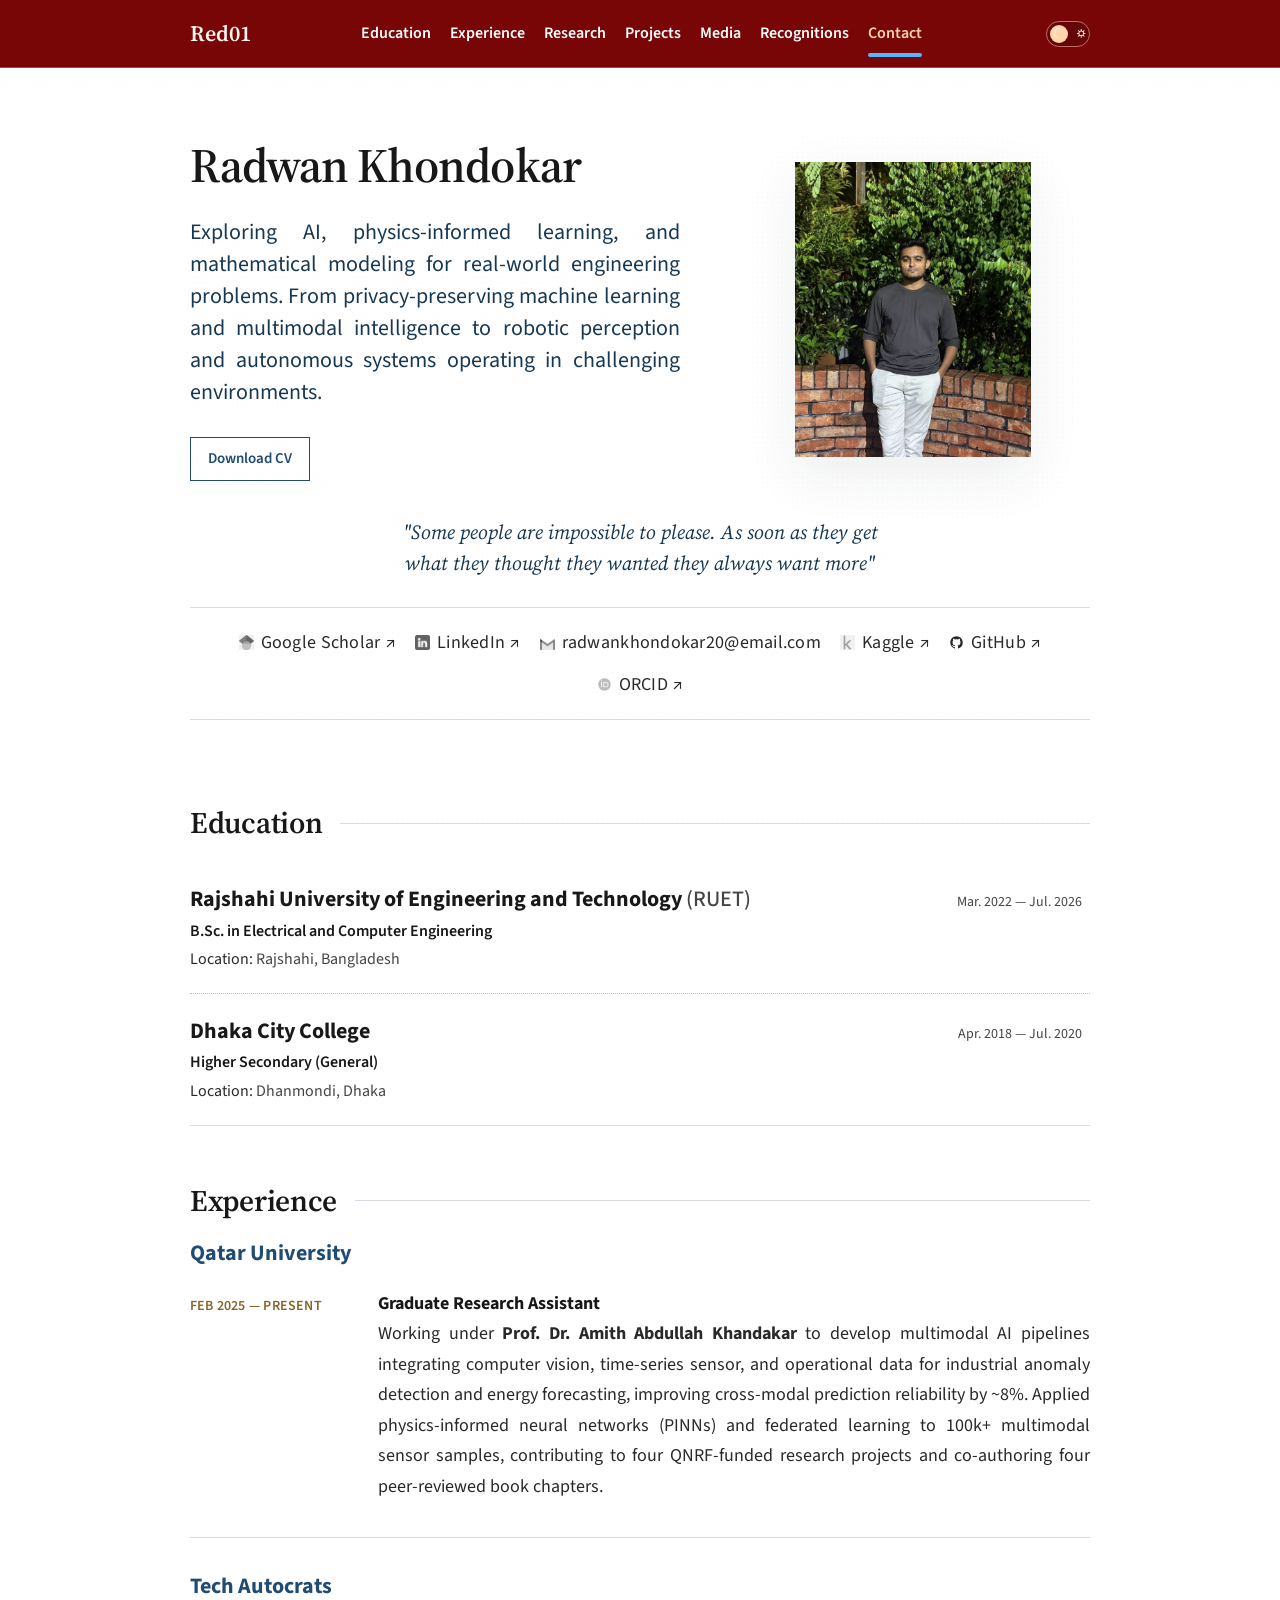
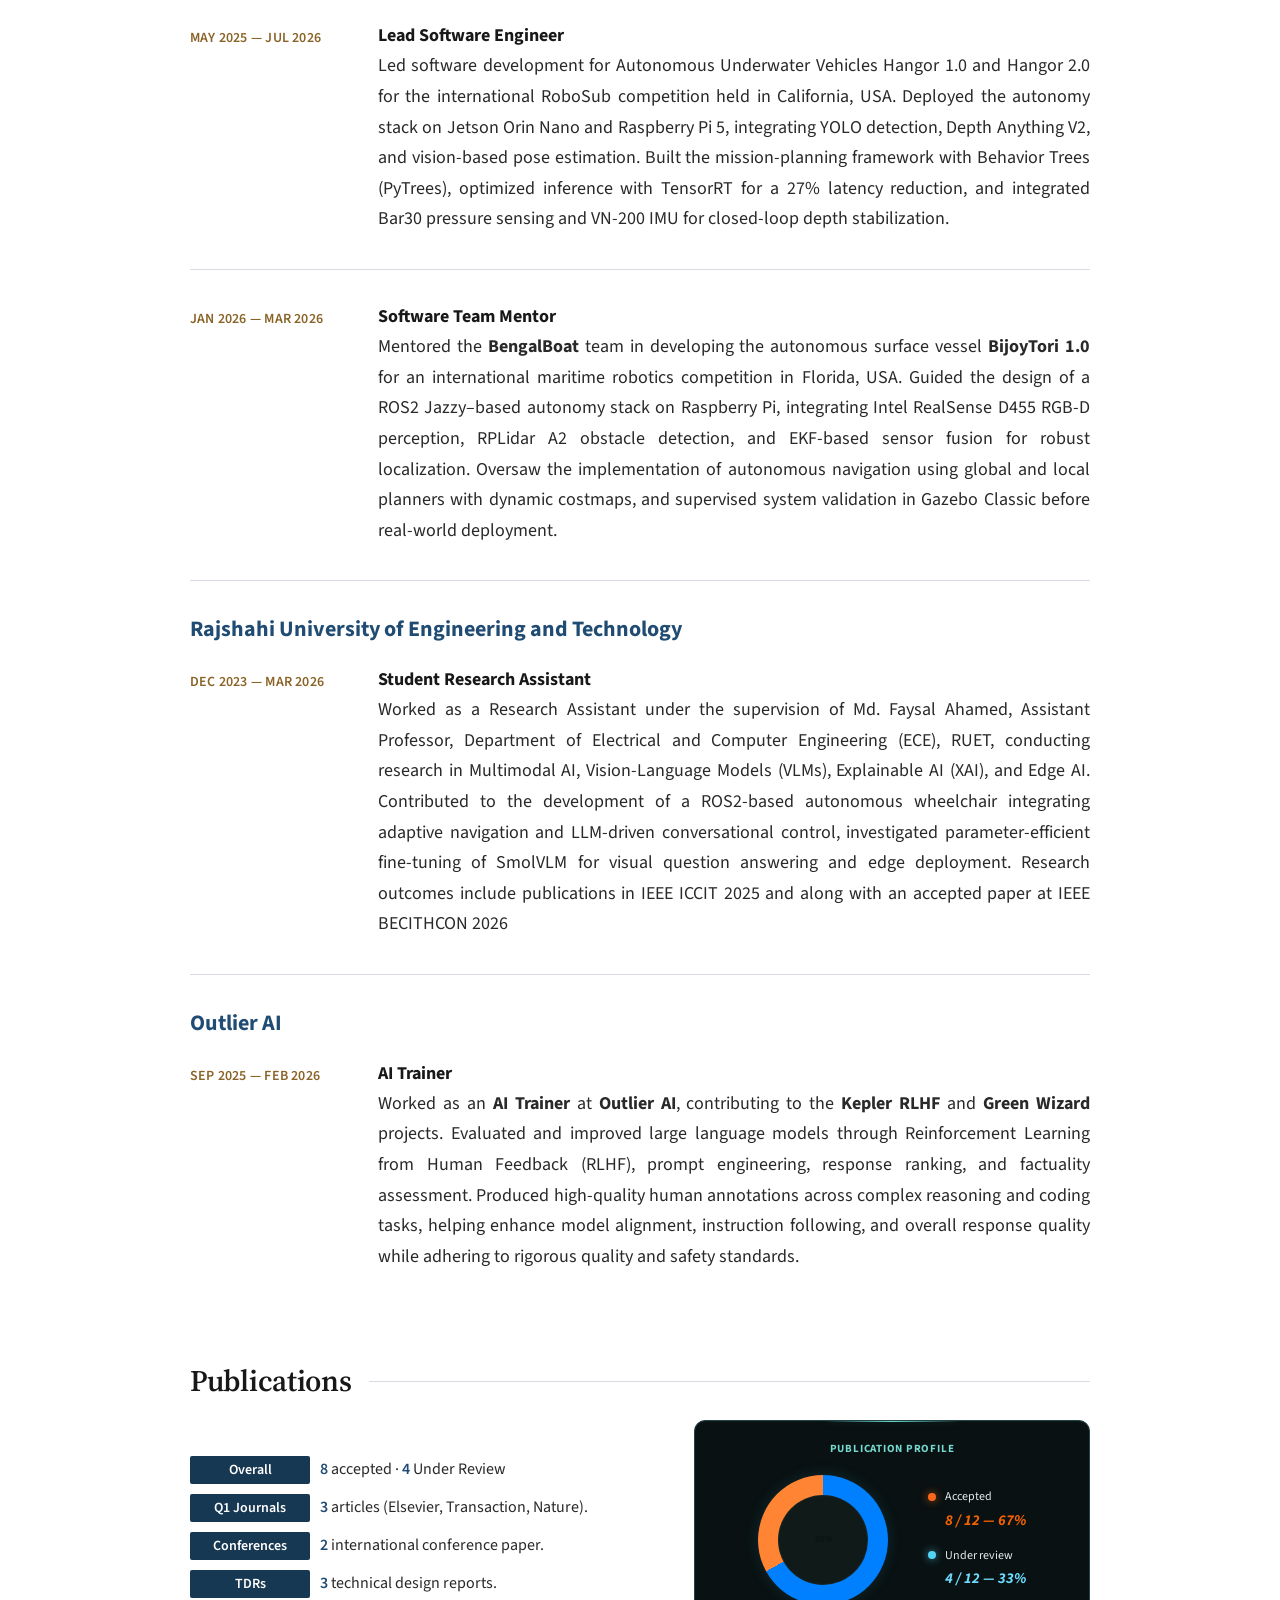
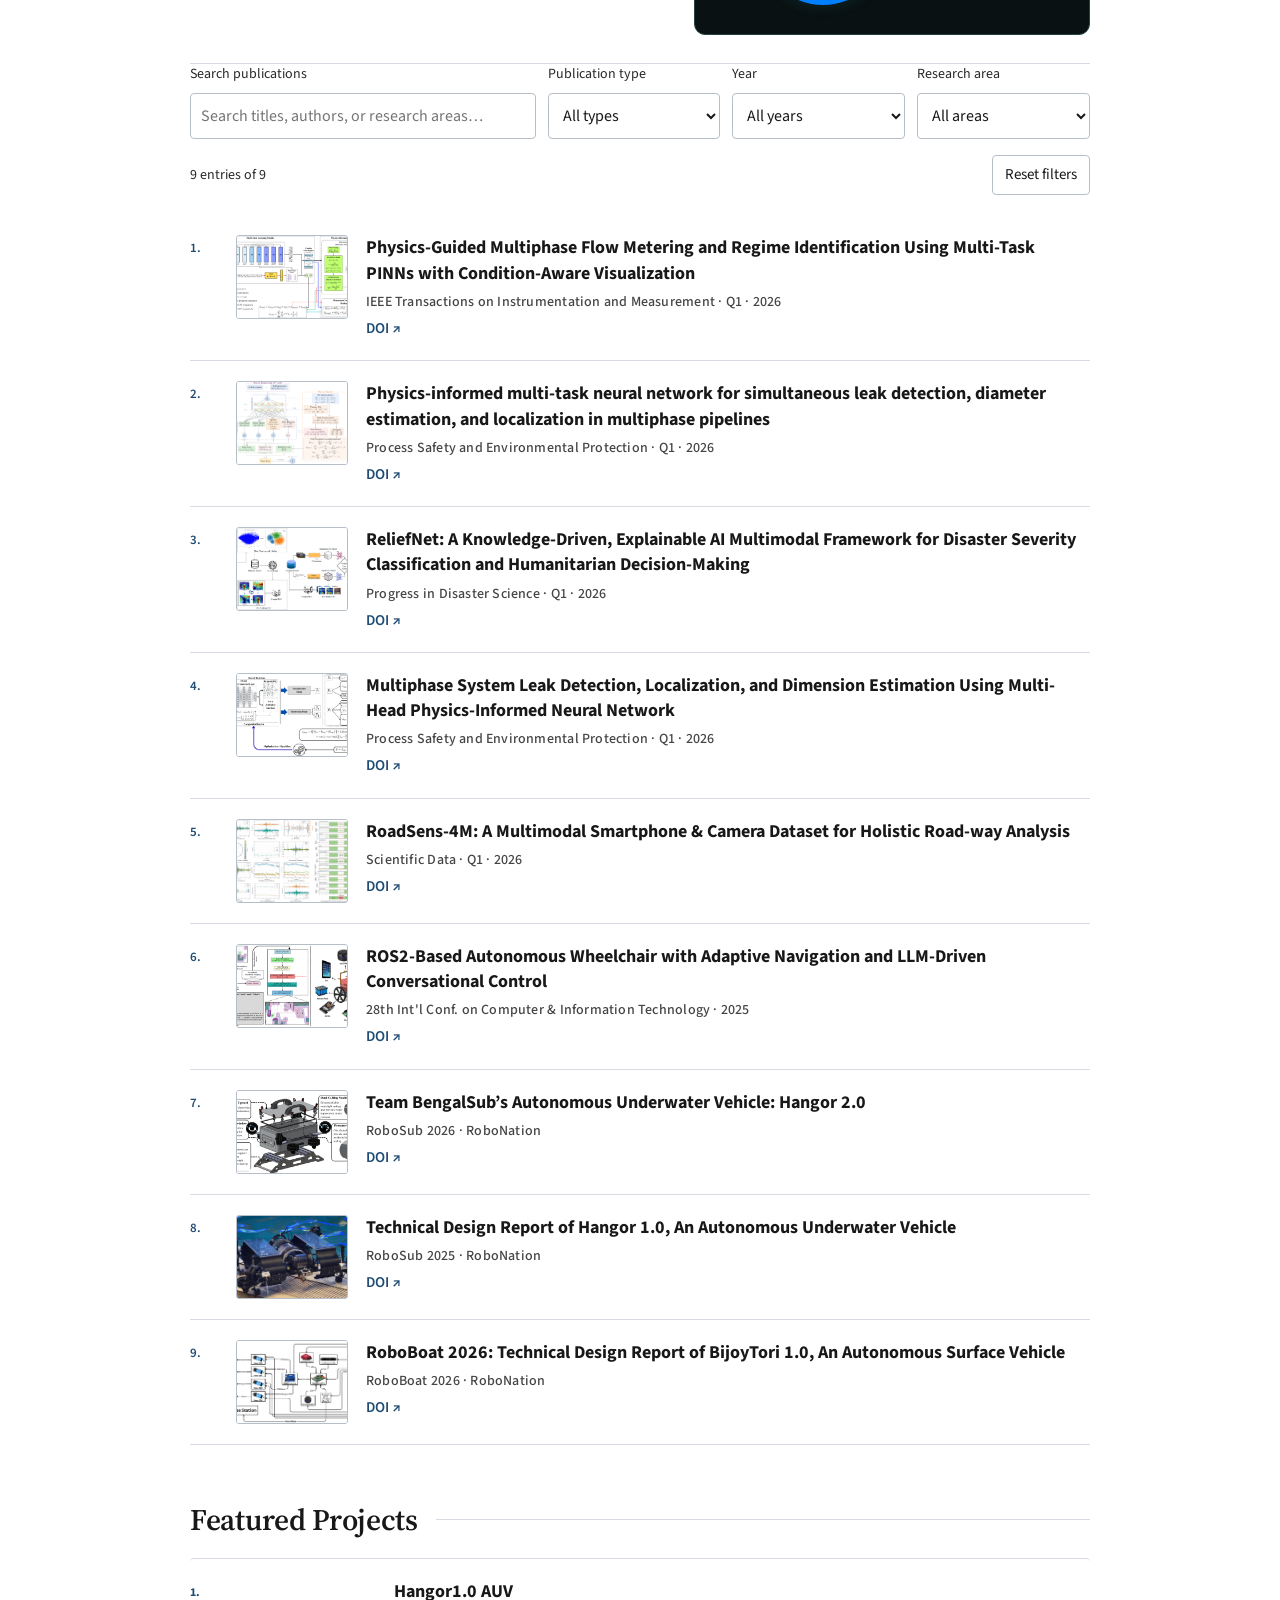
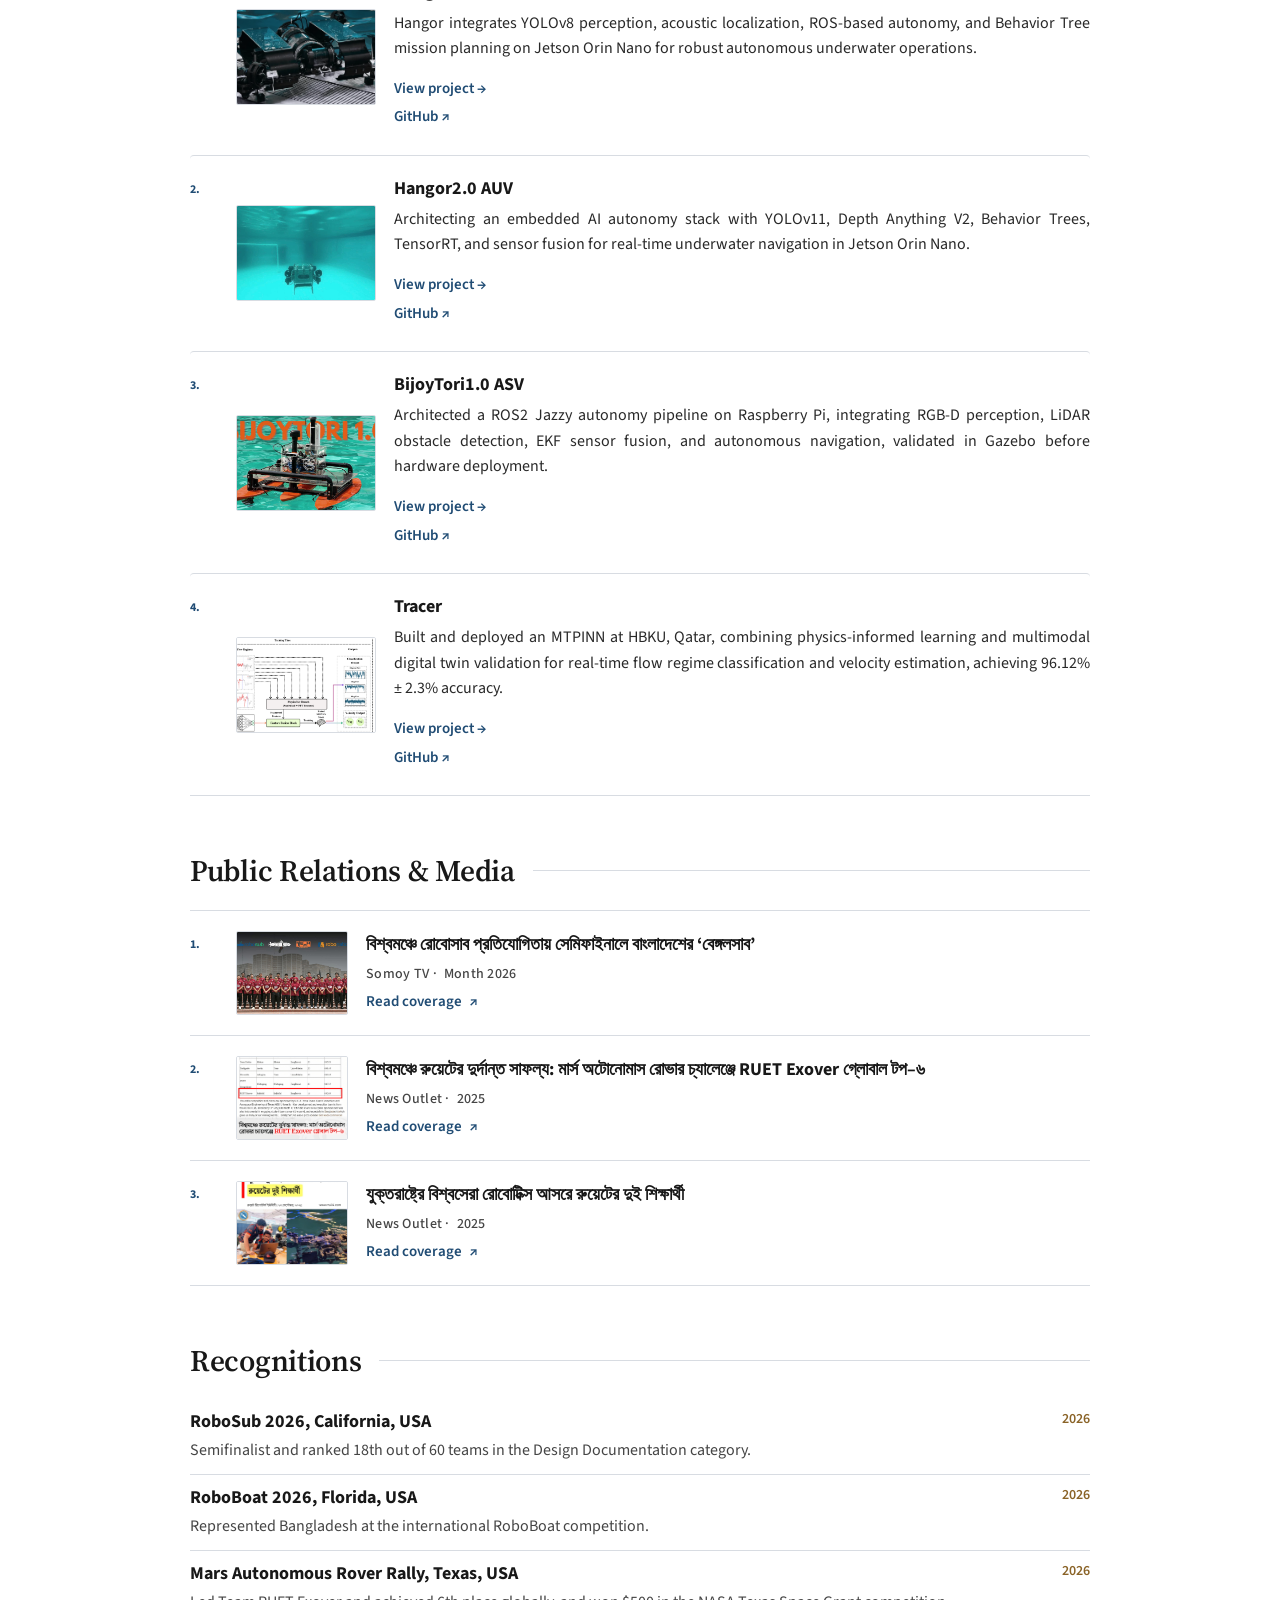
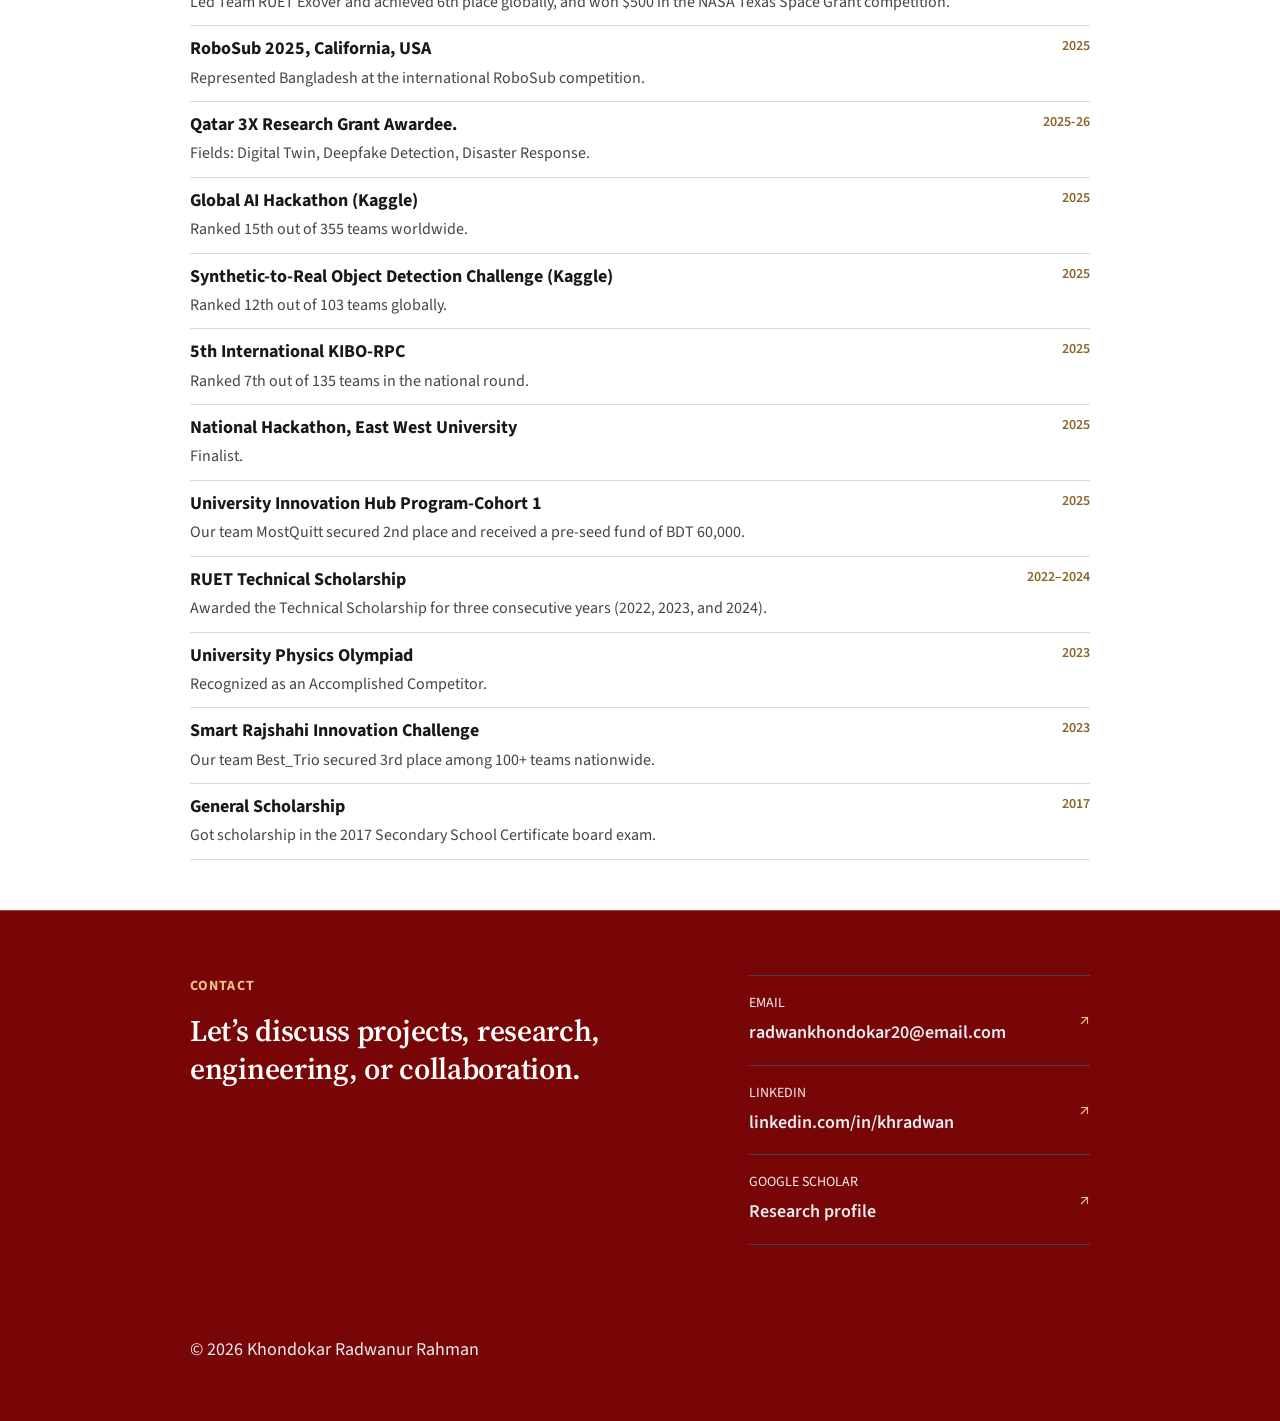
==== index.html @ 358fd406 "add qoute update" ====
<!DOCTYPE html>
<html lang="en">
<head>
<meta charset="UTF-8">
<meta name="viewport" content="width=device-width, initial-scale=1.0">
<title>Khondokar Radwanur Rahman | Researcher &amp; Engineer</title>
<meta name="description" content="Academic portfolio of Khondokar Radwanur Rahman — researcher in multimodal AI, physics-informed learning, and autonomous systems. ">

<script>
  (() => {
    const saved = localStorage.getItem('portfolio-theme');
    const preferred = window.matchMedia('(prefers-color-scheme: dark)').matches ? 'dark' : 'light';
    document.documentElement.dataset.theme = saved || preferred;
  })();
</script>

<link rel="stylesheet" href="css/styles.css">
<link rel="preconnect" href="https://fonts.googleapis.com">
<link rel="preconnect" href="https://fonts.gstatic.com" crossorigin>
<link href="https://fonts.googleapis.com/css2?family=Source+Sans+3:ital,wght@0,400;0,500;0,600;0,700;1,400;1,600&amp;family=Source+Serif+4:wght@400;600;700&amp;display=swap" rel="stylesheet">
</head>
<body>

<!-- ============ AMBIENT BACKGROUND ============ -->
<div class="depth-lines" aria-hidden="true"></div>

<!-- ============ NAV ============ -->
<header class="siterail">
  <div class="siterail__id">
    <a class="siterail__brand" href="#top" aria-label="Back to introduction">
      <span class="siterail__brandtext">Red01</span>
    </a>
  </div>
  <nav class="siterail__nav" aria-label="Section navigation">
    <a href="#education" data-navlink data-index="01" data-label="Education">Education</a>
    <a href="#experience" data-navlink data-index="02" data-label="Experience">Experience</a>
    <a href="#research" data-navlink data-index="03" data-label="Research">Research</a>
    <a href="#projects" data-navlink data-index="06" data-label="Projects">Projects</a>
    <a href="#media" data-navlink data-index="05" data-label="Media Outreach">Media</a>
    <a href="#recognitions" data-navlink data-index="08" data-label="Recognitions">Recognitions</a>
    <a href="#contact" data-navlink data-index="09" data-label="Contact">Contact</a>
  </nav>
  <button class="theme-toggle" id="themeToggle" type="button" aria-label="Switch to dark mode" aria-pressed="false">
    <span class="theme-toggle__sun" aria-hidden="true">☼</span>
    <span class="theme-toggle__moon" aria-hidden="true">☾</span>
  </button>
  <button class="siterail__toggle" id="navToggle" aria-label="Toggle navigation" aria-expanded="false">
    <span></span><span></span><span></span>
  </button>
</header>

<main>

  <!-- ============ HERO / LOG HEAD ============ -->
  <section class="hero" id="top">
    <div class="hero__intro">
      <div class="hero__copy">
        <h1 class="hero__name">Radwan Khondokar</h1>
        <div align="justify"> <p class="hero__role">Exploring AI, physics-informed learning, and mathematical modeling for real-world engineering problems. From privacy-preserving machine learning and multimodal intelligence to robotic perception and autonomous systems operating in challenging environments.</p></div>
        <div class="hero__actions">
          <a class="button button--secondary" href="assets/files/Radwan_CV.pdf" download>Download CV</a>
        </div>
      </div>
      <figure class="hero__portrait-wrap">
        <img class="hero__portrait" src="assets/images/profile/Radwan.jpeg" alt="Portrait of Khondokar Radwanur Rahman">
      </figure>
    </div>

    <blockquote class="hero__quote">
      <p>"Some people are impossible to please. As soon as they get what they thought they wanted they always want more"</p>
    </blockquote>

    <div class="hero__meta mono">
      <a href="https://scholar.google.com/citations?user=89kgko4AAAAJ&amp;hl=en" data-placeholder="google-scholar">
        <span class="hero__link-icon" aria-hidden="true">
          <img src="assets/icons/scholar.png" alt="Google Scholar icon">
        </span>
        Google Scholar ↗
      </a>
      <a href="https://www.linkedin.com/in/khradwan" data-placeholder="linkedin">
        <span class="hero__link-icon" aria-hidden="true">
          <img src="assets/icons/linkedin.png" alt="LinkedIn icon">
        </span>
        LinkedIn ↗
      </a>
      <a href="mailto:radwankhondokar20@email.com">
        <span class="hero__link-icon" aria-hidden="true">
          <img src="assets/icons/gmail.png" alt="Email icon">
        </span>
        radwankhondokar20@email.com
      </a>
      <a href="https://www.kaggle.com/radwankhondokar" data-placeholder="Kaggle">
        <span class="hero__link-icon" aria-hidden="true">
          <img src="assets/icons/kaggle.png" alt="Kaggle icon">
        </span>
        Kaggle ↗
      </a>
      <a href="https://github.com/rakukanteki" data-placeholder="GitHub">
        <span class="hero__link-icon" aria-hidden="true">
          <svg viewBox="0 0 24 24" xmlns="http://www.w3.org/2000/svg"><path d="M12 2C6.48 2 2 6.48 2 12c0 4.42 2.87 8.17 6.84 9.49.5.09.68-.22.68-.48 0-.24-.01-.87-.01-1.71-2.78.61-3.37-1.34-3.37-1.34-.45-1.16-1.11-1.47-1.11-1.47-.91-.62.07-.61.07-.61 1.01.07 1.54 1.04 1.54 1.04.9 1.54 2.36 1.1 2.93.84.09-.66.35-1.1.64-1.35-2.22-.25-4.56-1.11-4.56-4.95 0-1.09.39-1.98 1.03-2.67-.1-.26-.45-1.28.1-2.66 0 0 .84-.27 2.75 1.02A9.57 9.57 0 0 1 12 6.8c.85.004 1.71.11 2.51.32 1.9-1.29 2.74-1.02 2.74-1.02.55 1.38.2 2.4.1 2.66.64.69 1.03 1.58 1.03 2.67 0 3.85-2.34 4.7-4.57 4.95.36.31.68.92.68 1.85 0 1.33-.01 2.4-.01 2.72 0 .26.18.58.69.48A10.01 10.01 0 0 0 22 12c0-5.52-4.48-10-10-10Z"/></svg>
        </span>
        GitHub ↗
      </a>
      <a href="https://orcid.org/0009-0006-5939-2450" data-placeholder="ORCiD" target="_blank" rel="noopener noreferrer">
        <span class="hero__link-icon" aria-hidden="true">
          <svg viewBox="0 0 24 24" xmlns="http://www.w3.org/2000/svg">
          <circle cx="12" cy="12" r="10" fill="#A6CE39"/>
          <path
            fill="#FFFFFF"
            d="M8.1 16.5H6.7V8.1h1.4v8.4ZM7.4 7.2a.9.9 0 1 1 0-1.8.9.9 0 0 1 0 1.8Zm2.8.9h3.7c3.1 0 4.5 2.2 4.5 4.2 0 2.2-1.7 4.2-4.5 4.2h-3.7V8.1Zm1.4 7.2h2.2c2.7 0 3.2-2.1 3.2-3 0-1.4-.9-3-3.3-3h-2.1v6Z"
          />
        </svg>
        </span>
        ORCID ↗
      </a>
    </div>
  </section>

  <!-- ============ EDUCATION ============ -->
  <section class="panel" id="education">
    <header class="panel__head">
      <h2 class="panel__title">Education</h2>
      <span class="panel__rule" aria-hidden="true"></span>
    </header>

    <div class="education-list">
      <article class="education-item">
        <div class="education-item__top">
          <h3>Rajshahi University of Engineering and Technology <span>(RUET)</span></h3>
          <time datetime="2022-03/2026-07">Mar. 2022 — Jul. 2026</time>
        </div>
        <p class="education-item__degree">B.Sc. in Electrical and Computer Engineering</p>
        <p class="education-item__detail"><span>Location:</span> Rajshahi, Bangladesh</p>
      </article>

      <article class="education-item">
        <div class="education-item__top">
          <h3>Dhaka City College</h3>
          <time datetime="2018-04/2020-07">Apr. 2018 — Jul. 2020</time>
        </div>
        <p class="education-item__degree">Higher Secondary (General)</p>
        <p class="education-item__detail"><span>Location:</span> Dhanmondi, Dhaka</p>
      </article>
    </div>
  </section>

  <!-- ============ EXPERIENCE ============ -->
  <section class="panel" id="experience">
    <header class="panel__head">
      <h2 class="panel__title">Experience</h2>
      <span class="panel__rule" aria-hidden="true"></span>
    </header>

    <ol class="explog">
      <li class="explog__entry">
        <h3 class="explog__institution-title" id="qatar-university-title">Qatar University</h3>
        <div class="explog__time mono">FEB 2025 — PRESENT</div>
        <div class="explog__body">
          <h4>Graduate Research Assistant</h4>
            <div align="justify"> <p>Working under <strong>Prof. Dr. Amith Abdullah Khandakar</strong> to develop multimodal AI pipelines integrating computer vision, time-series sensor, and operational data for industrial anomaly detection and energy forecasting, improving cross-modal prediction reliability by ~8%. Applied physics-informed neural networks (PINNs) and federated learning to 100k+ multimodal sensor samples, contributing to four QNRF-funded research projects and co-authoring four peer-reviewed book chapters.</p> </div>
        </div>
      </li>
      <li class="explog__entry explog__institution">
        <h3 class="explog__institution-title" id="tech-autocrats-title">Tech Autocrats</h3>
        <ol class="explog" aria-labelledby="tech-autocrats-title">
          <li class="explog__entry">
            <div class="explog__time mono">MAY 2025 — JUL 2026</div>
            <div class="explog__body">
              <h4>Lead Software Engineer</h4>
              <div align="justify"><p>Led software development for Autonomous Underwater Vehicles Hangor 1.0 and Hangor 2.0 for the international RoboSub competition held in California, USA. Deployed the autonomy stack on Jetson Orin Nano and Raspberry Pi 5, integrating YOLO detection, Depth Anything V2, and vision-based pose estimation. Built the mission-planning framework with Behavior Trees (PyTrees), optimized inference with TensorRT for a 27% latency reduction, and integrated Bar30 pressure sensing and VN-200 IMU for closed-loop depth stabilization.</p>
            </div>
            </div>
          </li>
          <li class="explog__entry">
            <div class="explog__time mono">JAN 2026 — MAR 2026</div>
            <div class="explog__body">
              <h4>Software Team Mentor</h4>
              <div align="justify"><p>Mentored the <b>BengalBoat</b> team in developing the autonomous surface vessel <b>BijoyTori 1.0</b> for an international maritime robotics competition in Florida, USA. Guided the design of a ROS2 Jazzy–based autonomy stack on Raspberry Pi, integrating Intel RealSense D455 RGB-D perception, RPLidar A2 obstacle detection, and EKF-based sensor fusion for robust localization. Oversaw the implementation of autonomous navigation using global and local planners with dynamic costmaps, and supervised system validation in Gazebo Classic before real-world deployment.</p></div>
            </div>
          </li>
        </ol>
      </li>
      <li class="explog__entry">
        <h3 class="explog__institution-title" id="ruet-title">Rajshahi University of Engineering and Technology</h3>
        <div class="explog__time mono">DEC 2023 — MAR 2026</div>
        <div class="explog__body">
          <h4>Student Research Assistant</h4>
            <div align="justify"> <p>Worked as a Research Assistant under the supervision of Md. Faysal Ahamed, Assistant Professor, Department of Electrical and Computer Engineering (ECE), RUET, conducting research in Multimodal AI, Vision-Language Models (VLMs), Explainable AI (XAI), and Edge AI. Contributed to the development of a ROS2-based autonomous wheelchair integrating adaptive navigation and LLM-driven conversational control, investigated parameter-efficient fine-tuning of SmolVLM for visual question answering and edge deployment. Research outcomes include publications in IEEE ICCIT 2025 and along with an accepted paper at IEEE BECITHCON 2026</p> </div>
        </div>
      </li>
      <li class="explog__entry">
        <h3 class="explog__institution-title" id="outlier-ai-title">Outlier AI</h3>
        <div class="explog__time mono">SEP 2025 — FEB 2026</div>
        <div class="explog__body">
          <h4>AI Trainer</h4>
          <div align="justify"><p>Worked as an <b>AI Trainer</b> at <b>Outlier AI</b>, contributing to the <b>Kepler RLHF</b> and <b>Green Wizard</b> projects. Evaluated and improved large language models through Reinforcement Learning from Human Feedback (RLHF), prompt engineering, response ranking, and factuality assessment. Produced high-quality human annotations across complex reasoning and coding tasks, helping enhance model alignment, instruction following, and overall response quality while adhering to rigorous quality and safety standards.</p></div>
        </div>
      </li>
    </ol>
  </section>

  <!-- ============ RESEARCH & PUBLICATIONS ============ -->
  <section class="panel" id="research">
    <header class="panel__head">
      <h2 class="panel__title">Publications</h2>
      <span class="panel__rule" aria-hidden="true"></span>
    </header>

    <div class="publication-overview">
      <dl class="publication-stats">
        <div class="publication-stat">
          <dt>Overall</dt>
          <dd><strong>8</strong> accepted · <strong>4</strong> Under Review</dd>
        </div>
        <div class="publication-stat">
          <dt>Q1 Journals</dt>
          <dd><strong>3</strong> articles (Elsevier, Transaction, Nature).</dd>
        </div>
        <div class="publication-stat">
          <dt>Conferences</dt>
          <dd><strong>2</strong> international conference paper.</dd>
        </div>
        <div class="publication-stat">
          <dt>TDRs</dt>
          <dd><strong>3</strong> technical design reports.</dd>
        </div>
      </dl>

      <aside class="publication-profile" aria-label="Publication profile: eight accepted and four under review">
        <p class="publication-profile__label mono">Publication profile</p>
        <div class="publication-profile__content">
          <div class="publication-donut" role="img" aria-label="67 percent accepted and 33 percent under review">
            <b class="publication-donut__value publication-donut__value--accepted" aria-hidden="true">67%</b>
            <b class="publication-donut__value publication-donut__value--review" aria-hidden="true">33%</b>
          </div>
          <div class="publication-legend">
            <p><i class="publication-legend__dot publication-legend__dot--accepted"></i><span>Accepted</span><strong>8 / 12 — 67%</strong></p>
            <p><i class="publication-legend__dot publication-legend__dot--review"></i><span>Under review</span><strong>4 / 12 — 33%</strong></p>
          </div>
        </div>
      </aside>
    </div>

    <div class="publication-filters" id="publicationFilters" hidden>
      <div class="publication-toolbar">
        <label class="publication-search">Search publications
          <input id="publicationQuery" type="search" placeholder="Search titles, authors, or research areas…" aria-controls="publicationList">
        </label>
        <label>Publication type<select id="publicationType" aria-controls="publicationList"><option value="All">All types</option></select></label>
        <label>Year<select id="publicationYear" aria-controls="publicationList"><option value="All">All years</option></select></label>
        <label>Research area<select id="publicationArea" aria-controls="publicationList"><option value="All">All areas</option></select></label>
      </div>
      <div class="publication-results">
        <span id="publicationCount" role="status" aria-live="polite" aria-atomic="true"></span>
        <button type="button" data-reset-publications>Reset filters</button>
      </div>
    </div>

    <div class="pubslider" data-pub-slider>
      <div class="pubslider__track" id="publicationList">
        <article class="pubcard" data-type="Journal Articles" data-year="2026" data-area="Physics-informed learning" data-status="Not specified">
          <div class="pubcard__frame">
            <div class="pubcard__figure">
              <img src="assets/images/research/MTPINN.png" alt="ReliefNet methodology figure — replace with actual figure" data-placeholder="research-fig-1">
            </div>
          </div>
          <div class="pubcard__body">
            <p class="pubcard__journal mono">IEEE Transactions on Instrumentation and Measurement · Q1 · 2026</p>
            <div class="pubcard__content">
              <h3>Physics-Guided Multiphase Flow Metering and Regime Identification Using Multi-Task PINNs with Condition-Aware Visualization</h3>
              <a class="pubcard__doi mono" href="#" data-placeholder="doi-multiphase">DOI ↗</a>
            </div>
          </div>
        </article>

        <article class="pubcard" data-type="Journal Articles" data-year="2026" data-area="Physics-informed learning" data-status="Not specified">
          <div class="pubcard__frame">
            <div class="pubcard__figure">
              <img src="assets/images/research/PIMNN.png" alt="PIMNN method" data-placeholder="research-fig-2">
            </div>
          </div>
          <div class="pubcard__body">
            <p class="pubcard__journal mono">Process Safety and Environmental Protection · Q1 · 2026</p>
            <div class="pubcard__content">
              <h3>Physics-informed multi-task neural network for simultaneous leak detection, diameter estimation, and localization in multiphase pipelines</h3>
              <a class="pubcard__doi mono" href="https://doi.org/10.1016/j.psep.2026.109609" data-placeholder="doi-PIMNN">DOI ↗</a>
            </div>
          </div>
        </article>

        <article class="pubcard" data-type="Journal Articles" data-year="2026" data-area="Multimodal AI" data-status="Not specified">
          <div class="pubcard__frame">
            <div class="pubcard__figure">
              <img src="assets/images/research/reliefnet.png" alt="ReliefNet methodology figure — replace with actual figure" data-placeholder="research-fig-1">
            </div>
          </div>
          <div class="pubcard__body">
            <p class="pubcard__journal mono">Progress in Disaster Science · Q1 · 2026</p>
            <div class="pubcard__content">
              <h3>ReliefNet: A Knowledge-Driven, Explainable AI Multimodal Framework for Disaster Severity Classification and Humanitarian Decision-Making</h3>
              <a class="pubcard__doi mono" href="https://doi.org/10.1016/j.pdisas.2026.100528" data-placeholder="doi-reliefnet">DOI ↗</a>
            </div>
          </div>
        </article>

        <article class="pubcard" data-type="Journal Articles" data-year="2026" data-area="Physics-informed learning" data-status="Not specified">
          <div class="pubcard__frame">
            <div class="pubcard__figure">
              <img src="assets/images/research/Multiphase.png" alt="ReliefNet methodology figure — replace with actual figure" data-placeholder="research-fig-1">
            </div>
          </div>
          <div class="pubcard__body">
            <p class="pubcard__journal mono">Process Safety and Environmental Protection · Q1 · 2026</p>
            <div class="pubcard__content">
              <h3>Multiphase System Leak Detection, Localization, and Dimension Estimation Using Multi-Head Physics-Informed Neural Network</h3>
              <a class="pubcard__doi mono" href="https://doi.org/10.1016/j.psep.2026.108532" data-placeholder="doi-multiphase">DOI ↗</a>
            </div>
          </div>
        </article>

        <article class="pubcard" data-type="Journal Articles" data-year="2026" data-area="Multimodal AI" data-status="Not specified">
          <div class="pubcard__frame">
            <div class="pubcard__figure">
              <img src="assets/images/research/RoadSense.png" alt="ReliefNet methodology figure — replace with actual figure" data-placeholder="research-fig-1">
            </div>
          </div>
          <div class="pubcard__body">
            <p class="pubcard__journal mono">Scientific Data · Q1 · 2026</p>
            <div class="pubcard__content">
              <h3>RoadSens-4M: A Multimodal Smartphone &amp; Camera Dataset for Holistic Road-way Analysis</h3>
              <a class="pubcard__doi mono" href="https://www.nature.com/articles/s41597-026-07072-y">DOI ↗</a>
            </div>
          </div>
        </article>

        <article class="pubcard" data-type="Conference Papers" data-year="2025" data-area="Autonomous systems" data-status="Not specified">
          <div class="pubcard__frame">
            <div class="pubcard__figure">
              <img src="assets/images/research/Autonoums_Wheel_Chair.png" alt="ReliefNet methodology figure — replace with actual figure" data-placeholder="research-fig-1">
            </div>
          </div>
          <div class="pubcard__body">
            <p class="pubcard__journal mono">28th Int'l Conf. on Computer &amp; Information Technology · 2025</p>
            <div class="pubcard__content">
              <h3>ROS2-Based Autonomous Wheelchair with Adaptive Navigation and LLM-Driven Conversational Control</h3>
              <a class="pubcard__doi mono" href="https://ieeexplore.ieee.org/document/11490350">DOI ↗</a>
            </div>
          </div>
        </article>

        <article class="pubcard" data-type="TDRs" data-year="2026" data-area="Autonomous systems" data-status="Not specified">
          <div class="pubcard__frame">
            <div class="pubcard__figure">
              <img src="assets/images/research/RoboSub26.png" data-placeholder="research-fig-1">
            </div>
          </div>
          <div class="pubcard__body">
            <p class="pubcard__journal mono">RoboSub 2026 · RoboNation</p>
            <div class="pubcard__content">
              <h3>Team BengalSub’s Autonomous Underwater Vehicle: Hangor 2.0</h3>
              <a class="pubcard__doi mono" href="https://robonation.org/app/uploads/sites/4/2026/07/RS26_TDR_TechAutocrats.pdf">DOI ↗</a>
            </div>
          </div>
        </article>

        <article class="pubcard" data-type="TDRs" data-year="2026" data-area="Autonomous systems" data-status="Not specified">
          <div class="pubcard__frame">
            <div class="pubcard__figure">
              <img src="assets/images/research/RoboSub25.png" data-placeholder="research-fig-1">
            </div>
          </div>
          <div class="pubcard__body">
            <p class="pubcard__journal mono">RoboSub 2025 · RoboNation</p>
            <div class="pubcard__content">
              <h3>Technical Design Report of Hangor 1.0, An Autonomous Underwater Vehicle</h3>
              <a class="pubcard__doi mono" href="https://www.researchgate.net/profile/Khondokar-Radwanur-Rahman/publication/400783043_Technical_Design_Report_of_Hangor_10_An_Autonomous_Underwater_Vehicle/links/6990159564ca8a38208cea12/Technical-Design-Report-of-Hangor-10-An-Autonomous-Underwater-Vehicle.pdf">DOI ↗</a>
            </div>
          </div>
        </article>

        <article class="pubcard" data-type="TDRs" data-year="2026" data-area="Autonomous systems" data-status="Not specified">
          <div class="pubcard__frame">
            <div class="pubcard__figure">
              <img src="assets/images/research/RoboBoat26.png" data-placeholder="research-fig-1">
            </div>
          </div>
          <div class="pubcard__body">
            <p class="pubcard__journal mono">RoboBoat 2026 · RoboNation</p>
            <div class="pubcard__content">
              <h3>RoboBoat 2026: Technical Design Report of BijoyTori 1.0, An Autonomous Surface Vehicle</h3>
              <a class="pubcard__doi mono" href="https://robonation.org/app/uploads/sites/3/2026/02/TDR_TechAutocrats_RB2026-1.pdf">DOI ↗</a>
            </div>
          </div>
        </article>
      </div>
    </div>

    <div class="publication-empty" id="publicationEmpty" hidden>
      <h3>No matching publications</h3>
      <p>Try a broader search or reset your filters.</p>
      <button type="button" data-reset-publications>Reset filters</button>
    </div>
  </section>

  <!-- ============ PROJECTS ============ -->
  <section class="panel" id="projects">
    <header class="panel__head">
      <h2 class="panel__title">Featured Projects</h2>
      <span class="panel__rule" aria-hidden="true"></span>
    </header>

    <div class="projgrid">
      <article class="projcard" data-placeholder="project-hangor">
        <div class="projcard__figure">
          <img src="assets/images/projects/hangorv1.png" alt="Hangor1 AUV project" data-placeholder="project-hangor-img">
        </div>
        <div class="projcard__content">
          <h3><a class="projcard__title-link" href="projects/hangor-1.html">Hangor1.0 AUV</a></h3>
          <p class="projcard__desc">Hangor integrates YOLOv8 perception, acoustic localization, ROS-based autonomy, and Behavior Tree mission planning on Jetson Orin Nano for robust autonomous underwater operations.</p>
          <span class="projcard__hint" aria-hidden="true">View project →</span>
          <a class="projcard__github mono" href="https://github.com/rakukanteki/RoboSub25.git" data-placeholder="project-hangor-github">GitHub ↗</a>
        </div>
      </article>

      <article class="projcard" data-placeholder="project-hangor2">
        <div class="projcard__figure">
          <img src="assets/images/projects/hangorv2.jpeg" alt="Hangor2 AUV project" data-placeholder="project-hangor-img">
        </div>
        <div class="projcard__content">
          <h3><a class="projcard__title-link" href="projects/hangor-2.html">Hangor2.0 AUV</a></h3>
          <p class="projcard__desc">Architecting an embedded AI autonomy stack with YOLOv11, Depth Anything V2, Behavior Trees, TensorRT, and sensor fusion for real-time underwater navigation in Jetson Orin Nano.</p>
          <span class="projcard__hint" aria-hidden="true">View project →</span>
          <a class="projcard__github mono" href="https://github.com/Nezent/BengalSub.git" data-placeholder="project-hangor-github">GitHub ↗</a>
        </div>
      </article>

      <article class="projcard" data-placeholder="project-bijoytori">
        <div class="projcard__figure">
          <img src="assets/images/projects/bijoytoriv1.jpg" alt="BijoyTori 1.0 project" data-placeholder="project-bijoytori-img">
        </div>
        <div class="projcard__content">
          <h3><a class="projcard__title-link" href="projects/bijoytori.html">BijoyTori1.0 ASV</a></h3>
          <p class="projcard__desc">Architected a ROS2 Jazzy autonomy pipeline on Raspberry Pi, integrating RGB-D perception, LiDAR obstacle detection, EKF sensor fusion, and autonomous navigation, validated in Gazebo before hardware deployment.</p>
          <span class="projcard__hint" aria-hidden="true">View project →</span>
          <a class="projcard__github mono" href="https://github.com/Nezent/bijoy_tori.git" data-placeholder="project-bijoytori-github">GitHub ↗</a>
        </div>
      </article>

      <article class="projcard" data-placeholder="project-tracer">
        <div class="projcard__figure">
          <img src="assets/images/projects/tracer.png" alt="Tracer project — replace with real project image" data-placeholder="project-tracer-img">
        </div>
        <div class="projcard__content">
          <h3><a class="projcard__title-link" href="projects/tracer.html">Tracer</a></h3>
          <p class="projcard__desc">Built and deployed an MTPINN at HBKU, Qatar, combining physics-informed learning and multimodal digital twin validation for real-time flow regime classification and velocity estimation, achieving 96.12% ± 2.3% accuracy.</p>
          <span class="projcard__hint" aria-hidden="true">View project →</span>
          <a class="projcard__github mono" href="https://github.com/rakukanteki/Multiphase-Flow-Regime-Code.git" data-placeholder="project-tracer-github">GitHub ↗</a>
        </div>
      </article>
    </div>
  </section>

  <!-- ============ Public Relations & Media ============ -->
  <section class="panel media" id="media">
    <header class="panel__head">
      <h2 class="panel__title">Public Relations & Media</h2>
      <span class="panel__rule" aria-hidden="true"></span>
    </header>
    <div class="media__track" aria-label="Media coverage stories">
      <article class="media-card" data-placeholder="media-featured">
        <img src="assets/images/media/somoyTV.jpg" alt="Somoy TV coverage of BengalSub at RoboSub 2026" class="media-card__visual">
        <div class="media-card__content">
          <div class="media-card__meta"><span>Somoy TV</span><time datetime="2026-06-26">Month 2026</time></div>
          <h3>বিশ্বমঞ্চে রোবোসাব প্রতিযোগিতায় সেমিফাইনালে বাংলাদেশের ‘বেঙ্গলসাব’</h3>
          <p>আন্তর্জাতিক অঙ্গনে আন্ডারওয়াটার রোবোটিক্সের অন্যতম মর্যাদাপূর্ণ প্রতিযোগিতা ‘রোবোসাব ২০২৬’-এ এক অবিস্মরণীয় ইতিহাস সৃষ্টি করেছে বাংলাদেশের তরুণ প্রকৌশলীদের দল ‘বেঙ্গলসাব’। প্রথম কোনো মাল্টিডিসিপ্লিনারি দল হিসেবে ২০২৫ সালে বিশ্বমঞ্চে ডেবিউ করার পর এবার আরও এক ধাপ এগিয়ে প্রথম বাংলাদেশি দল হিসেবে সরাসরি সেমি ফাইনালে ওঠার গৌরব অর্জন করে।</p>
          <a href="https://www.somoynews.tv/news/2026-06-26/EwvstTZL?fbclid=IwY2xjawTjMOxwZG9mBWV4dG4DYWVtAjEwAGJyaWQRMTduSldFbnZsOVBINUU3SWdzcnRjBmFwcF9pZBAyMjIwMzkxNzg4MjAwODkyAAEezAxTb7lYinqa65oU3sTNhXmyM4Xzb-fkstyd5H6UAXxN1np7roCUgf5lVqQ_aem_cbeNlMkdyA90KYr3g-Lwjw" class="media-card__link" data-placeholder="media-link-featured">Read coverage <span aria-hidden="true">↗</span></a>
        </div>
      </article>

      <article class="media-card" data-placeholder="media-item-2">
        <img src="assets/images/media/MarsRover.jpg" alt="Media coverage of RUET Exover at the Mars Autonomous Rover Challenge" class="media-card__visual">
        <div class="media-card__content">
          <div class="media-card__meta"><span>News Outlet</span><time datetime="2025-12">2025</time></div>
          <h3>বিশ্বমঞ্চে রুয়েটের দুর্দান্ত সাফল্য: মার্স অটোনোমাস রোভার চ্যালেঞ্জে RUET Exover গ্লোবাল টপ–৬</h3>
          <p>'মার্স অটোনোমাস রোভার র‍্যালি ডিজাইন চ্যালেঞ্জ ২০২৫' এ আন্তর্জাতিক অঙ্গনে দারুণ সাফল্য অর্জন করেছে রাজশাহী প্রকৌশল ও প্রযুক্তি বিশ্ববিদ্যালয়ের (রুয়েট) রোবোটিক্স টিম “RUET Exover”। বিশ্বব্যাপী স্বনামধন্য বিশ্ববিদ্যালয়গুলোর অংশগ্রহণে আয়োজিত এই প্রতিযোগিতায় টিমটি ৬ষ্ঠ স্থান অর্জন করে দেশের জন্য গৌরব বয়ে এনেছে। প্রতিযোগিতাটি আয়োজন করে যুক্তরাষ্ট্রের NASA Texas Space Grant Consortium এবং Texas A&M University Aerospace Engineering Department, যেখানে প্রতিযোগীদের মঙ্গলগ্রহের Kaiser Crater এর প্রতিকূল ভূপ্রকৃতিতে সম্পূর্ণ স্বয়ংক্রিয় নেভিগেশন সক্ষম রোভার অ্যালগরিদম ডিজাইন করার চ্যালেঞ্জ দেওয়া হয়।</p>
          <a href="https://www.facebook.com/photo.php?fbid=122180746814479647&set=pb.61564389426919.-2207520000&type=3" class="media-card__link" data-placeholder="media-link-2">Read coverage <span aria-hidden="true">↗</span></a>
        </div>
      </article>

      <article class="media-card" data-placeholder="media-item-3">
        <img src="assets/images/media/robosub25.jpg" alt="Media coverage of RUET students at RoboSub 2025" class="media-card__visual">
        <div class="media-card__content">
          <div class="media-card__meta"><span>News Outlet</span><time datetime="2025-09">2025</time></div>
          <h3>যুক্তরাষ্ট্রে বিশ্বসেরা রোবোটিক্স আসরে রুয়েটের দুই শিক্ষার্থী</h3>
          <p>যুক্তরাষ্ট্রে বিশ্বসেরা রোবোটিক্স আসরে রুয়েটের দুই শিক্ষার্থী যুক্তরাষ্ট্রের ক্যালিফোর্নিয়ার আর্ভিনে অনুষ্ঠিত বিশ্বখ্যাত অটোনোমাস আন্ডারওয়াটার ভেহিকল (AUV) প্রতিযোগিতা “RoboSub 2025”-এ প্রথমবারের মতো অংশ নিয়েছেন রাজশাহী প্রকৌশল ও প্রযুক্তি বিশ্ববিদ্যালয়ের (রুয়েট) দুই শিক্ষার্থী। আন্তর্জাতিক অঙ্গনে রুয়েটের এই অংশগ্রহণকে বাংলাদেশের রোবোটিক্স গবেষণা ও উদ্ভাবনের ক্ষেত্রে এক নতুন দিগন্ত হিসেবে দেখা হচ্ছে।</p>
          <a href="https://www.facebook.com/photo.php?fbid=122180746814479647&set=pb.61564389426919.-2207520000&type=3" class="media-card__link" data-placeholder="media-link-2">Read coverage <span aria-hidden="true">↗</span></a>
        </div>
      </article>
    </div>
  </section>

  <!-- ============ RECOGNITIONS ============ -->
  <section class="panel" id="recognitions">
    <div class="recognitions-layout">
      <div class="recognitions-main">
    <header class="panel__head">
      <h2 class="panel__title">Recognitions</h2>
      <span class="panel__rule" aria-hidden="true"></span>
    </header>

    <ul class="reclist">
    <li class="reclist__item">
      <div class="reclist__row">
        <h3>RoboSub 2026, California, USA</h3>
        <span class="reclist__year">2026</span>
      </div>
      <p>Semifinalist and ranked 18th out of 60 teams in the Design Documentation category.</p>
    </li>

    <li class="reclist__item">
      <div class="reclist__row">
        <h3>RoboBoat 2026, Florida, USA</h3>
        <span class="reclist__year">2026</span>
      </div>
      <p>Represented Bangladesh at the international RoboBoat competition.</p>
    </li>

    <li class="reclist__item">
      <div class="reclist__row">
        <h3>Mars Autonomous Rover Rally, Texas, USA</h3>
        <span class="reclist__year">2026</span>
      </div>
      <p>Led Team RUET Exover and achieved 6th place globally, and won $500 in the NASA Texas Space Grant competition.</p>
    </li>

    <li class="reclist__item">
      <div class="reclist__row">
        <h3>RoboSub 2025, California, USA</h3>
        <span class="reclist__year">2025</span>
      </div>
      <p>Represented Bangladesh at the international RoboSub competition.</p>
    </li>

    <li class="reclist__item">
      <div class="reclist__row">
      <h3>Qatar 3X Research Grant Awardee.</h3>
        <span class="reclist__year">2025-26</span>
      </div>
      <p>Fields: Digital Twin, Deepfake Detection, Disaster Response.</p>
    </li>

    <li class="reclist__item">
      <div class="reclist__row">
        <h3>Global AI Hackathon (Kaggle)</h3>
        <span class="reclist__year">2025</span>
      </div>
      <p>Ranked 15th out of 355 teams worldwide.</p>
    </li>

    <li class="reclist__item">
      <div class="reclist__row">
        <h3>Synthetic-to-Real Object Detection Challenge (Kaggle)</h3>
        <span class="reclist__year">2025</span>
      </div>
      <p>Ranked 12th out of 103 teams globally.</p>
    </li>

    <li class="reclist__item">
      <div class="reclist__row">
        <h3>5th International KIBO-RPC</h3>
        <span class="reclist__year">2025</span>
      </div>
      <p>Ranked 7th out of 135 teams in the national round.</p>
    </li>

    <li class="reclist__item">
      <div class="reclist__row">
        <h3>National Hackathon, East West University</h3>
        <span class="reclist__year">2025</span>
      </div>
      <p>Finalist.</p>
    </li>

    <li class="reclist__item">
      <div class="reclist__row">
        <h3>University Innovation Hub Program-Cohort 1</h3>
        <span class="reclist__year">2025</span>
      </div>
      <p>Our team MostQuitt secured 2nd place and received a pre-seed fund of BDT 60,000.</p>
    </li>

    <li class="reclist__item">
      <div class="reclist__row">
        <h3>RUET Technical Scholarship</h3>
        <span class="reclist__year">2022–2024</span>
      </div>
      <p>Awarded the Technical Scholarship for three consecutive years (2022, 2023, and 2024).</p>
    </li>

    <li class="reclist__item">
      <div class="reclist__row">
        <h3>University Physics Olympiad</h3>
        <span class="reclist__year">2023</span>
      </div>
      <p>Recognized as an Accomplished Competitor.</p>
    </li>

    <li class="reclist__item">
      <div class="reclist__row">
      <h3>Smart Rajshahi Innovation Challenge</h3>
        <span class="reclist__year">2023</span>
      </div>
      <p>Our team Best_Trio secured 3rd place among 100+ teams nationwide.</p>
    </li>

    <li class="reclist__item">
      <div class="reclist__row">
      <h3>General Scholarship</h3>
        <span class="reclist__year">2017</span>
      </div>
      <p>Got scholarship in the 2017 Secondary School Certificate board exam.</p>
    </li>
  </ul>
  </section>
</main>

<footer class="sitefoot" id="contact">
  <div class="sitefoot__inner">
    <div class="sitefoot__intro">
      <p class="sitefoot__eyebrow">Contact</p>
      <div><h2>Let’s discuss projects, research, engineering, or collaboration.</h2></div>
    </div>
    <div class="sitefoot__links">
      <a href="mailto:radwankhondokar20@email.com"><span>Email</span><strong>radwankhondokar20@email.com</strong><b aria-hidden="true">↗</b></a>
      <a href="https://www.linkedin.com/in/khradwan"><span>LinkedIn</span><strong>linkedin.com/in/khradwan</strong><b aria-hidden="true">↗</b></a>
      <a href="https://scholar.google.com/citations?user=89kgko4AAAAJ&amp;hl=en"><span>Google Scholar</span><strong>Research profile</strong><b aria-hidden="true">↗</b></a>
    </div>
    <span>© <span id="year"></span> Khondokar Radwanur Rahman</span>
  </div>
</footer>

<button class="backtotop" id="backToTop" aria-label="Back to top">↑</button>

<script src="js/main.js"></script>
</body>
</html>
---- css/styles.css ----
:root {
  --paper: #ffffff;
  --paper-deep: #f3f4f6;
  --card: #ffffff;
  --ink: #181818;
  --body: #292929;
  --muted: #454545;
  --blue: #204c74;
  --blue-dark: #173852;
  --gold: #8a6327;
  --rule: #d8dce2;
  --rule-dark: #b6bec8;
  --nav-bg: rgba(120, 6, 6, .96);
  --serif: "Source Serif 4", Georgia, serif;
  --sans: "Source Sans 3", system-ui, sans-serif;
  --meta: "Source Sans 3", system-ui, sans-serif;
  --maxw: 900px;
  color-scheme: light;
  --shadow: 0 18px 50px rgba(30, 39, 52, .08);
}

html[data-theme="dark"] {
  --paper: #ffffff;
  --paper-deep: #f3f4f6;
  --card: #ffffff;
  --ink: #181818;
  --body: #292929;
  --muted: #454545;
  --blue: #204c74;
  --blue-dark: #173852;
  --gold: #8a6327;
  --rule: #d8dce2;
  --rule-dark: #b6bec8;
  --nav-bg: rgba(120, 6, 6, .96);
  --shadow: 0 20px 55px rgba(0, 0, 0, .28);
  color-scheme: light;
}

*, *::before, *::after { box-sizing: border-box; }
html { scroll-behavior: smooth; scroll-padding-top: 76px; }
body { margin: 0; color: var(--ink); background: var(--paper); font-family: var(--sans); font-size: 15px; line-height: 1.6; -webkit-font-smoothing: antialiased; }
body::before { content: ""; position: fixed; inset: 0; pointer-events: none; opacity: .32; background-image: radial-gradient(rgba(23, 36, 59, .09) .55px, transparent .55px); background-size: 5px 5px; z-index: -1; }
html[data-theme="dark"] body::before { background-image: radial-gradient(rgba(255, 255, 255, .08) .55px, transparent .55px); }
a { color: inherit; text-decoration: none; }
img { display: block; max-width: 100%; }
h1, h2, h3, p { margin-top: 0; }
button, input, select, textarea { font-family: inherit; }
h1, h2, h3 { font-family: var(--serif); }
::selection { color: white; background: var(--blue); }
:focus-visible { outline: 2px solid var(--gold); outline-offset: 4px; }
.mono { font-family: var(--meta); letter-spacing: .015em; }
.depth-lines { display: none; }

.siterail { position: sticky; top: 0; z-index: 50; display: flex; align-items: center; justify-content: space-between; min-height: 68px; padding: 0 max(24px, calc((100vw - var(--maxw))/2)); background: var(--nav-bg); border-bottom: 1px solid var(--rule); backdrop-filter: blur(14px); transition: background-color .25s ease, border-color .25s ease; }
.siterail__brand { display: flex; align-items: center; gap: 12px; }
.siterail__monogram { display: grid; place-items: center; width: 34px; height: 34px; color: white; background: var(--ink); font-family: var(--serif); font-size: 14px; letter-spacing: .04em; }
.siterail__brandtext { font-family: var(--serif); font-weight: 600; font-size: 20px; color: rgb(247, 149, 92)}
.siterail__nav { display: flex; align-items: center; gap: 19px; font-family: var(--meta); font-size: 15px; font-weight: 500; }
.siterail__nav a { color: var(--body); transition: color .2s; }
.siterail__nav a:hover, .siterail__nav a.is-active { color: var(--blue); }
.siterail__nav [data-navlink] { position: relative; padding-block: 10px; }
.siterail__nav [data-navlink]::after {
  content: "";
  position: absolute;
  left: 0;
  right: 0;
  bottom: 0;
  height: 4px;
  border-radius: 2px;
  background: #55b5ff;
  transform: scaleX(0);
  transition: transform .2s ease;
}
.siterail__nav [data-navlink].is-active::after { transform: scaleX(1); }
.siterail__nav a.download-cv { padding: 7px 12px; color: white; background: var(--blue); }
html[data-theme="dark"] .siterail__nav a.download-cv { color: #780606; }
.theme-toggle { position: relative; flex: 0 0 auto; width: 44px; height: 26px; margin-left: 15px; padding: 0; color: var(--ink); background: var(--paper-deep); border: 1px solid var(--rule-dark); border-radius: 20px; cursor: pointer; }
.theme-toggle::after { content: ""; position: absolute; top: 3px; left: 3px; width: 18px; height: 18px; background: var(--blue); border-radius: 50%; transition: transform .25s ease; }
html[data-theme="dark"] .theme-toggle::after { transform: translateX(18px); }
.theme-toggle span { position: absolute; top: 1px; z-index: 1; font-size: 14px; line-height: 22px; }
.theme-toggle__sun { right: 4px; }
.theme-toggle__moon { left: 5px; }
.siterail__toggle { display: none; width: 30px; border: 0; background: transparent; padding: 5px; }
.siterail__toggle span { display: block; height: 1px; margin: 5px 0; background: var(--ink); transition: .2s; }

main, .sitefoot { width: min(calc(100% - 48px), var(--maxw)); margin: 0 auto; }
.hero { padding: clamp(70px, 3vw, 128px) 0 56px; }
.hero__intro { display: grid; grid-template-columns: minmax(0, 1fr) 295px; align-items: center; gap: clamp(50px, 9vw, 120px); }
.hero__copy { max-width: 730px; }
.eyebrow { margin-bottom: 24px; color: var(--gold); font-family: var(--meta); font-size: 12px; font-weight: 600; letter-spacing: .15em; text-transform: uppercase; }
.hero__name { margin-bottom: 24px; font-size: clamp(36px, 5vw, 52px); font-weight: 400; letter-spacing: -.045em; line-height: 1.1; }
.hero__role { max-width: 800px; margin-bottom: 16px; color: var(--blue-dark); font-family: var(--serif); font-size: clamp(18px, 2.5vw, 25px); line-height: 1.35; }
.hero__affiliation { max-width: 680px; color: var(--muted); font-size: 14px; }
.hero__actions { display: flex; flex-wrap: wrap; gap: 10px; margin-top: 28px; }
.button { display: inline-flex; align-items: center; justify-content: center; padding: 10px 17px; border: 1px solid var(--blue); font-family: var(--meta); font-size: 12px; font-weight: 600; }
.button--primary { color: white; background: var(--blue); }
.button--primary:hover { background: var(--blue-dark); }
.button--secondary { color: var(--blue); }
.button--secondary:hover { background: white; }
.hero__portrait-wrap {
  position: relative;
  margin: 0;
}

.hero__portrait {
  width: 80%;
  aspect-ratio: 4 / 5;
  border-radius: 0;
  object-fit: cover;
  object-position: center 25%;
  filter: saturate(.78) contrast(1.02);
  box-shadow: var(--shadow);
}
.hero__quote {
  max-width: 780px;
  margin: 36px auto 28px;
  padding: 0 16px;
  color: var(--blue-dark);
  font-family: var(--serif);
  font-size: clamp(15px, 1.8vw, 20px);
  font-style: italic;
  line-height: 1.55;
  text-align: center;
  text-wrap: balance;
}
.hero__quote p { margin: 0; }
.hero__meta {
  display: flex;
  flex-wrap: wrap;
  justify-content: center;
  column-gap: 3px;
  row-gap: 12px;
  margin-top: 15px;
  padding: 20px 0;
  border-top: 1px solid var(--rule);
  border-bottom: 1px solid var(--rule);
}
.hero__meta a {
  display: inline-flex;
  align-items: center;
  gap: 7px;
  padding: 0 8px;
  color: var(--body);
  white-space: nowrap;
}
.hero__meta a:hover { color: var(--blue); }
.hero__link-icon { display: inline-grid; place-items: center; width: 15px; height: 15px; }
.publication-more { transform: translateY(10px); }
.hero__link-icon img, .hero__link-icon svg { width: 100%; height: 100%; object-fit: contain; fill: currentColor; filter: grayscale(1); }

.panel { padding: 28px 0; }
.panel__head { display: grid; grid-template-columns: auto 1fr; align-items: center; gap: 18px; margin-bottom: 20px; }
.panel__title { margin: 0; font-size: clamp(22px, 2.4vw, 28px); line-height: 1.25; font-weight: 600; letter-spacing: -.025em; }
.panel__rule { height: 1px; background: var(--rule); }

.edurow { display: grid; grid-template-columns: 150px 1fr; gap: 22px 38px; max-width: 900px; }
.edurow__time, .explog__time { padding-top: 5px; color: var(--gold); font-size: 11px; font-weight: 600; text-transform: uppercase; }
.edurow__body h3, .explog__body h3 { margin-bottom: 3px; font-size: 17px; line-height: 1.4; font-weight: 600; }
.edurow__body p { color: var(--muted); font-size: 12px; }

.explog { display: grid; gap: 0; margin: 0; padding: 0; list-style: none; }
.explog__entry { display: grid; grid-template-columns: 150px minmax(0, 1fr); grid-template-areas: "time body"; gap: 38px; padding: 0 0 34px; margin-bottom: 34px; border-bottom: 1px solid var(--rule); }
.explog__time { grid-area: time; }
.explog__body { grid-area: body; min-width: 0; }
.explog__entry:last-child { margin: 0; border: 0; }
.explog__institution { display: block; }
.explog__institution-title { grid-area: institution; margin: 0 0 22px; color: var(--blue); font-size: 19px; line-height: 1.4; font-weight: 600; }
.explog__entry:has(> .explog__institution-title) { grid-template-areas: "institution institution" "time body"; row-gap: 0; }
.explog__institution .explog__entry:last-child { padding-bottom: 0; }
.explog__body h4 { margin: 0 0 3px; font-family: var(--serif); font-size: 17px; line-height: 1.4; font-weight: 600; }
.explog__org { margin-bottom: 12px; color: var(--blue); font-size: 12px; font-weight: 600; }
.explog__body p:not(.explog__org) { max-width: 850px; margin-bottom: 0; color: var(--body); line-height: 1.8; }
.hero__copy p:not(.eyebrow),
.explog__body p:not(.explog__org),
.projcard__desc,
.reclist__item p,
.education-item__detail,
.media__intro,
.media-card__content p,
.sitefoot__intro > p:last-child,
.project-detail__header p:not(.eyebrow),
.project-detail__section p,
.project-detail__section li {
  text-align: justify;
  text-justify: inter-word;
  hyphens: auto;
}

.pubslider { position: relative; }
.pubslider__controls { display: flex; justify-content: flex-end; gap: 7px; margin: -50px 0 28px; }
.pubslider__button { width: 38px; height: 38px; color: var(--blue); border: 1px solid var(--rule-dark); background: transparent; cursor: pointer; font-size: 17px; }
.pubslider__button:hover { color: white; background: var(--blue); border-color: var(--blue); }
.pubslider__track { display: grid; grid-auto-flow: column; grid-auto-columns: minmax(315px, 380px); gap: 18px; overflow-x: auto; padding: 3px 3px 20px; scroll-snap-type: x mandatory; scrollbar-color: var(--rule-dark) transparent; scrollbar-width: thin; }
.pubcard { display: flex; flex-direction: column; overflow: hidden; background: var(--card); border: 1px solid var(--rule); scroll-snap-align: start; transition: transform .25s, box-shadow .25s; }
.pubcard:hover { transform: translateY(-4px); box-shadow: var(--shadow); }
.pubcard__figure { aspect-ratio: 16/9; overflow: hidden; background: white; border-bottom: 1px solid var(--rule); }
.pubcard__figure img { width: 100%; height: 100%; object-fit: cover; filter: saturate(.8); transition: transform .3s; }
.pubcard:hover img { transform: scale(1.02); }
.pubcard__body { display: flex; flex: 1; flex-direction: column; padding: 23px; }
.pubcard__journal { min-height: 34px; margin-bottom: 13px; color: var(--gold); font-size: 10px; font-weight: 600; line-height: 1.5; text-transform: uppercase; }
.pubcard__content { display: flex; flex: 1; flex-direction: column; }
.pubcard__body h3 { margin-bottom: 20px; font-size: 18px; line-height: 1.42; }
.pubcard__doi { align-self: flex-start; margin-top: auto; color: var(--blue); font-size: 11px; font-weight: 600; text-transform: uppercase; }

.writelist { margin: 0; padding: 0; list-style: none; }
.writelist__row { display: flex; justify-content: space-between; gap: 25px; padding: 18px 0; border-bottom: 1px solid var(--rule); }
.writelist__title { font-family: var(--serif); font-size: 19px; }
.writelist__link { color: var(--blue); font-size: 11px; font-weight: 600; text-transform: uppercase; }

/* Media outreach */
.media__intro { max-width: 720px; margin: -14px 0 38px; color: var(--body); text-align: justify; }
.media__track { display: grid; counter-reset: media-item; margin: 0; border-bottom: 1px solid var(--rule); }
.media-card { display: grid; grid-template-columns: 28px 112px minmax(0, 1fr); gap: 18px; align-items: center; min-width: 0; padding: 20px 0; border-top: 1px solid var(--rule); counter-increment: media-item; }
.media-card::before { content: counter(media-item) "."; align-self: start; padding-top: 4px; color: var(--blue); font-family: var(--meta); font-size: 12px; font-weight: 700; }
.media-card__visual { width: 112px; height: 84px; min-width: 0; object-fit: cover; object-position: center; background: var(--paper-deep); border: 1px solid var(--rule); border-radius: 2px; }
.media-card__content { display: flex; flex-direction: column; align-items: flex-start; min-width: 0; }
.media-card__meta { order: 2; display: flex; gap: 7px; margin-bottom: 6px; color: var(--muted); font-family: var(--meta); font-size: 10px; font-weight: 500; letter-spacing: .02em; }
.media-card__meta span::after { content: " ·"; }
.media-card__content h3 { order: 1; max-width: 900px; margin-bottom: 7px; font-size: 16px; line-height: 1.4; }
.media-card__content p { display: none; }
.media-card__link { order: 3; display: inline-flex; align-items: center; gap: 7px; color: var(--blue); font-family: var(--meta); font-size: 10px; font-weight: 600; letter-spacing: .06em; text-transform: uppercase; }
.media-card__link:hover { color: var(--gold); }

.projgrid { display: grid; grid-template-columns: minmax(0, 1fr); counter-reset: project-item; border-bottom: 1px solid var(--rule); }
.projcard { display: grid; grid-template-columns: 28px 140px minmax(0, 1fr); gap: 18px; align-items: center; min-width: 0; padding: 20px 0; border-top: 1px solid var(--rule); counter-increment: project-item; }
.projcard::before { content: counter(project-item) "."; align-self: start; padding-top: 4px; color: var(--blue); font-family: var(--meta); font-size: 12px; font-weight: 700; }
.projcard__figure { width: 140px; height: 96px; overflow: hidden; background: white; border: 1px solid var(--rule); border-radius: 2px; }
.projcard__figure img { width: 100%; height: 100%; object-fit: cover; filter: saturate(.8); transition: transform .35s; }
.projcard:hover .projcard__figure img { transform: scale(1.03); }
.projcard__content { display: flex; flex-direction: column; align-items: flex-start; min-width: 0; }
.projcard__content h3 { margin-bottom: 6px; font-size: 17px; line-height: 1.4; }
.projcard__desc { width: 100%; max-width: 820px; margin-bottom: 8px; color: var(--body); font-size: 12px; line-height: 1.6; }
.projcard__github { color: var(--blue); font-size: 10px; font-weight: 600; text-transform: uppercase; }

.skillgroups { border-top: 1px solid var(--rule); }
.skillgroup { display: grid; grid-template-columns: 200px 1fr; gap: 30px; padding: 18px 0; border-bottom: 1px solid var(--rule); }
.skillgroup h3 { margin: 0; font-size: 17px; }
.skillgroup p { margin: 0; color: var(--body); }

.recognitions-layout { display: grid; grid-template-columns: minmax(0, 1fr); align-items: start; }
.reclist { display: grid; grid-template-columns: minmax(0, 1fr); gap: 0; margin: 0; padding: 0; list-style: none; }
.reclist__item { min-width: 0; padding: 10px 0; border-bottom: 1px solid var(--rule); }
.reclist__row { display: flex; justify-content: space-between; gap: 15px; }
.reclist__item h3 { margin-bottom: 4px; font-size: 16px; line-height: 1.4; }
.reclist__year { color: var(--gold); font-family: var(--meta); font-size: 10px; font-weight: 600; }
.reclist__item p { margin: 0; color: var(--muted); font-size: 12px; line-height: 1.6; }
/* Contact footer */
.sitefoot { width: 100%; max-width: none; margin-top: 22px; color: #e9edf2; background: #780606; }
.sitefoot__inner, .sitefoot__base { width: min(calc(100% - 48px), var(--maxw)); margin: 0 auto; }
.sitefoot__inner { display: grid; grid-template-columns: minmax(0, 1.1fr) minmax(320px, .8fr); gap: 90px; padding: 64px 0 56px; }
.sitefoot__eyebrow { margin-bottom: 14px; color: #f1c38a; font-family: var(--meta); font-size: 11px; font-weight: 600; letter-spacing: .14em; text-transform: uppercase; }
.sitefoot__intro h2 { margin-bottom: 22px; color: white; font-size: clamp(24px, 3vw, 34px); font-weight: 500; line-height: 1.1; }
.sitefoot__intro > p:last-child { max-width: 640px; color: #f5eded; }
.sitefoot__links { display: flex; flex-direction: column; justify-content: center; }
.sitefoot__links a { display: grid; grid-template-columns: 1fr auto; gap: 4px 20px; padding: 17px 0; border-bottom: 1px solid #3c485a; }
.sitefoot__links a:first-child { border-top: 1px solid #3c485a; }
.sitefoot__links span { color: #f5eded; font-family: var(--meta); font-size: 10px; text-transform: uppercase; }
.sitefoot__links strong { grid-column: 1; font-family: var(--serif); font-size: 15px; font-weight: 500; overflow-wrap: anywhere; }
.sitefoot__links b { grid-column: 2; grid-row: 1 / span 2; align-self: center; color: #f1c38a; font-weight: 400; }
.sitefoot__links a:hover strong { color: #f1c38a; }
.sitefoot__base { display: flex; justify-content: space-between; gap: 25px; padding: 22px 0 28px; color: #f5eded; border-top: 1px solid #3c485a; font-family: var(--meta); font-size: 10px; text-transform: uppercase; }

.backtotop { position: fixed; right: 24px; bottom: 24px; width: 42px; height: 42px; color: white; border: 0; background: var(--blue); opacity: 0; pointer-events: none; transform: translateY(8px); transition: .2s; }
.backtotop.is-visible { opacity: 1; pointer-events: auto; transform: none; }

@media (max-width: 1099px) {
  .siterail { padding: 0 24px; }
  .siterail__nav { display: none; }
  .siterail__nav.is-open { position: fixed; top: 68px; left: 0; right: 0; display: flex; flex-direction: column; align-items: flex-start; gap: 14px; padding: 24px; background: var(--paper); border-bottom: 1px solid var(--rule); box-shadow: var(--shadow); }
  .theme-toggle { margin-left: auto; margin-right: 10px; }
  .siterail__toggle { display: block; cursor: pointer; }
  .siterail__toggle[aria-expanded="true"] span:nth-child(1) { transform: translateY(6px) rotate(45deg); }
  .siterail__toggle[aria-expanded="true"] span:nth-child(2) { opacity: 0; }
  .siterail__toggle[aria-expanded="true"] span:nth-child(3) { transform: translateY(-6px) rotate(-45deg); }
  .recognitions-layout { grid-template-columns: 1fr; }
  .sitefoot__inner { grid-template-columns: 1fr; gap: 45px; }
}

@media (max-width: 700px) {
  main { width: min(calc(100% - 32px), var(--maxw)); }
  .siterail__brandtext { display: none; }
  .hero { padding: 58px 0 40px; }
  .hero__intro { grid-template-columns: 1fr; gap: 50px; }
  .hero__portrait-wrap { width: min(78vw, 310px); }
  .hero__meta { margin-top: 45px; }
  .panel { padding: 22px 0; }
  .edurow, .explog__entry, .skillgroup { grid-template-columns: 1fr; gap: 7px; }
  .edurow { gap: 7px; }
  .edurow__body { margin-bottom: 23px; }
  .explog__entry { grid-template-areas: "time" "body"; gap: 5px; }
  .explog__entry:has(> .explog__institution-title) { grid-template-areas: "institution" "time" "body"; row-gap: 5px; }
  .pubslider__controls { margin: 0 0 15px; }
  .pubslider__track { grid-auto-columns: min(86vw, 350px); }
  .projcard { grid-template-columns: 22px 88px minmax(0, 1fr); gap: 12px; padding: 16px 0; align-items: start; }
  .projcard__figure { width: 88px; height: 68px; }
  .projcard__content h3 { font-size: 14px; }
  .projcard__desc { font-size: 11px; line-height: 1.55; }
  .reclist { grid-template-columns: 1fr; grid-template-rows: none; grid-auto-flow: row; }
  .media-card { grid-template-columns: 22px 88px minmax(0, 1fr); gap: 12px; padding: 16px 0; }
  .media-card__visual { width: 88px; height: 68px; }
  .media-card__content h3 { font-size: 14px; }
  .writelist__row { align-items: flex-start; }
  .sitefoot__inner, .sitefoot__base { width: calc(100% - 32px); }
  .sitefoot__inner { padding: 48px 0 40px; }
  .sitefoot__base { flex-direction: column; gap: 8px; }
}

@media (prefers-reduced-motion: reduce) {
  html { scroll-behavior: auto; }
  *, *::before, *::after { scroll-behavior: auto !important; transition: none !important; }
}

/* Education — compact academic record */

.education-list { border-bottom: 1px solid var(--rule); }

.education-item {
  position: relative;
  padding: 23px 8px 20px 0;
  border-bottom: 1px dotted var(--rule-dark);
  transition: padding .22s ease, background-color .22s ease;
}

.education-item:last-child { border-bottom: 0; }

.education-item::before {
  content: "";
  position: absolute;
  top: 17px;
  bottom: 17px;
  left: 0;
  width: 2px;
  background: var(--blue);
  transform: scaleY(0);
  transform-origin: center;
  transition: transform .22s ease;
}

.education-item:hover {
  padding-left: 16px;
  background: color-mix(in srgb, var(--blue) 6%, transparent);
}

.education-item:hover::before { transform: scaleY(1); }

.education-item__top {
  display: flex;
  align-items: baseline;
  justify-content: space-between;
  gap: 24px;
  margin-bottom: 4px;
}

.education-item__top h3 {
  margin: 0;
  color: var(--ink);
  font-family: var(--sans);
  font-size: 18px;
  font-weight: 600;
  line-height: 1.35;
}

.education-item__top h3 span { color: var(--muted); font-weight: 500; }

.education-item__top time {
  flex: 0 0 auto;
  color: var(--muted);
  font-size: 13px;
  font-style: italic;
  white-space: nowrap;
}

.education-item__degree {
  margin: 0 0 3px;
  color: var(--ink);
  font-size: 14px;
  font-style: italic;
  font-weight: 600;
  line-height: 1.55;
}

.education-item__detail {
  margin: 0;
  color: var(--muted);
  font-size: 13px;
  line-height: 1.55;
}

.education-item__detail span { color: var(--body); }

@media (max-width: 700px) {

  .education-item { padding-block: 20px 18px; }
  .education-item__top { display: grid; gap: 3px; }
  .education-item__top time { grid-row: 2; font-size: 12px; }
  .education-item:hover { padding-left: 10px; }
}

/* Publications — profile overview and indexed list */

.publication-overview {
  display: grid;
  grid-template-columns: minmax(0, 1fr) minmax(340px, .9fr);
  gap: clamp(28px, 5vw, 64px);
  align-items: stretch;
  padding: 0 0 28px;
  border-bottom: 1px solid var(--rule);
}

.publication-stats {
  display: grid;
  align-content: center;
  gap: 10px;
  margin: 0;
}

.publication-stat {
  display: grid;
  grid-template-columns: 118px minmax(0, 1fr);
  align-items: baseline;
  gap: 12px;
}

.publication-stat dt {
  display: grid;
  align-items: center;
  justify-items: center;
  width: 120px;
  min-height: 28px;
  padding: 4px 8px;
  color: white;
  background: var(--blue-dark);
  border-radius: 2px;
  font-family: var(--meta);
  font-size: 14px;
  font-weight: 600;
  line-height: 1.2;
}

html[data-theme="dark"] .publication-stat dt { color: white; background: var(--blue); }

.publication-stat dd {
  margin: 0;
  color: var(--body);
  font-size: 14px;
  line-height: 1.55;
}

.publication-stat dd strong { color: var(--blue); font-weight: 600; }

.publication-profile {
  position: relative;
  display: grid;
  align-content: center;
  min-height: 215px;
  padding: 12px 20px 22px;
  overflow: hidden;
  background:
    linear-gradient(90deg, transparent 0 84%, rgba(96, 215, 203, .025) 84% 84.5%, transparent 84.5%),
    linear-gradient(0deg, transparent 0 63%, rgba(96, 215, 203, .025) 63% 63.5%, transparent 63.5%),
    radial-gradient(circle at 82% 16%, rgba(90, 218, 205, .045), transparent 35%),
    var(--card);
  border: 1px solid #244347;
  border-radius: 11px;
  box-shadow: inset 0 1px 0 rgba(127, 232, 220, .035);
}

.publication-profile::before {
  content: "";
  position: absolute;
  top: 0;
  left: 33%;
  right: 33%;
  height: 1px;
  background: linear-gradient(90deg, transparent, #6ad8ce, transparent);
  box-shadow: 0 0 8px rgba(106, 216, 206, .28);
}

.publication-profile::after {
  content: "";
  position: absolute;
  inset: 0;
  background-image: radial-gradient(rgba(103, 216, 205, .12) .5px, transparent .6px);
  background-size: 34px 34px;
  opacity: .22;
  pointer-events: none;
}

.publication-profile__label {
  position: relative;
  z-index: 1;
  margin-bottom: 16px;
  color: #75d9cf;
  font-size: 11px;
  font-weight: 700;
  letter-spacing: .07em;
  text-align: center;
  text-transform: uppercase;
}

.publication-profile__content {
  position: relative;
  z-index: 1;
  display: flex;
  align-items: center;
  justify-content: center;
  gap: clamp(28px, 4vw, 40px);
}

.publication-donut {
  position: relative;
  display: grid;
  flex: 0 0 auto;
  place-items: center;
  width: 130px;
  height: 130px;
  border-radius: 50%;
  background: conic-gradient(from 0deg, #0080ff 0 67%, #ff8433 67% 100%);
  box-shadow: 0 0 16px rgba(82, 213, 245, .12);
  transition: transform .24s ease, filter .24s ease;
}

.publication-donut:hover {
  transform: scale(1.035);
  filter: saturate(1.08) brightness(1.05);
}

.publication-donut::before {
  content: "";
  position: absolute;
  inset: 20px;
  border-radius: inherit;
  background: var(--paper-deep);
  box-shadow: inset 0 0 0 1px rgba(117, 217, 207, .06);
}

.publication-donut span {
  position: relative;
  display: grid;
  color: #f0f6f5;
  font-family: var(--serif);
  font-size: 26px;
  line-height: .8;
  text-align: center;
}

.publication-donut small {
  color: #c1d2d0;
  font-family: var(--meta);
  font-size: 8px;
  font-weight: 600;
  letter-spacing: .12em;
  text-transform: uppercase;
}

.publication-donut__value {
  position: absolute;
  z-index: 2;
  padding: 0;
  color: #0c1716;
  font-family: var(--meta);
  font-size: 9px;
  font-style: italic;
  font-weight: 700;
  line-height: 1;
  letter-spacing: 0;
}

.publication-legend { display: grid; gap: 12px; }
.publication-legend p {
  display: grid;
  grid-template-columns: 9px 1fr;
  gap: 2px 8px;
  margin: 0;
  padding: 0;
  color: #e3eceb;
  background: transparent;
  border: 0;
  font-size: 12px;
}
.publication-legend p:hover { transform: none; }
.publication-legend p strong { grid-column: 2; color: #f56200; font-family: var(--meta); font-size: 15px; font-style: italic; }
.publication-legend p:last-child strong { color: #6bdcff; }
.publication-legend__dot { align-self: center; width: 8px; height: 8px; border-radius: 50%; }
.publication-legend__dot--accepted { background: #ff671a; box-shadow: 0 0 8px rgba(255, 111, 15, 0.68); }
.publication-legend__dot--review { background: #52d5f5; box-shadow: 0 0 8px rgba(82, 213, 245, .72); }

.publication-filters { margin-bottom: 20px; }
.publication-toolbar { display: grid; grid-template-columns: 2fr repeat(3, minmax(0, 1fr)); gap: 12px; }
.publication-toolbar label { display: grid; gap: 8px; min-width: 0; color: var(--body); font-size: 11px; line-height: 1.5; }
.publication-toolbar input, .publication-toolbar select { width: 100%; min-width: 0; min-height: 44px; padding: 10px; border: 1px solid var(--rule-dark); border-radius: 4px; background: var(--card); color: var(--ink); font: inherit; font-size: 12px; }
.publication-results button, .publication-empty button { min-height: 40px; padding: 8px 12px; border: 1px solid var(--rule-dark); border-radius: 4px; background: var(--card); color: var(--ink); font: inherit; font-size: 11px; line-height: 1.5; cursor: pointer; }
.publication-results { margin-top: 16px; display: flex; align-items: center; justify-content: space-between; gap: 12px; color: var(--body); font-size: 12px; line-height: 1.5; }
.publication-empty { padding: 32px 16px; text-align: center; border: 1px dashed var(--rule-dark); line-height: 1.6; }
.publication-empty h3 { margin-bottom: 8px; }
.publication-empty p { color: var(--body); font-size: 13px; }
#research [hidden] { display: none !important; }
@media (max-width: 700px) {
  .publication-toolbar { grid-template-columns: repeat(2, minmax(0, 1fr)); }
  .publication-search { grid-column: 1 / -1; }
}
@media (max-width: 400px) {
  .publication-toolbar { grid-template-columns: minmax(0, 1fr); }
}

#research .pubslider { margin-top: 0; }
#research .pubslider__controls { display: none; }
#research .pubslider__track {
  display: grid;
  grid-auto-flow: row;
  grid-auto-columns: initial;
  gap: 0;
  overflow: visible;
  padding: 0;
  counter-reset: publication;
  scroll-snap-type: none;
}

#research .pubcard {
  counter-increment: publication;
  display: grid;
  grid-template-columns: 28px 112px minmax(0, 1fr);
  align-items: start;
  gap: 18px;
  padding: 20px 8px 20px 0;
  overflow: visible;
  background: transparent;
  border: 0;
  border-bottom: 1px solid var(--rule);
  scroll-snap-align: none;
  transition: background-color .2s ease, padding .2s ease;
}

#research .pubcard::before {
  content: counter(publication) ".";
  padding-top: 3px;
  color: var(--blue);
  font-family: var(--meta);
  font-size: 13px;
  font-weight: 600;
}

#research .pubcard:hover {
  padding-left: 8px;
  background: color-mix(in srgb, var(--blue) 5%, transparent);
  box-shadow: none;
  transform: none;
}

#research .pubcard__frame { min-width: 0; }
#research .pubcard__figure {
  width: 112px;
  aspect-ratio: 4 / 3;
  background: white;
  border: 1px solid var(--rule-dark);
  border-radius: 3px;
}

#research .pubcard__figure img { filter: none; }
#research .pubcard:hover img { transform: scale(1.03); }

#research .pubcard__body {
  display: flex;
  min-width: 0;
  padding: 0;
}

#research .pubcard__content { display: contents; }

#research .pubcard__body h3 {
  order: 1;
  margin: 0 0 6px;
  color: var(--ink);
  font-family: var(--sans);
  font-size: 15px;
  font-weight: 600;
  line-height: 1.42;
}

#research .pubcard__journal {
  order: 2;
  min-height: 0;
  margin: 0 0 5px;
  color: var(--muted);
  font-family: var(--sans);
  font-size: 11px;
  font-weight: 500;
  line-height: 1.45;
  text-transform: none;
}

#research .pubcard__doi {
  order: 3;
  align-self: flex-start;
  margin: 0;
  color: var(--blue);
  font-size: 11px;
  font-weight: 600;
  letter-spacing: .04em;
}

#research .pubcard__doi:hover { color: var(--gold); }

.publication-more {
  display: flex;
  align-items: center;
  justify-content: flex-end;
  gap: 6px;
  margin: 20px 0 0;
  color: var(--muted);
  font-size: 13px;
  transform: none;
}

.publication-more a {
  display: inline-flex;
  align-items: center;
  gap: 7px;
  padding: 7px 11px;
  color: var(--blue);
  border: 1px solid var(--rule-dark);
  font-weight: 600;
  transition: color .2s ease, background-color .2s ease, border-color .2s ease, transform .2s ease;
}

.publication-more a:hover {
  color: white;
  background: var(--blue);
  border-color: var(--blue);
  transform: translateY(-2px);
}

.publication-more a span { transition: transform .2s ease; }
.publication-more a:hover span { transform: translate(2px, -2px); }

@media (max-width: 850px) {
  .publication-overview { grid-template-columns: 1fr; gap: 24px; }
  .publication-profile { min-height: 0; }
}

@media (max-width: 560px) {

  .publication-stat { grid-template-columns: 104px minmax(0, 1fr); gap: 9px; }
  .publication-stat dt { width: 104px; }
  .publication-profile { padding: 18px 14px; }
  .publication-profile__content { gap: 18px; }
  .publication-donut { width: 94px; height: 94px; }
  .publication-donut::before { inset: 18px; }
  .publication-donut__value { font-size: 7px; }
  .publication-donut__value--accepted { right: 1px; bottom: 17px; }
  .publication-donut__value--review { left: 1px; top: 18px; }
  .publication-legend p { font-size: 11px; }
  .publication-more { align-items: flex-end; flex-direction: column; }
  #research .pubcard { grid-template-columns: 22px 76px minmax(0, 1fr); gap: 10px; padding-block: 17px; }
  #research .pubcard__figure { width: 76px; }
  #research .pubcard__body h3 { font-size: 13px; }
  #research .pubcard__journal, #research .pubcard__doi { font-size: 10px; }
}

/* Project navigation and detail pages */
.projcard { position: relative; border-radius: 4px; transition: background-color .2s; }
.projcard:hover, .projcard:focus-within { background: var(--paper-deep); }
.projcard__title-link::after { content: ""; position: absolute; inset: 0; }
.projcard__github { position: relative; z-index: 1; padding-block: 6px; }
.projcard__hint { margin-top: 8px; color: var(--blue); font-size: 12px; font-weight: 600; }
.project-detail { padding-block: 32px 64px; }
.project-back { display: inline-block; margin-bottom: 28px; color: var(--blue); font-weight: 600; }
.project-detail__header { max-width: none; margin-bottom: 28px; }
.project-detail__header h1 { margin-bottom: 16px; font-size: clamp(28px, 4vw, 40px); line-height: 1.2; letter-spacing: -.025em; }
.project-detail__header p { color: var(--body); line-height: 1.75; }
.project-detail__figure { margin: 0 0 32px; }
.project-detail__figure img { width: 100%; max-height: 560px; object-fit: contain; background: var(--paper-deep); border: 1px solid var(--rule); border-radius: 8px; }
.project-detail__figure figcaption { margin-top: 10px; color: var(--muted); font-size: 13px; }
.project-detail__section { width: 100%; max-width: none; margin-block: 32px; }
.project-detail__section h2 { font-size: 22px; line-height: 1.3; margin-bottom: 12px; }
.project-detail__section p, .project-detail__section li { color: var(--body); line-height: 1.8; }
.project-detail__section li + li { margin-top: 8px; }
.project-detail__nav { display: flex; flex-wrap: wrap; justify-content: space-between; gap: 16px; padding-top: 24px; border-top: 1px solid var(--rule); color: var(--blue); }
html[data-theme="dark"] .button--primary { color: var(--paper); }
.button--secondary:hover { background: var(--paper-deep); }

/* Blood-red navigation and footer over a white page. */
.siterail {
  --ink: #fff5f0;
  --body: #ffffff;
  --blue: #ffd5ac;
  --paper-deep: #650505;
  --rule: #a34a45;
  --rule-dark: #be7067;
  background: #780606;
}
.siterail__nav.is-open { background: #780606; }
.siterail__brandtext { color: #fff5f0; }
.siterail__nav a.download-cv { color: #780606; }
.sitefoot { background: #780606; border-top: 1px solid #a34a45; }
.publication-profile { background: #091112; }
.publication-donut::before { background: #101a19; }

/* Stanford-inspired typography: Source Serif headlines, Source Sans reading text.
   Compact responsive scale adapted for this portfolio's 900px content width. */
:root {
  --type-display: clamp(36px, 5vw, 48px);
  --type-section: clamp(26px, 3vw, 30px);
  --type-subtitle: clamp(19px, 2vw, 22px);
  --type-body: 18px;
  --type-small: 15px;
  --type-label: 14px;
}
body { font-size: var(--type-body); line-height: 1.65; }
h1, h2, h3, h4 { text-wrap: pretty; }
.hero__name, .project-detail__header h1 {
  font-family: var(--serif);
  font-size: var(--type-display);
  font-weight: 600;
  letter-spacing: -.02em;
  line-height: 1.15;
}
.panel__title, .project-detail__section h2, .sitefoot__intro h2 {
  font-family: var(--serif);
  font-size: var(--type-section);
  font-weight: 600;
  letter-spacing: -.01em;
  line-height: 1.25;
}
.hero__role { font-family: var(--sans); font-size: var(--type-subtitle); font-weight: 400; line-height: 1.45; }
.siterail__brandtext { font-family: var(--serif); font-size: 22px; font-weight: 600; }
.siterail__nav { font-size: 16px; font-weight: 600; }
.explog__institution-title, .education-item__top h3 {
  font-family: var(--sans); font-size: var(--type-subtitle); font-weight: 700; line-height: 1.35;
}
.explog__body h3, .explog__body h4, .projcard__content h3,
.media-card__content h3, .reclist__item h3, #research .pubcard__body h3,
.skillgroup h3, .writelist__title {
  font-family: var(--sans); font-size: 18px; font-weight: 700; line-height: 1.4; letter-spacing: normal;
}
.explog__body p:not(.explog__org), .project-detail__header p:not(.eyebrow),
.project-detail__section p, .project-detail__section li { font-size: var(--type-body); line-height: 1.7; }
.projcard__desc, .reclist__item p, .education-item__degree, .education-item__detail,
.hero__affiliation, .edurow__body p, .publication-stat dd { font-size: 16px; line-height: 1.6; }
.education-item__degree, .education-item__top time { font-style: normal; }
.edurow__time, .explog__time, .education-item__top time, .explog__org,
.media-card__meta, .reclist__year, #research .pubcard__journal,
.publication-toolbar label, .publication-results, .publication-more,
.sitefoot__links span, .sitefoot__base { font-size: var(--type-label); line-height: 1.5; }
.eyebrow, .sitefoot__eyebrow { font-size: var(--type-label); font-weight: 700; letter-spacing: .08em; }
.button, .projcard__github, .projcard__hint, .media-card__link,
#research .pubcard__doi, .writelist__link, .publication-results button,
.publication-empty button, .project-detail__figure figcaption { font-size: var(--type-small); line-height: 1.5; }
.projcard__github, .media-card__link, #research .pubcard__doi, .writelist__link { text-transform: none; letter-spacing: normal; }
.publication-toolbar input, .publication-toolbar select { font-size: 16px; }
.sitefoot__links strong { font-family: var(--sans); font-size: 18px; font-weight: 600; }
@media (max-width: 700px) {
  :root { --type-body: 16px; }
  .hero__intro { gap: 32px; }
}

/* Original technical-report figures: preserve proportions and small-source clarity. */
.project-detail__figure--technical { margin-top: 24px; }
.project-detail__figure--technical a { display: block; padding: 20px; background: white; border: 1px solid var(--rule); border-radius: 8px; }
.project-detail__figure--technical img { width: auto; max-width: 100%; height: auto; max-height: none; margin-inline: auto; background: white; border: 0; border-radius: 0; }
.project-detail__source { max-width: 70ch; padding-top: 20px; border-top: 1px solid var(--rule); color: var(--muted); font-size: var(--type-small); line-height: 1.6; }

/* Alternating illustrated sections on the Hangor 1.0 page. */
.project-detail__feature {
  display: grid;
  grid-template-columns: minmax(0, 1.15fr) minmax(0, 1fr);
  grid-template-areas: "copy figure";
  align-items: center;
  gap: 32px;
  max-width: none;
  margin-block: 40px;
}
.project-detail__feature--reverse {
  grid-template-columns: minmax(0, 1fr) minmax(0, 1.15fr);
  grid-template-areas: "figure copy";
}
.project-detail__copy { grid-area: copy; min-width: 0; }
.project-detail__copy p:last-child { margin-bottom: 0; }
.project-detail__feature > figure { grid-area: figure; min-width: 0; margin: 0; }
@media (max-width: 760px) {
  .project-detail__feature, .project-detail__feature--reverse {
    grid-template-columns: minmax(0, 1fr);
    grid-template-areas: "copy" "figure";
    gap: 20px;
    margin-block: 32px;
  }
}

/* Multiple related figures share the image side of an alternating section. */
.project-detail__visuals { grid-area: figure; display: grid; gap: 24px; min-width: 0; }
.project-detail__visuals > figure { margin: 0; }
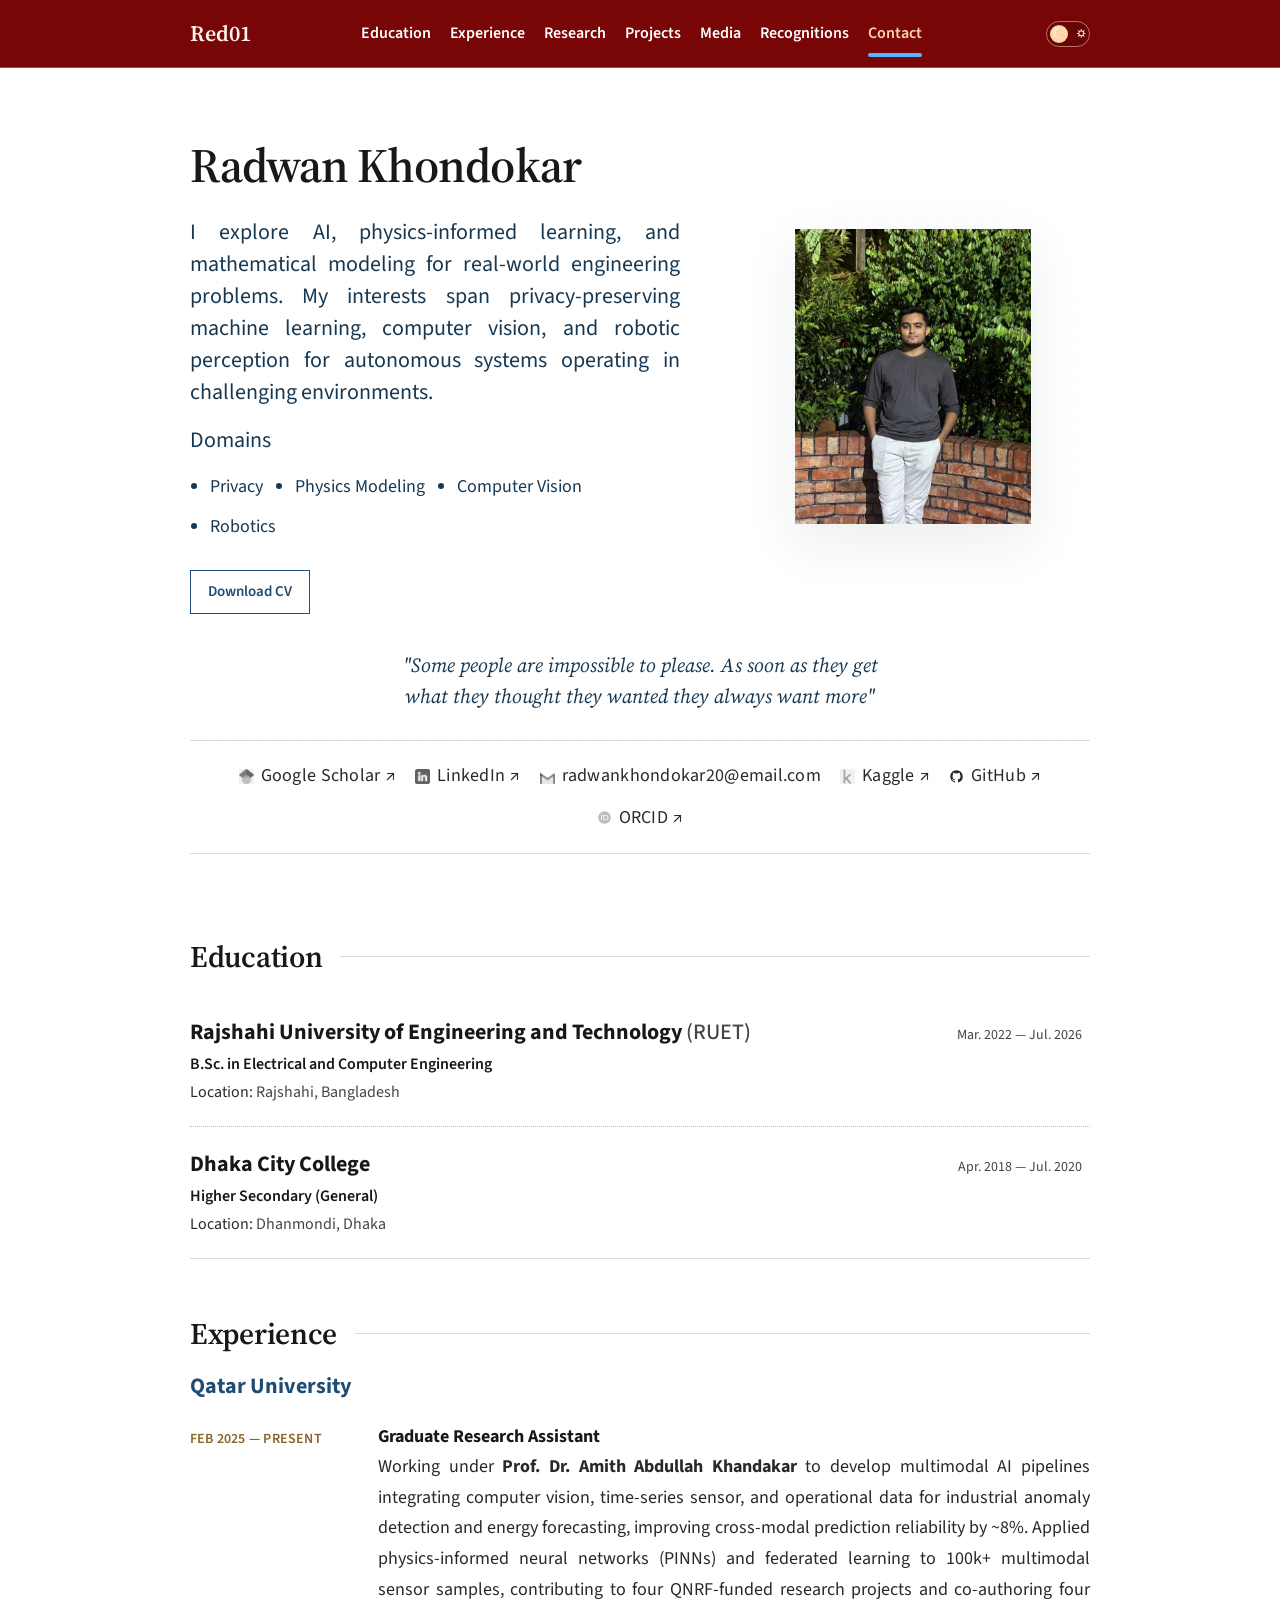
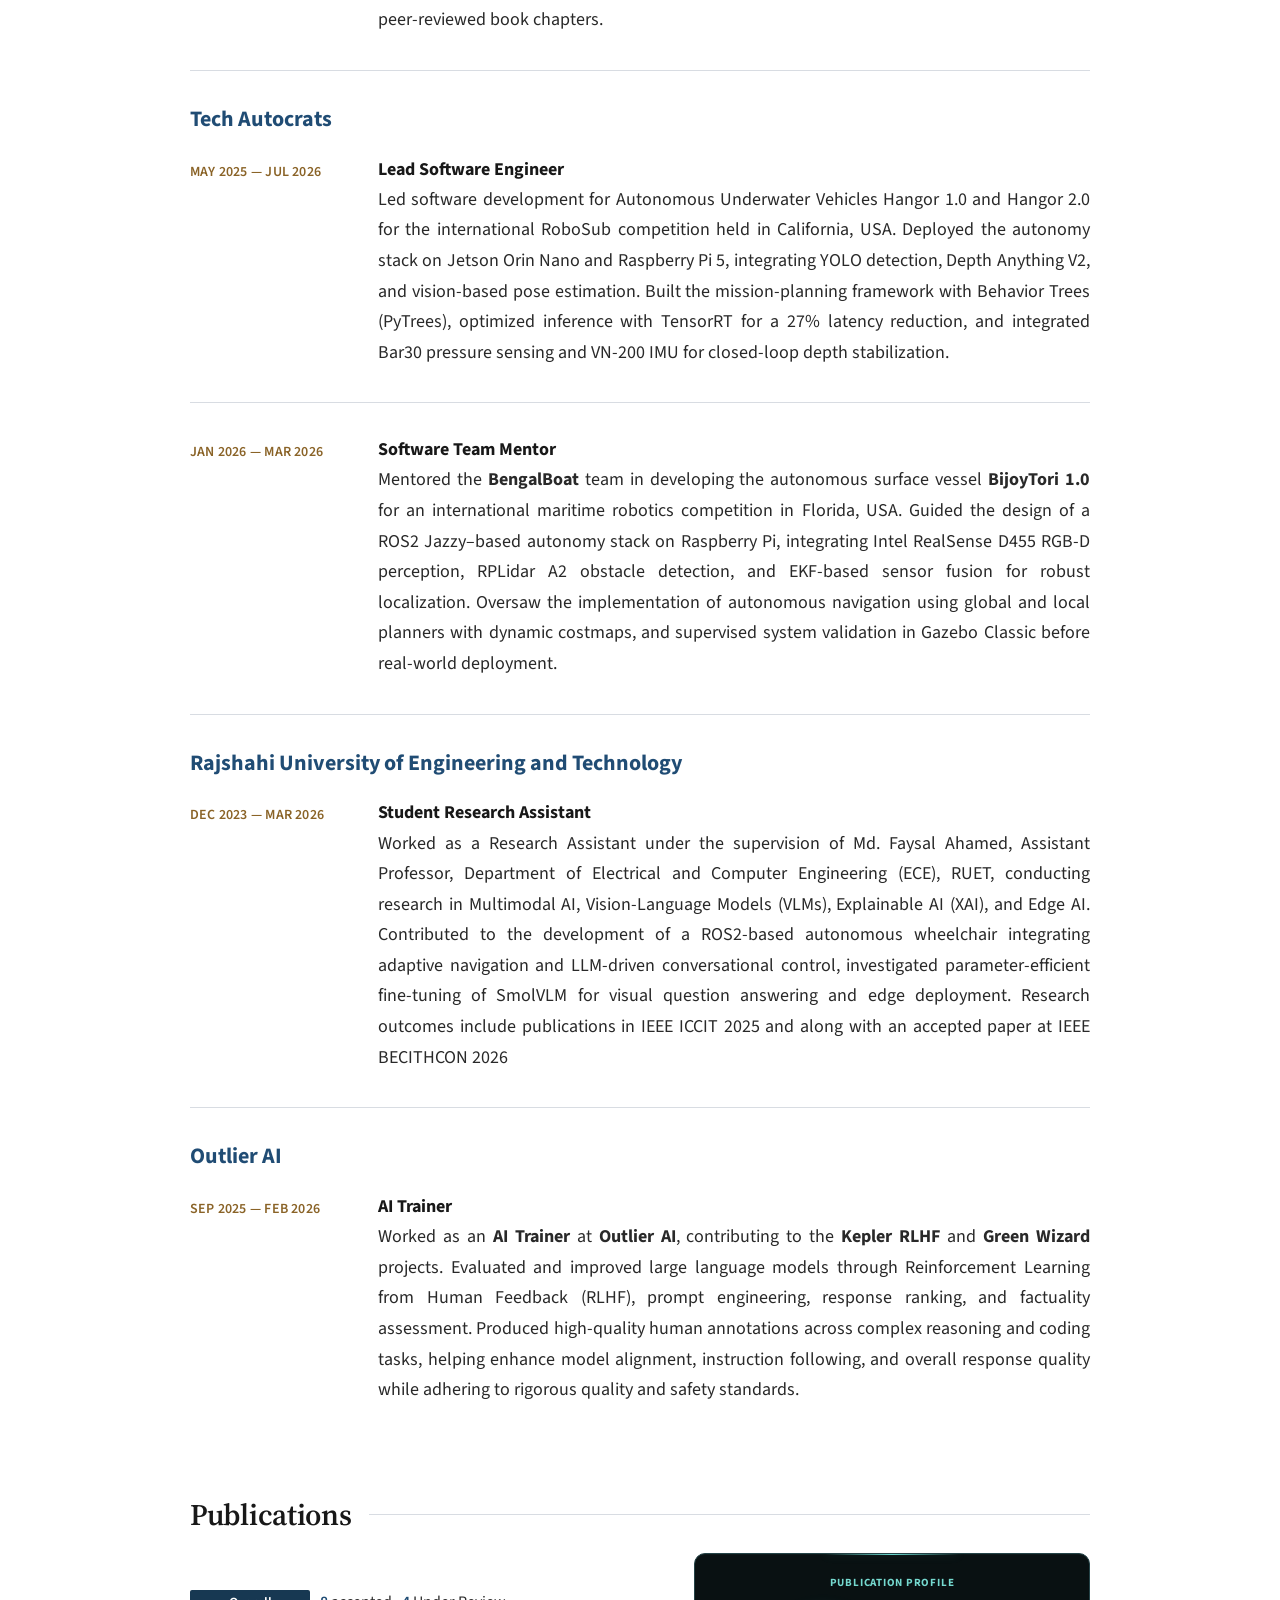
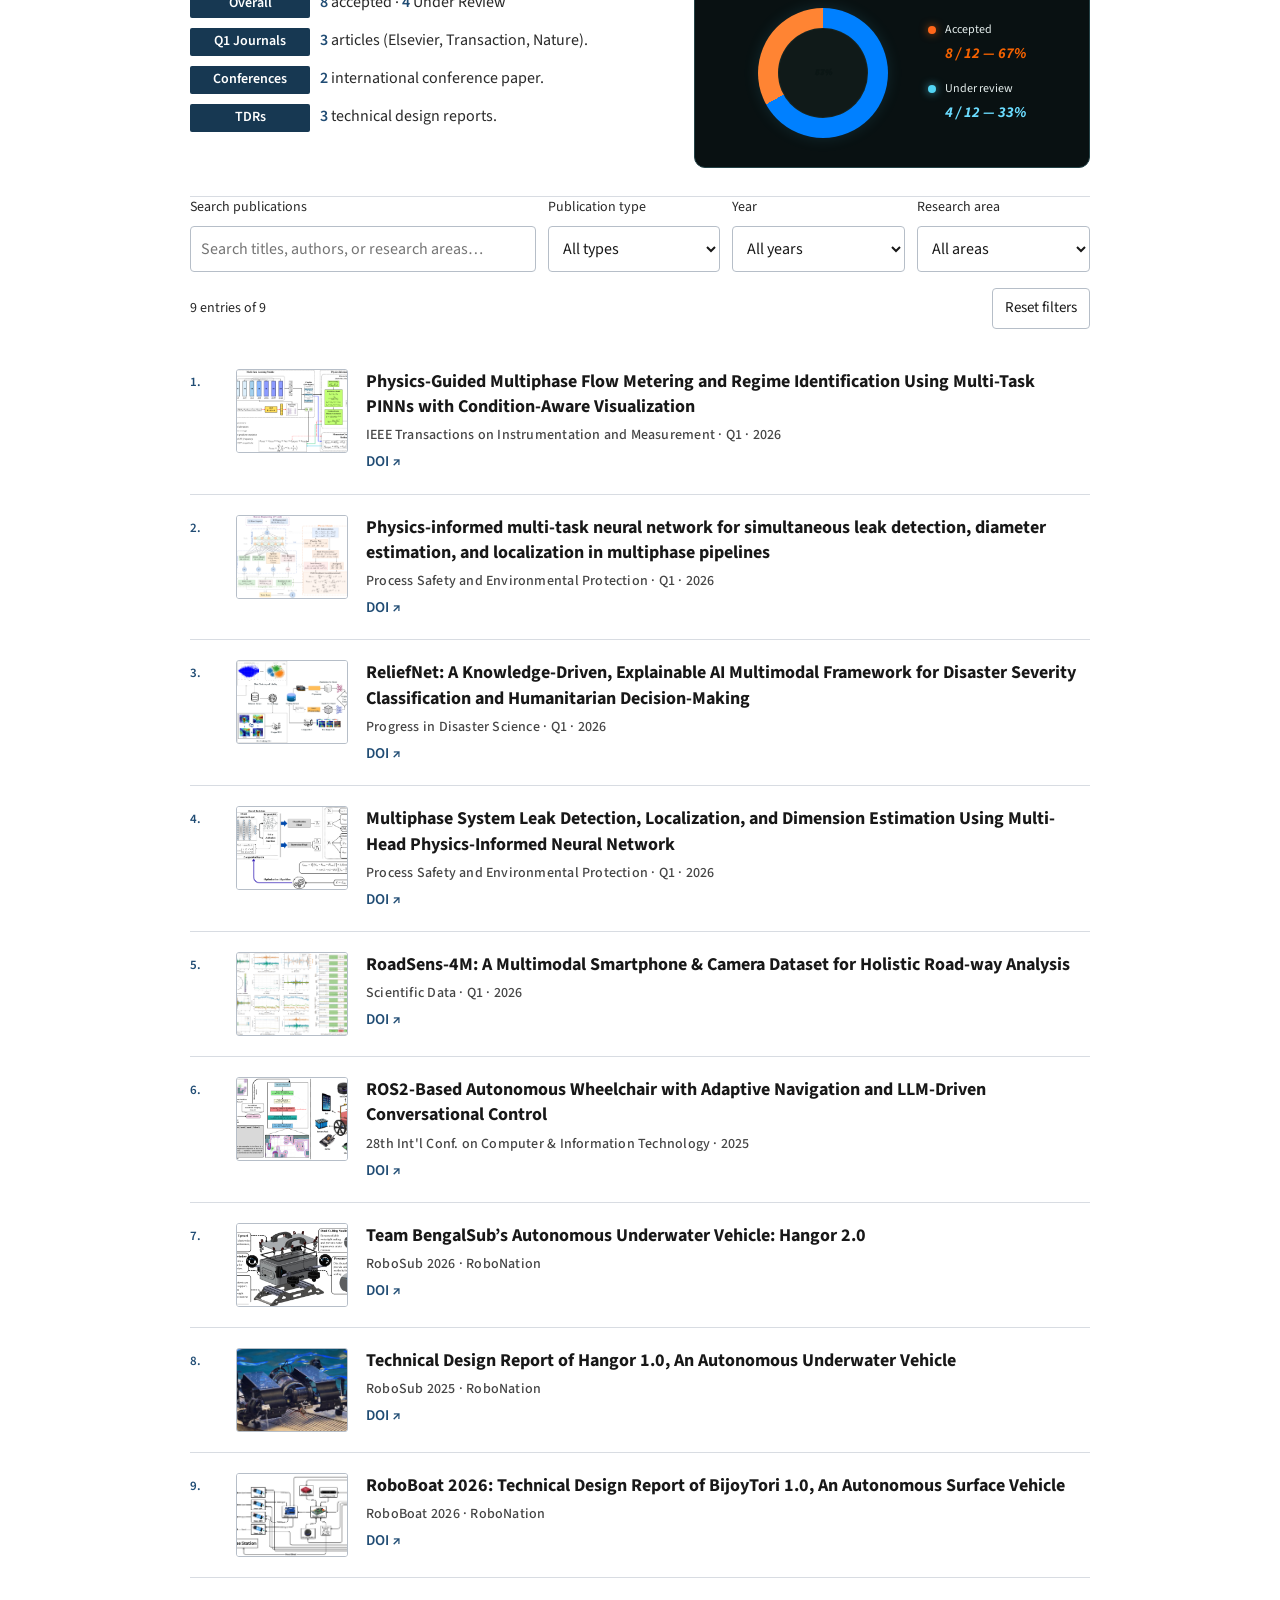
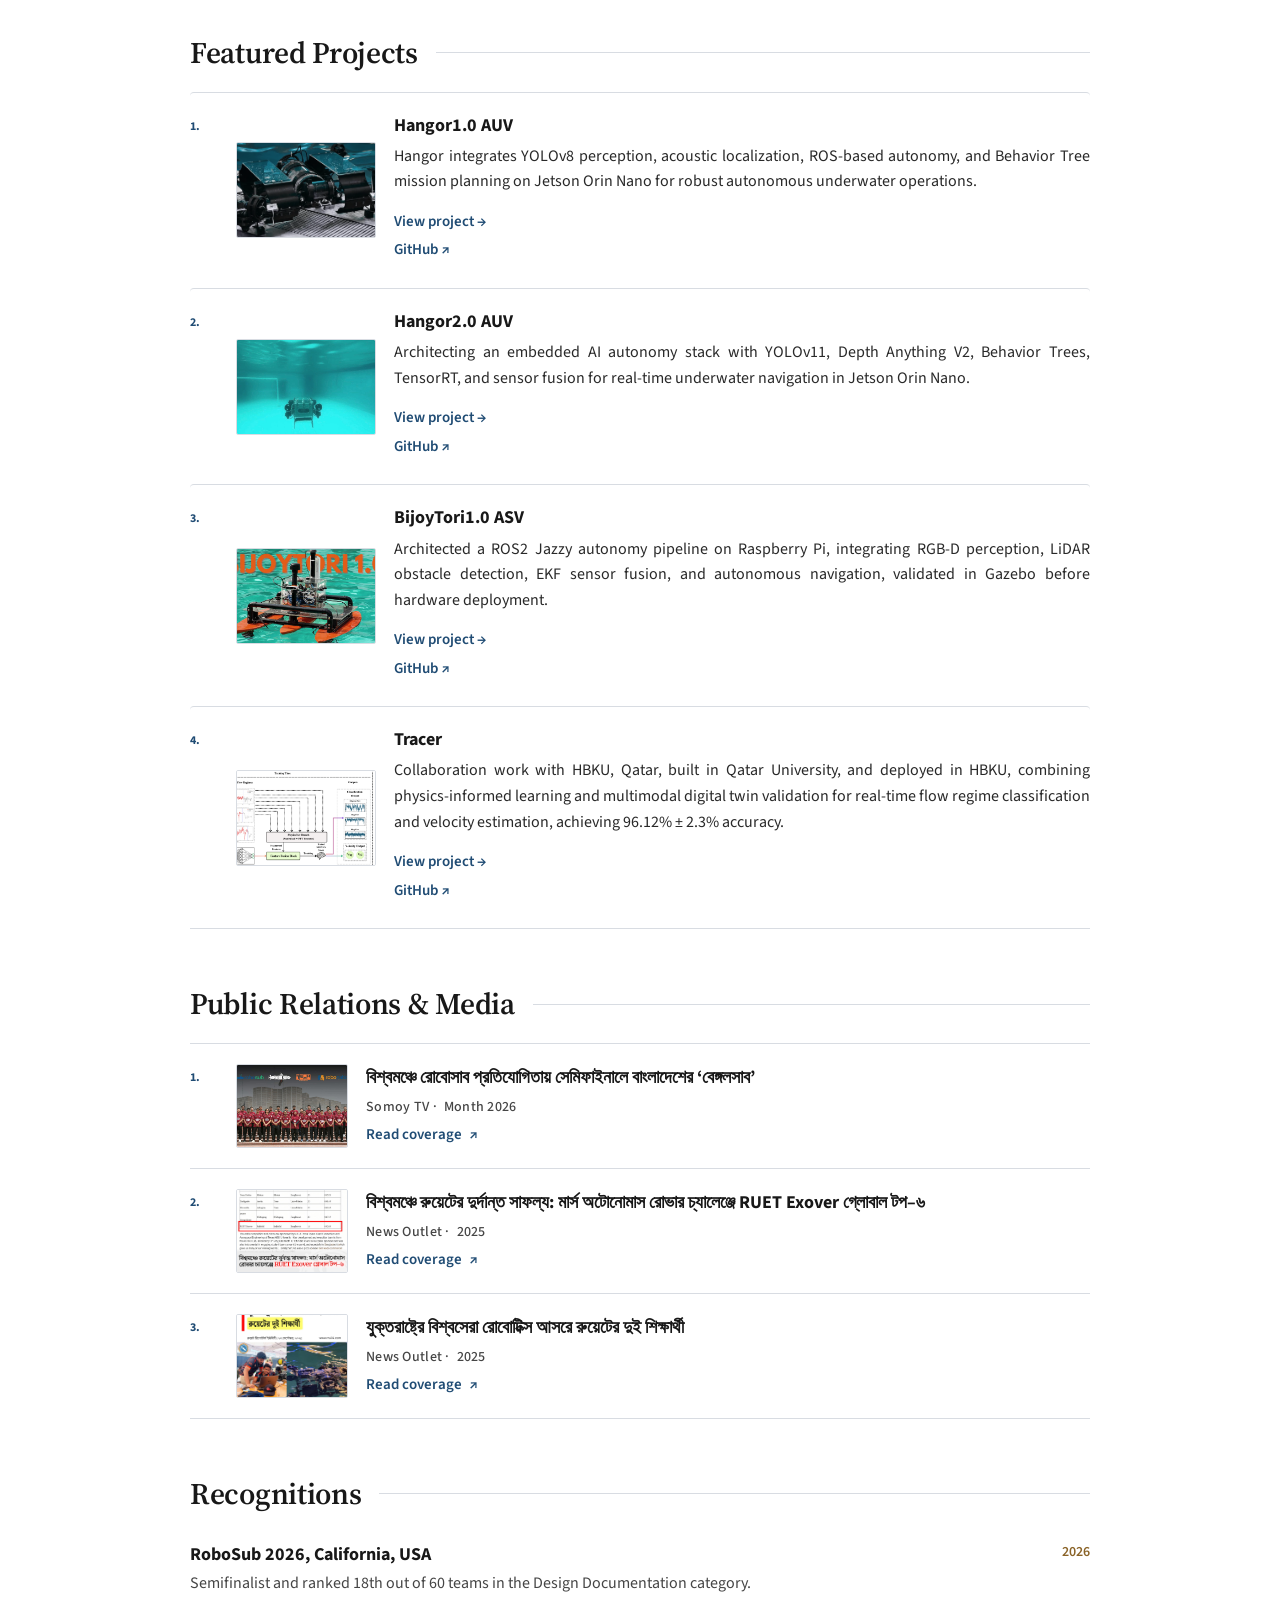
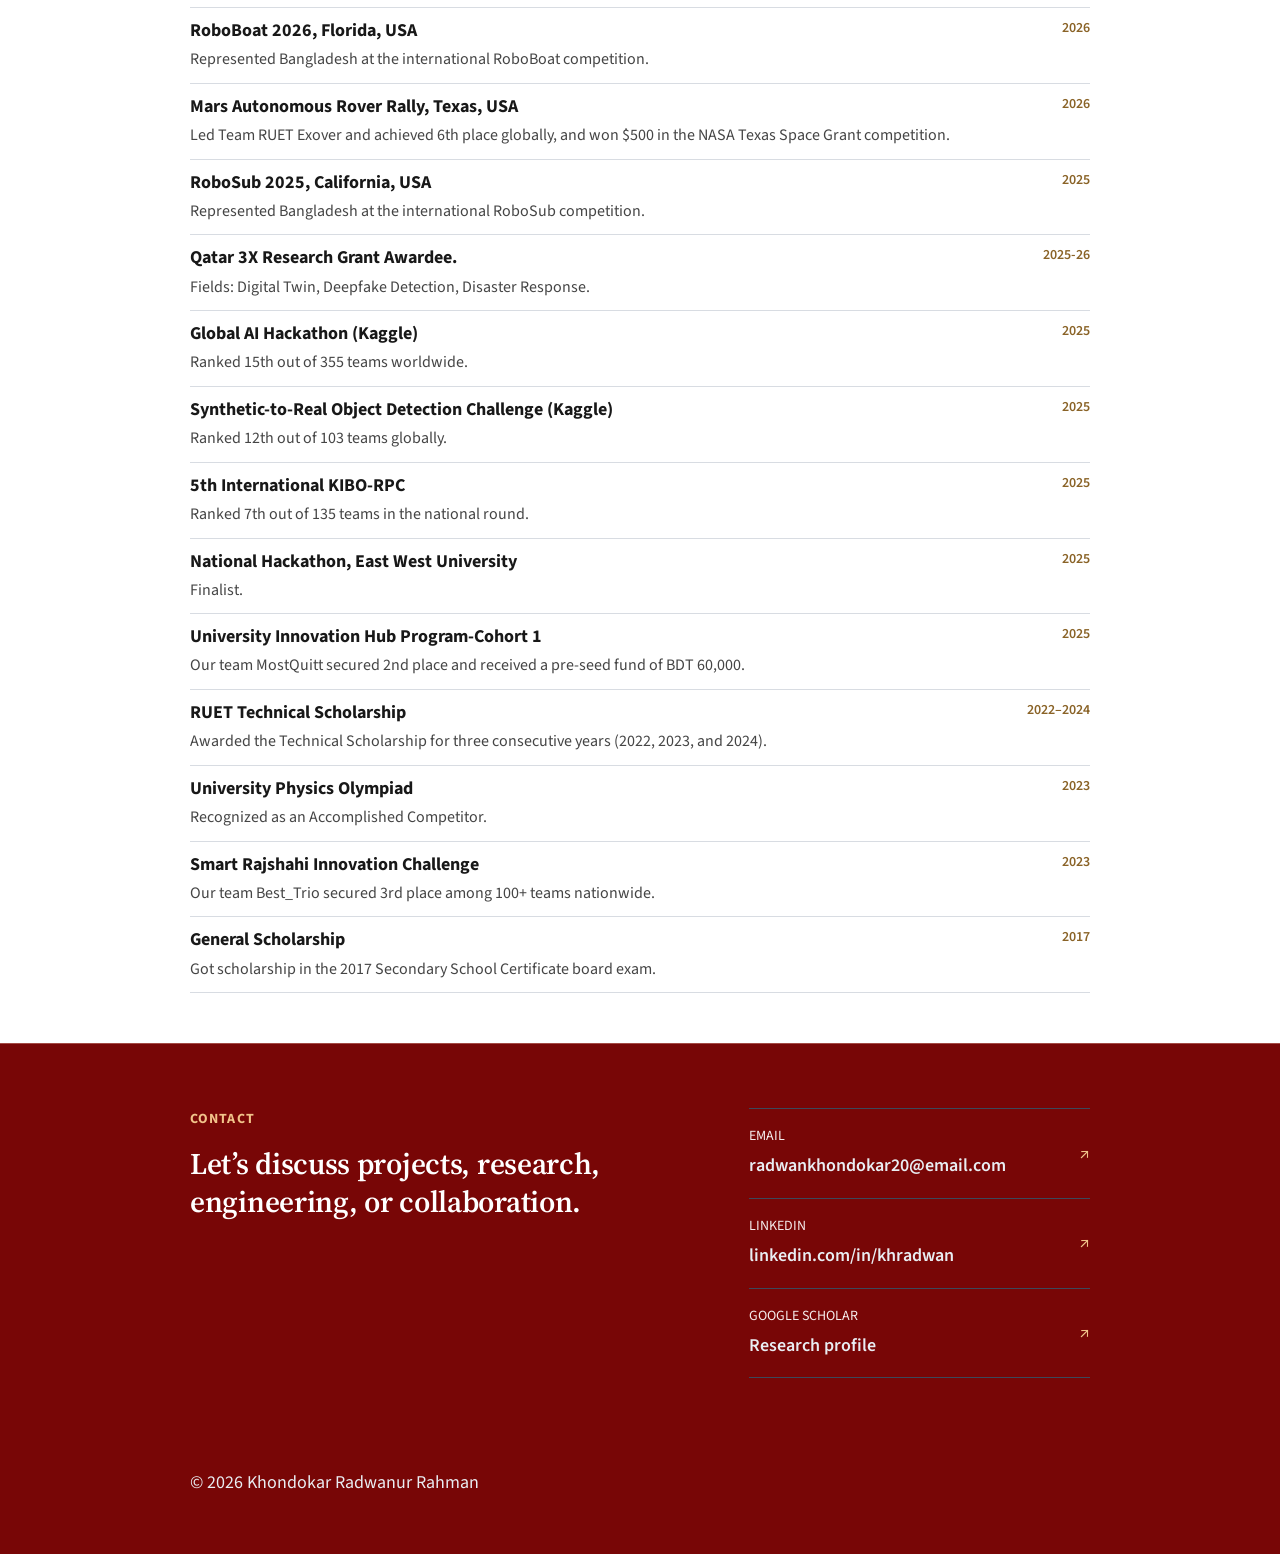
==== commit dadff060: "Add update" ====
--- a/index.html
+++ b/index.html
@@ -56,7 +56,14 @@
     <div class="hero__intro">
       <div class="hero__copy">
         <h1 class="hero__name">Radwan Khondokar</h1>
-        <div align="justify"> <p class="hero__role">Exploring AI, physics-informed learning, and mathematical modeling for real-world engineering problems. From privacy-preserving machine learning and multimodal intelligence to robotic perception and autonomous systems operating in challenging environments.</p></div>
+        <p class="hero__role">I explore AI, physics-informed learning, and mathematical modeling for real-world engineering problems. My interests span privacy-preserving machine learning, computer vision, and robotic perception for autonomous systems operating in challenging environments.</p>
+        <p class="hero__role" id="hero-domains-label">Domains</p>
+        <ul class="hero__domains" aria-labelledby="hero-domains-label">
+          <li>Privacy</li>
+          <li>Physics Modeling</li>
+          <li>Computer Vision</li>
+          <li>Robotics</li>
+        </ul>
         <div class="hero__actions">
           <a class="button button--secondary" href="assets/files/Radwan_CV.pdf" download>Download CV</a>
         </div>
@@ -452,7 +459,7 @@
         </div>
         <div class="projcard__content">
           <h3><a class="projcard__title-link" href="projects/tracer.html">Tracer</a></h3>
-          <p class="projcard__desc">Built and deployed an MTPINN at HBKU, Qatar, combining physics-informed learning and multimodal digital twin validation for real-time flow regime classification and velocity estimation, achieving 96.12% ± 2.3% accuracy.</p>
+          <p class="projcard__desc">Collaboration work with HBKU, Qatar, built in Qatar University, and deployed in HBKU, combining physics-informed learning and multimodal digital twin validation for real-time flow regime classification and velocity estimation, achieving 96.12% ± 2.3% accuracy.</p>
           <span class="projcard__hint" aria-hidden="true">View project →</span>
           <a class="projcard__github mono" href="https://github.com/rakukanteki/Multiphase-Flow-Regime-Code.git" data-placeholder="project-tracer-github">GitHub ↗</a>
         </div>
--- a/css/styles.css
+++ b/css/styles.css
@@ -91,6 +91,8 @@
 .hero__name { margin-bottom: 24px; font-size: clamp(36px, 5vw, 52px); font-weight: 400; letter-spacing: -.045em; line-height: 1.1; }
 .hero__role { max-width: 800px; margin-bottom: 16px; color: var(--blue-dark); font-family: var(--serif); font-size: clamp(18px, 2.5vw, 25px); line-height: 1.35; }
 .hero__affiliation { max-width: 680px; color: var(--muted); font-size: 14px; }
+.hero__domains { display: flex; flex-wrap: wrap; gap: 10px 24px; margin: 0; padding-left: 20px; color: var(--blue-dark); }
+.hero__domains li { padding-right: 8px; }
 .hero__actions { display: flex; flex-wrap: wrap; gap: 10px; margin-top: 28px; }
 .button { display: inline-flex; align-items: center; justify-content: center; padding: 10px 17px; border: 1px solid var(--blue); font-family: var(--meta); font-size: 12px; font-weight: 600; }
 .button--primary { color: white; background: var(--blue); }
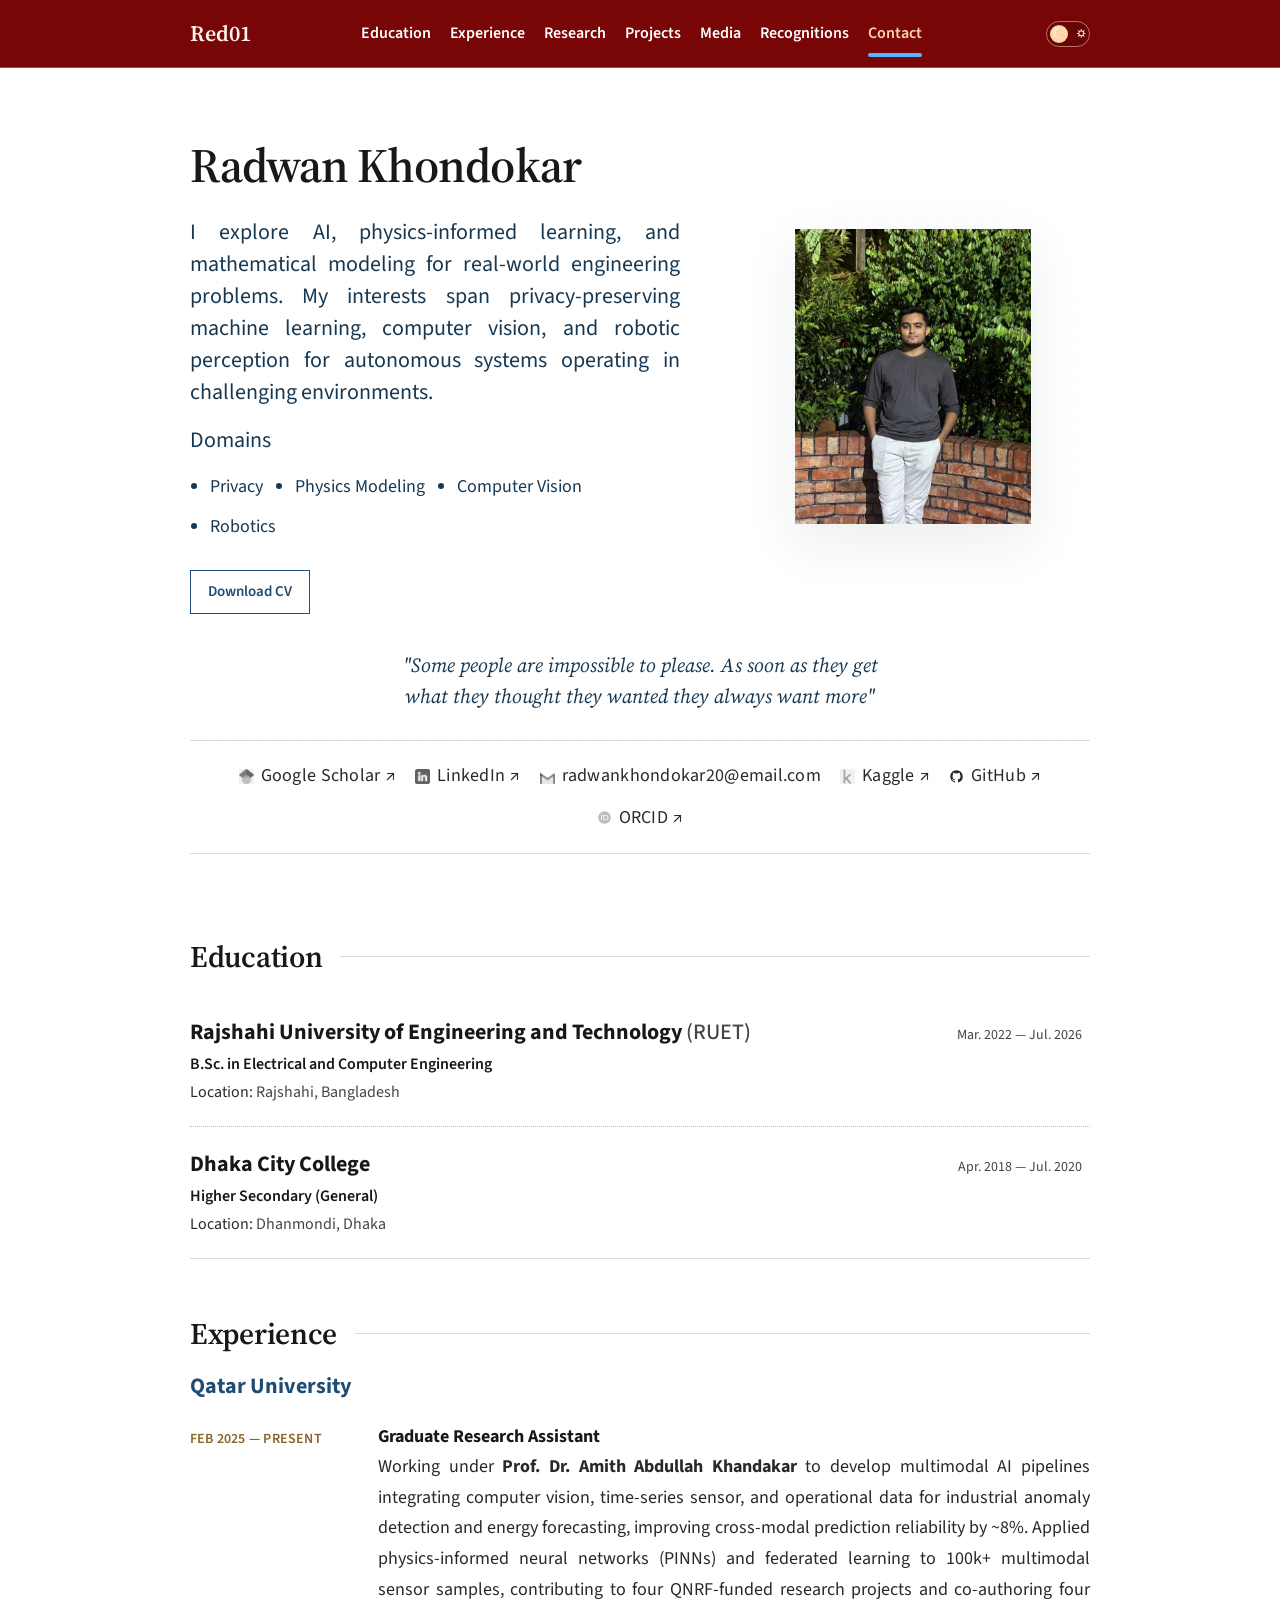
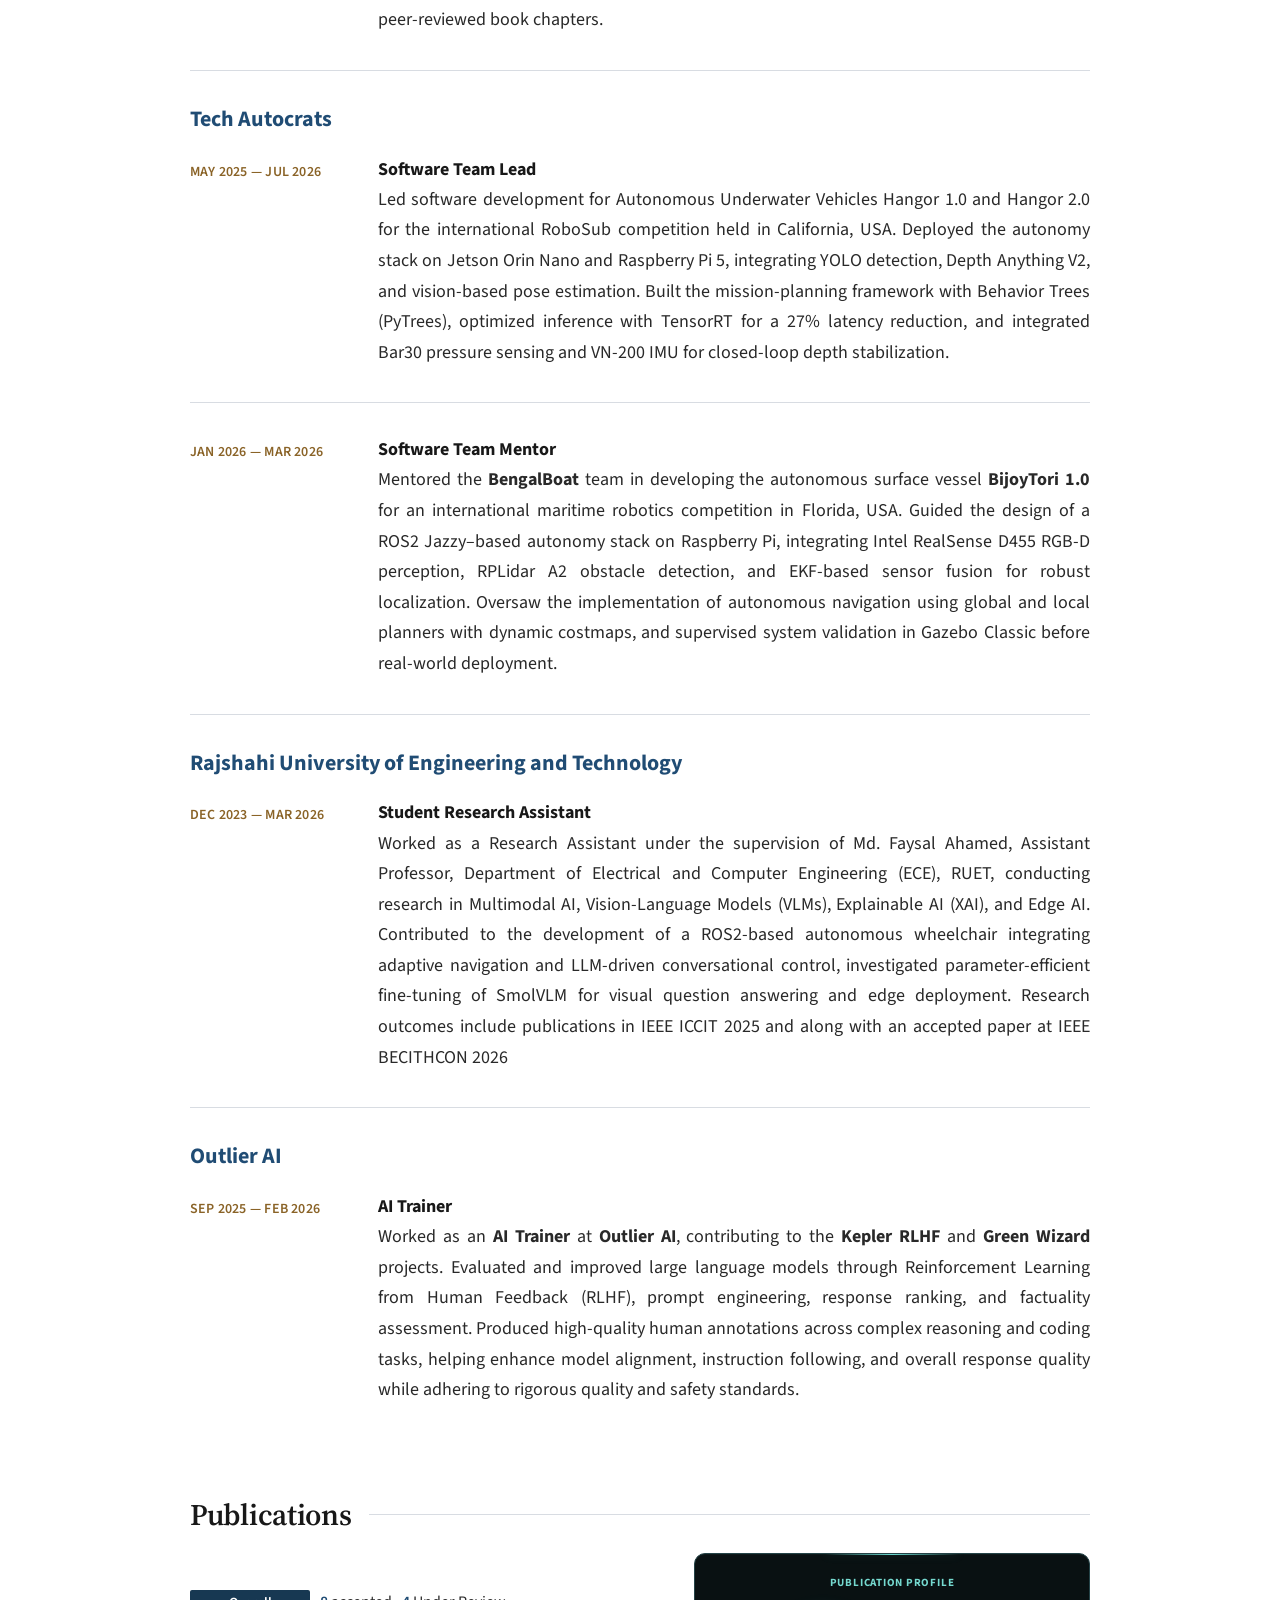
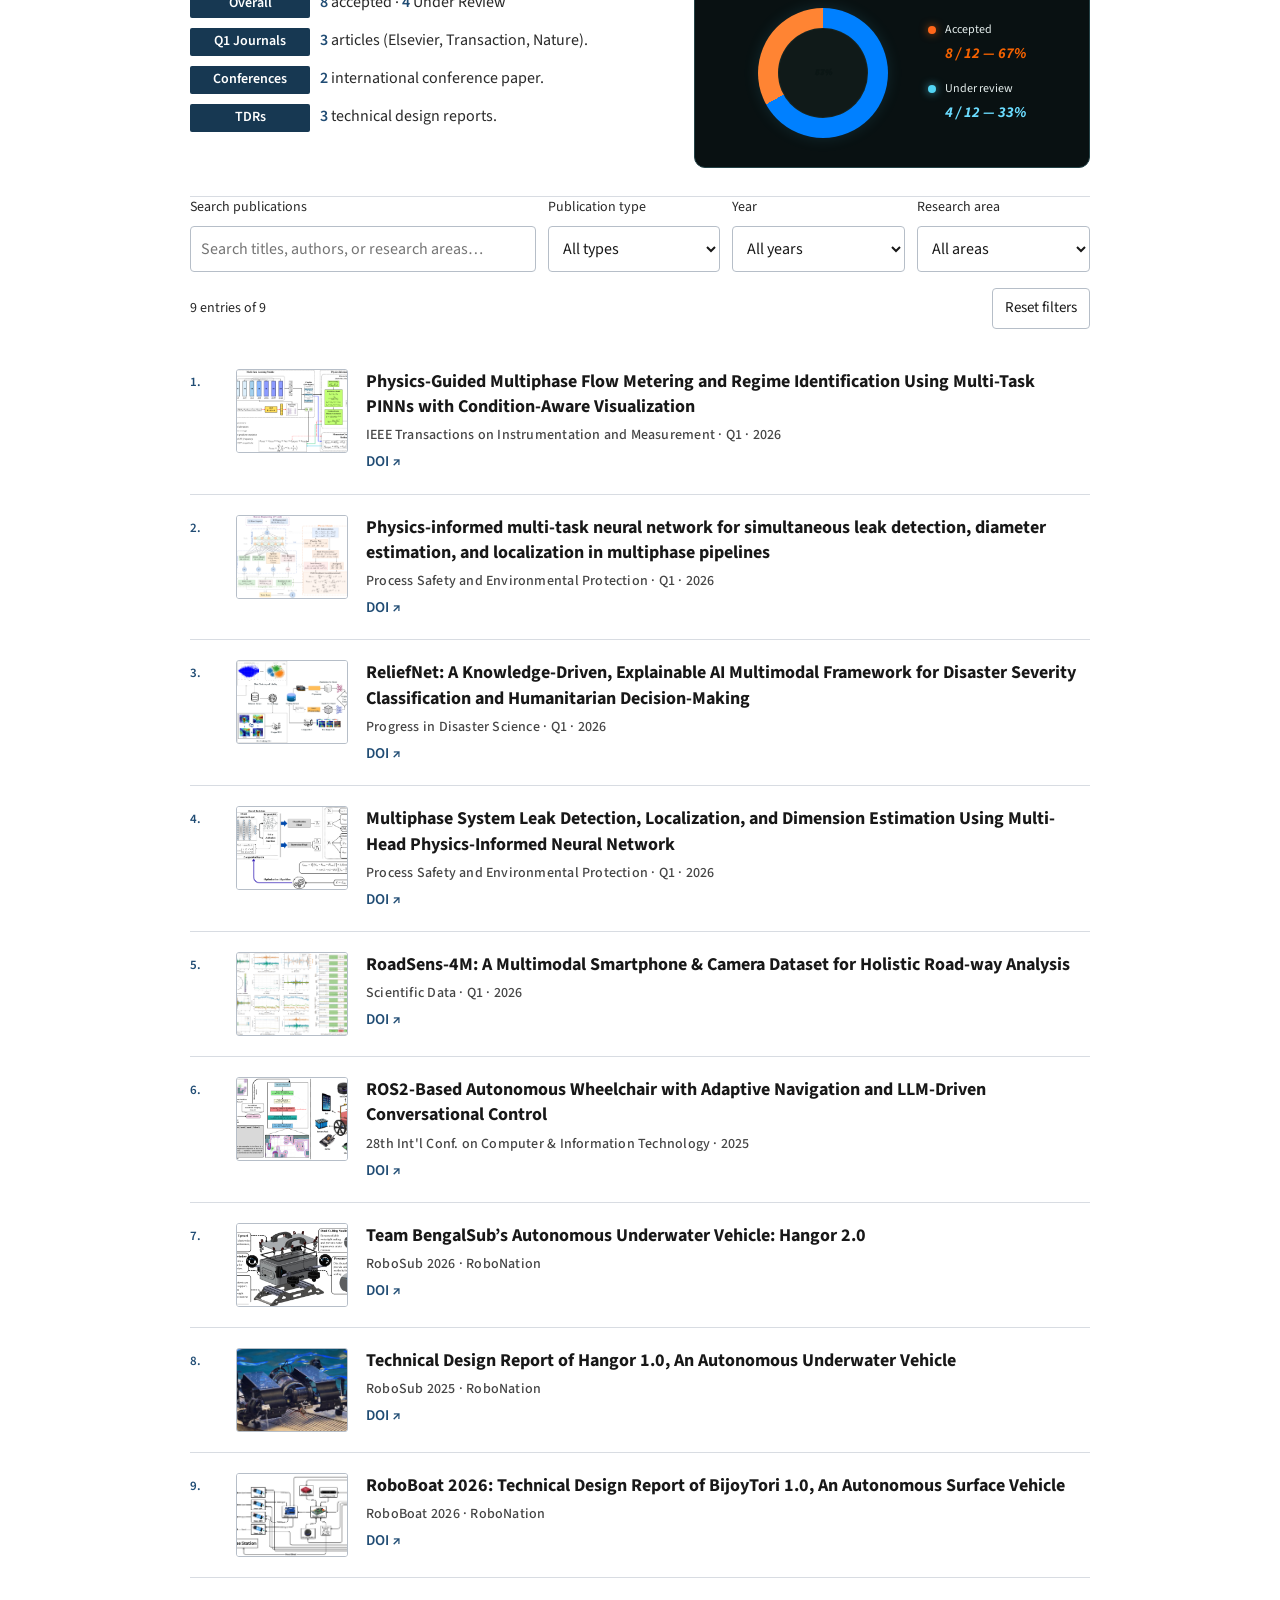
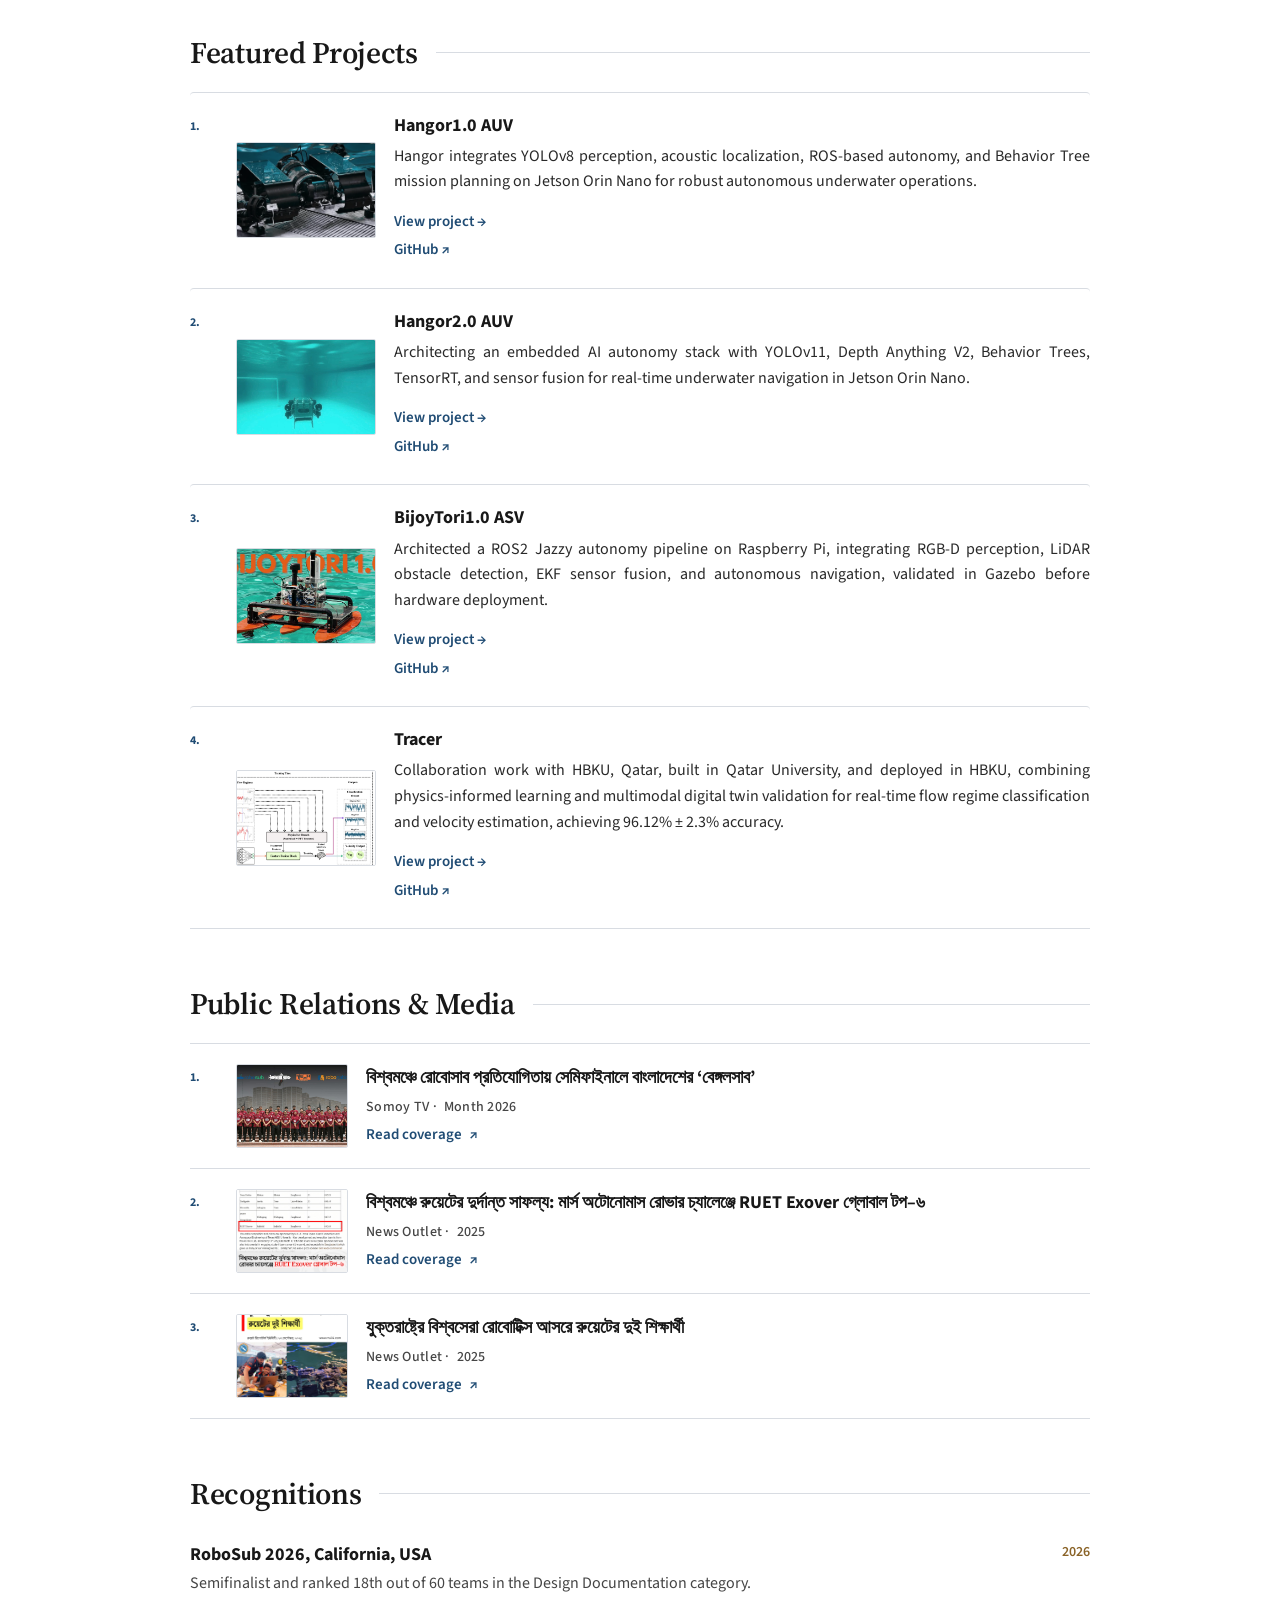
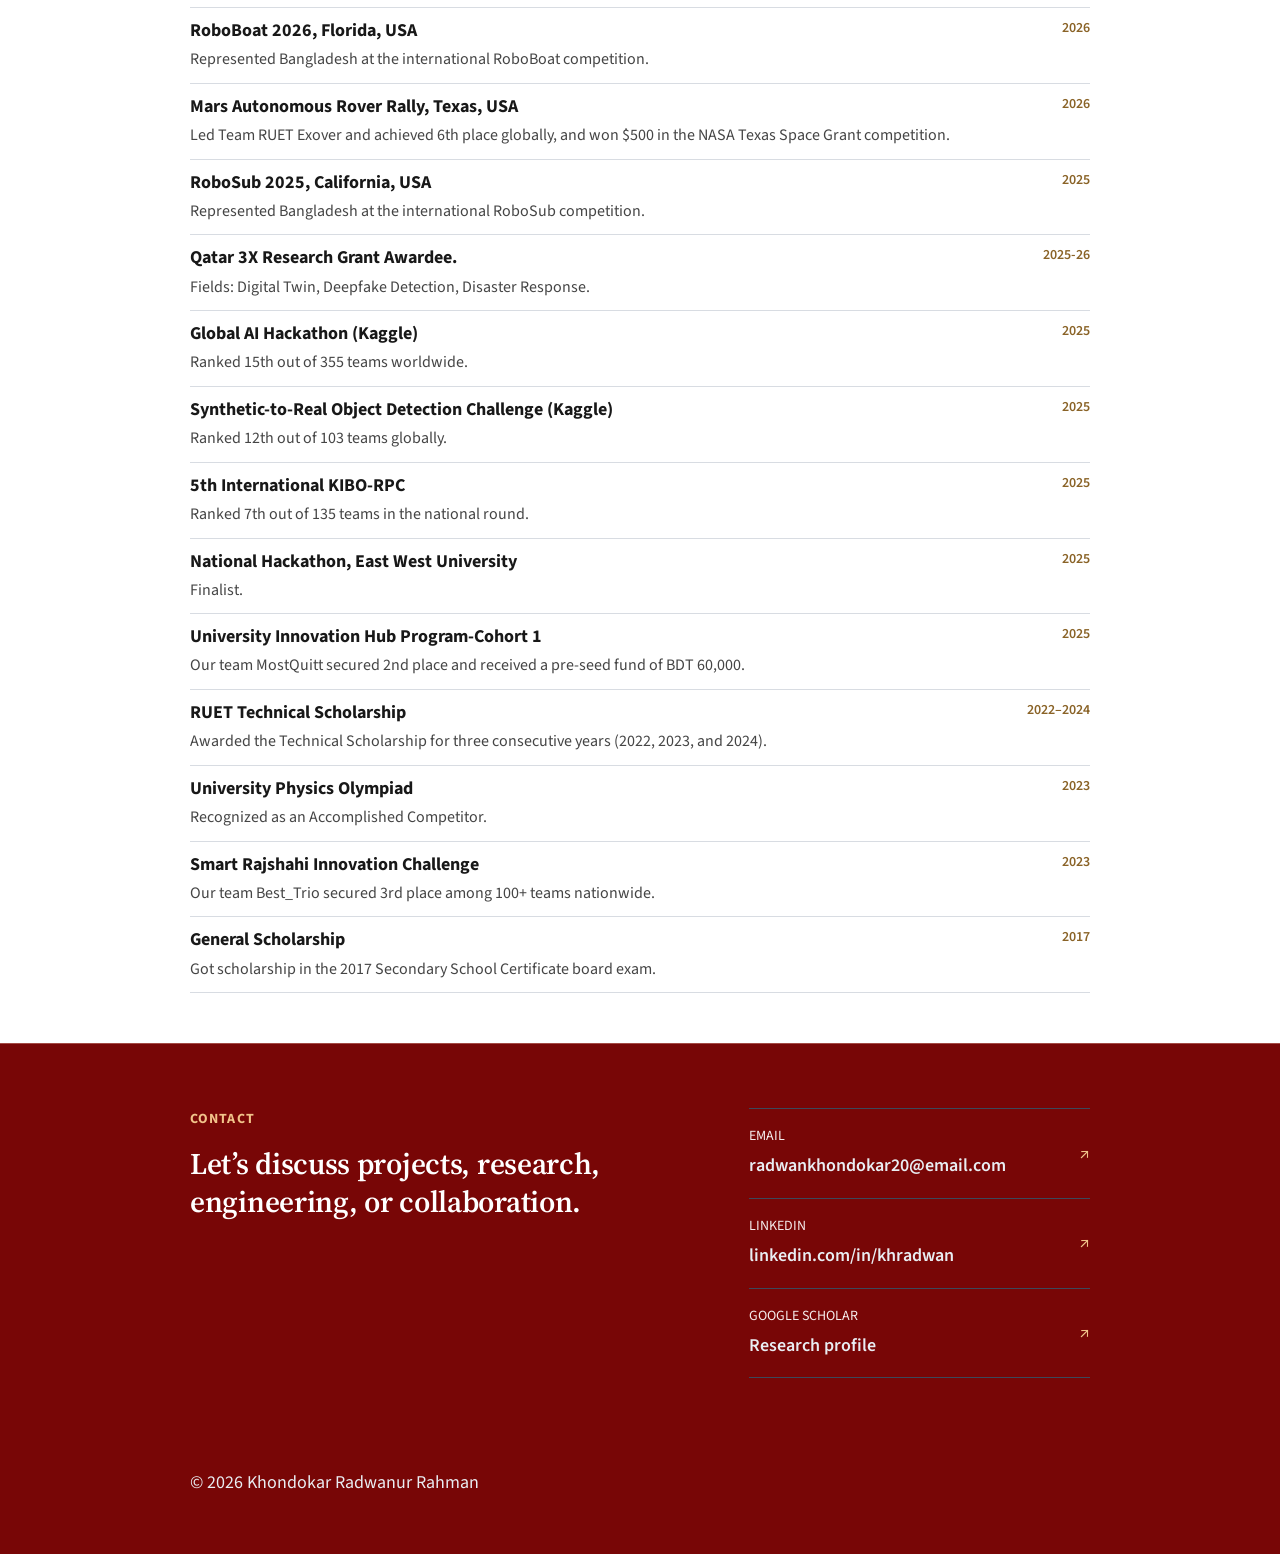
==== commit 3e8ea6e0: "Add experince TA update" ====
--- a/index.html
+++ b/index.html
@@ -173,7 +173,7 @@
           <li class="explog__entry">
             <div class="explog__time mono">MAY 2025 — JUL 2026</div>
             <div class="explog__body">
-              <h4>Lead Software Engineer</h4>
+              <h4>Software Team Lead</h4>
               <div align="justify"><p>Led software development for Autonomous Underwater Vehicles Hangor 1.0 and Hangor 2.0 for the international RoboSub competition held in California, USA. Deployed the autonomy stack on Jetson Orin Nano and Raspberry Pi 5, integrating YOLO detection, Depth Anything V2, and vision-based pose estimation. Built the mission-planning framework with Behavior Trees (PyTrees), optimized inference with TensorRT for a 27% latency reduction, and integrated Bar30 pressure sensing and VN-200 IMU for closed-loop depth stabilization.</p>
             </div>
             </div>
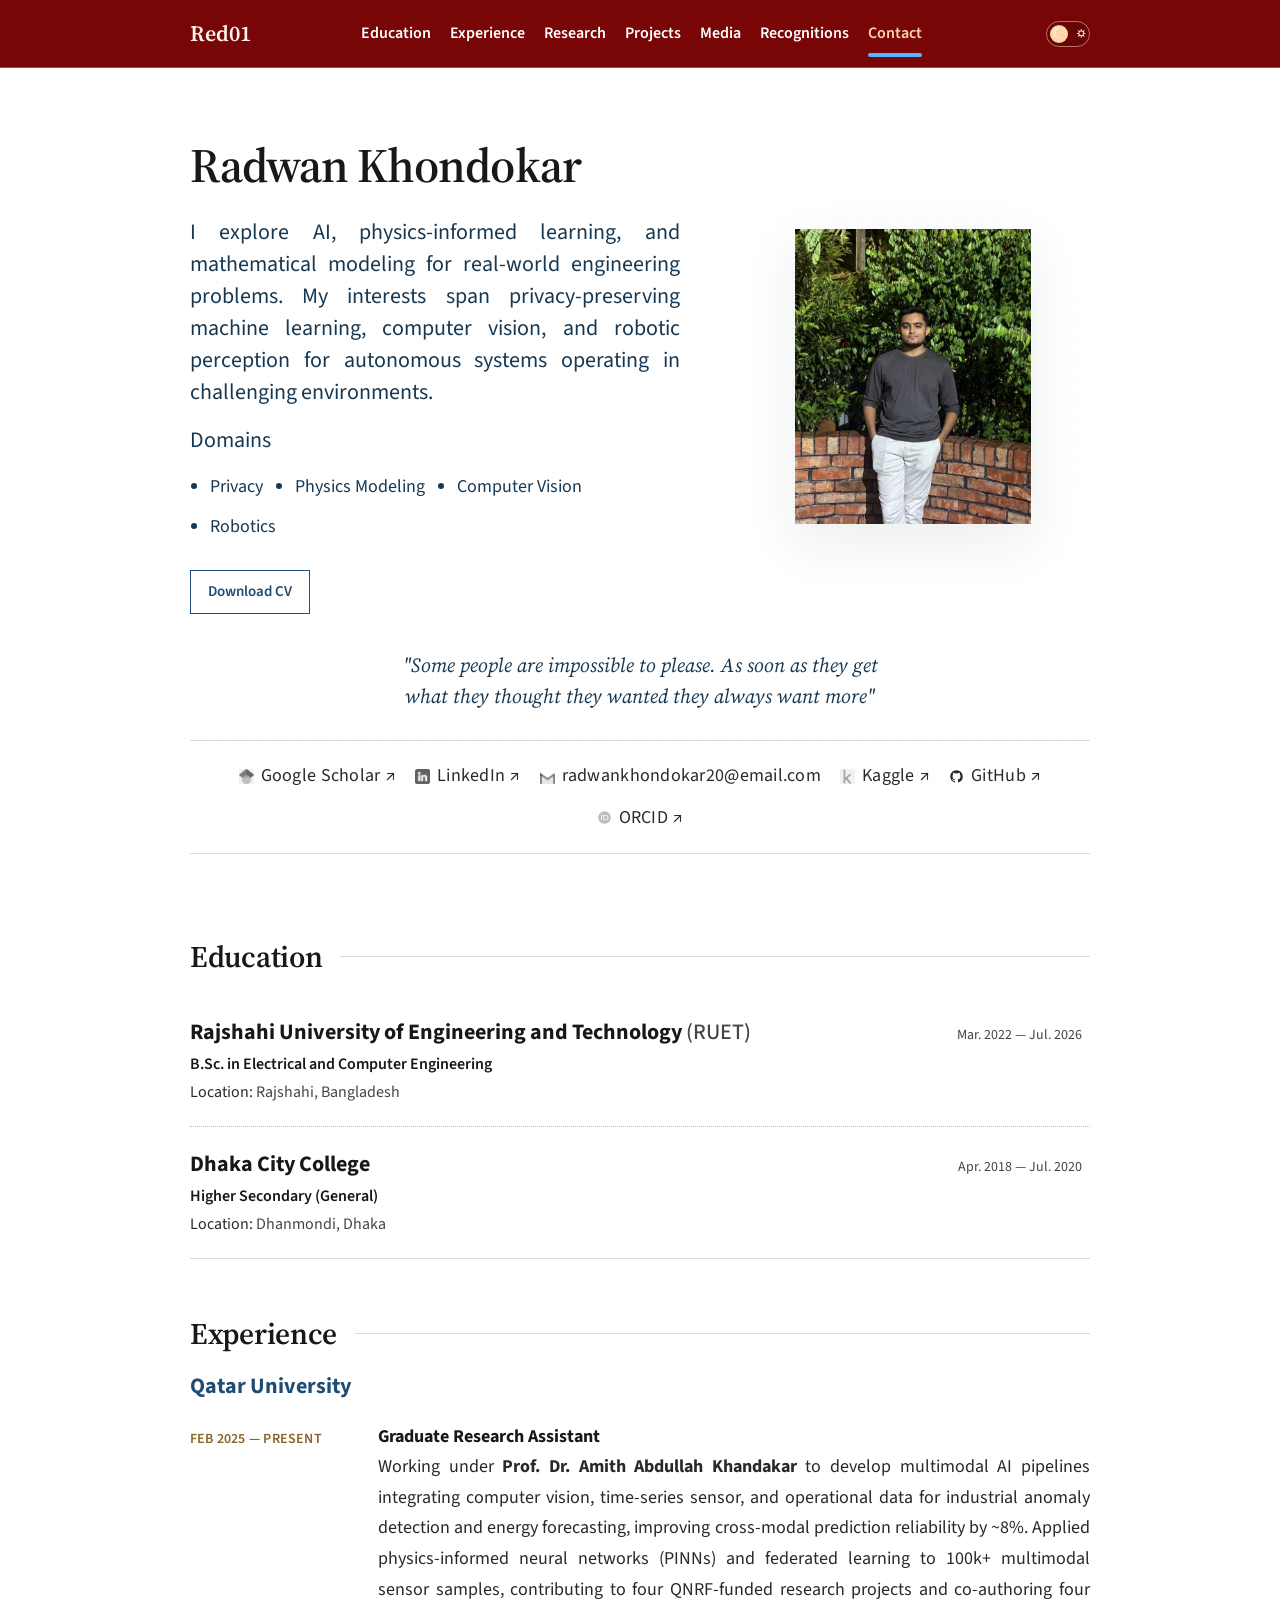
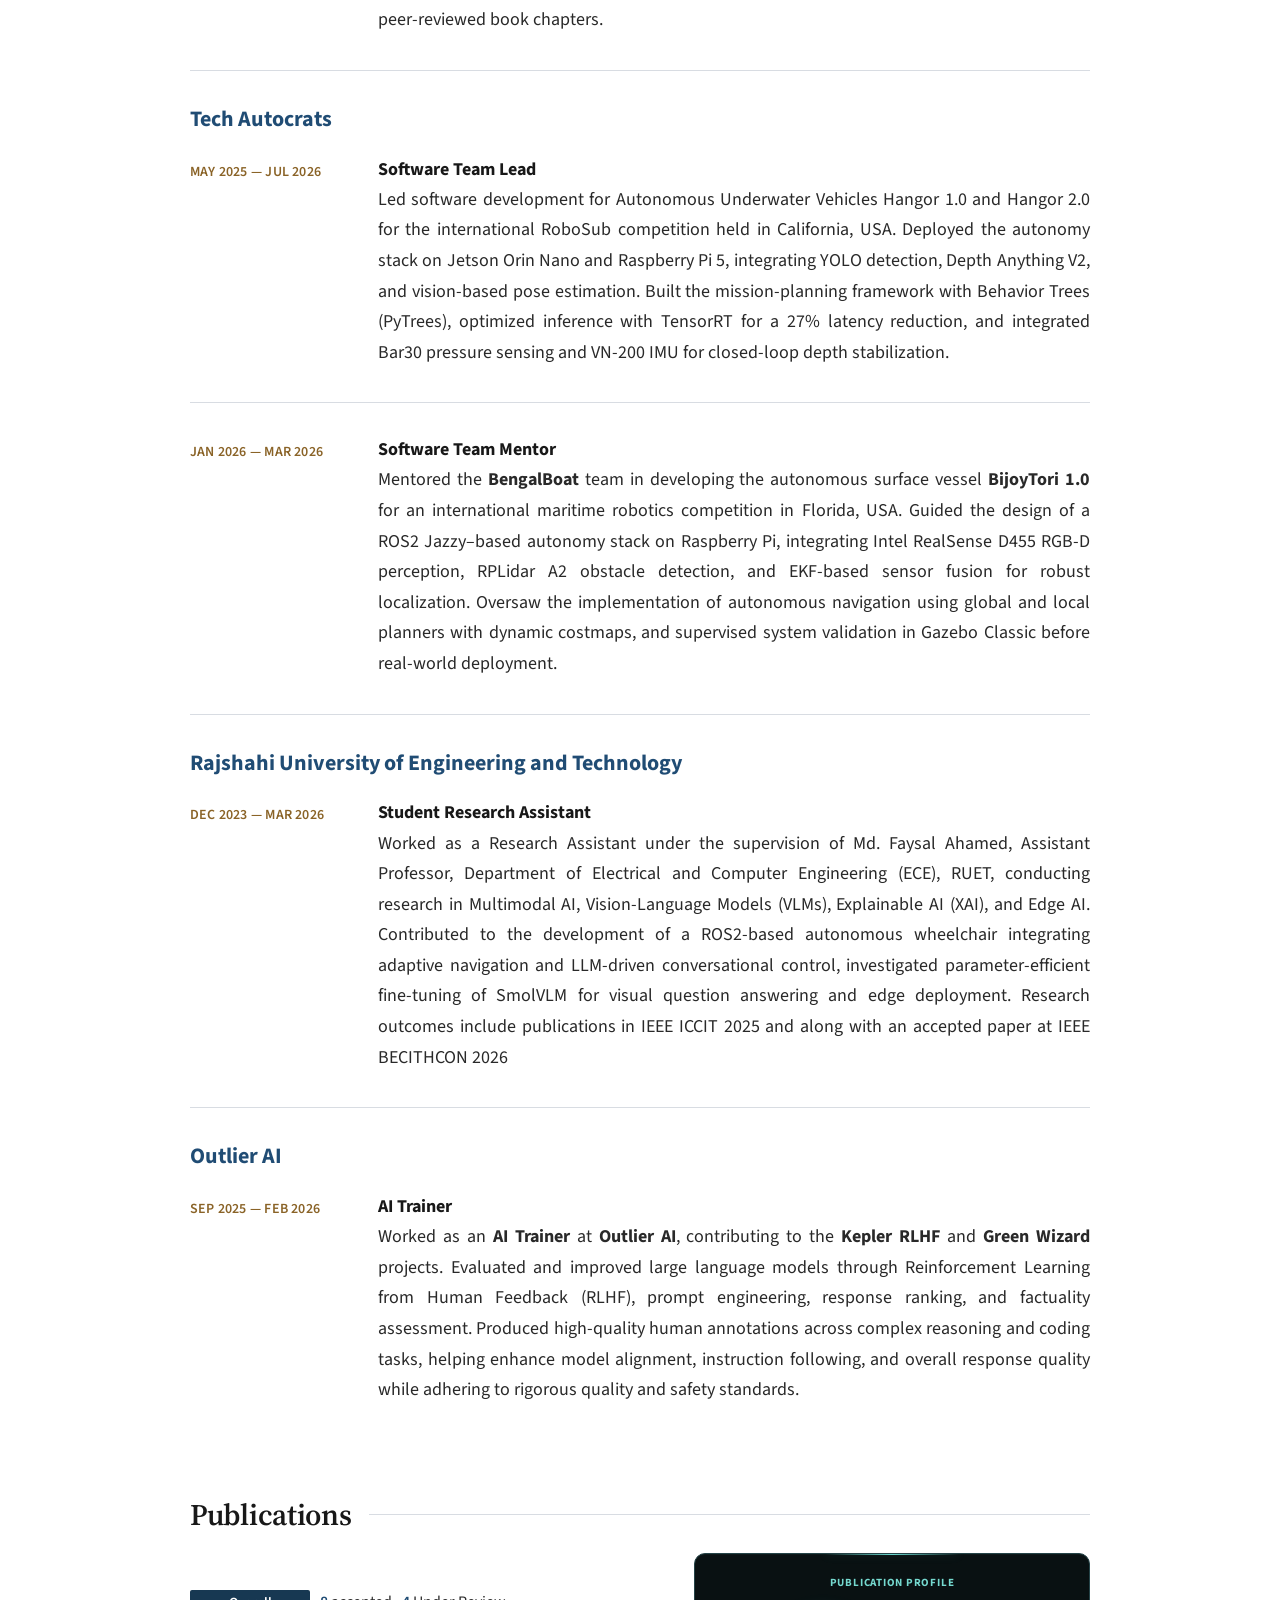
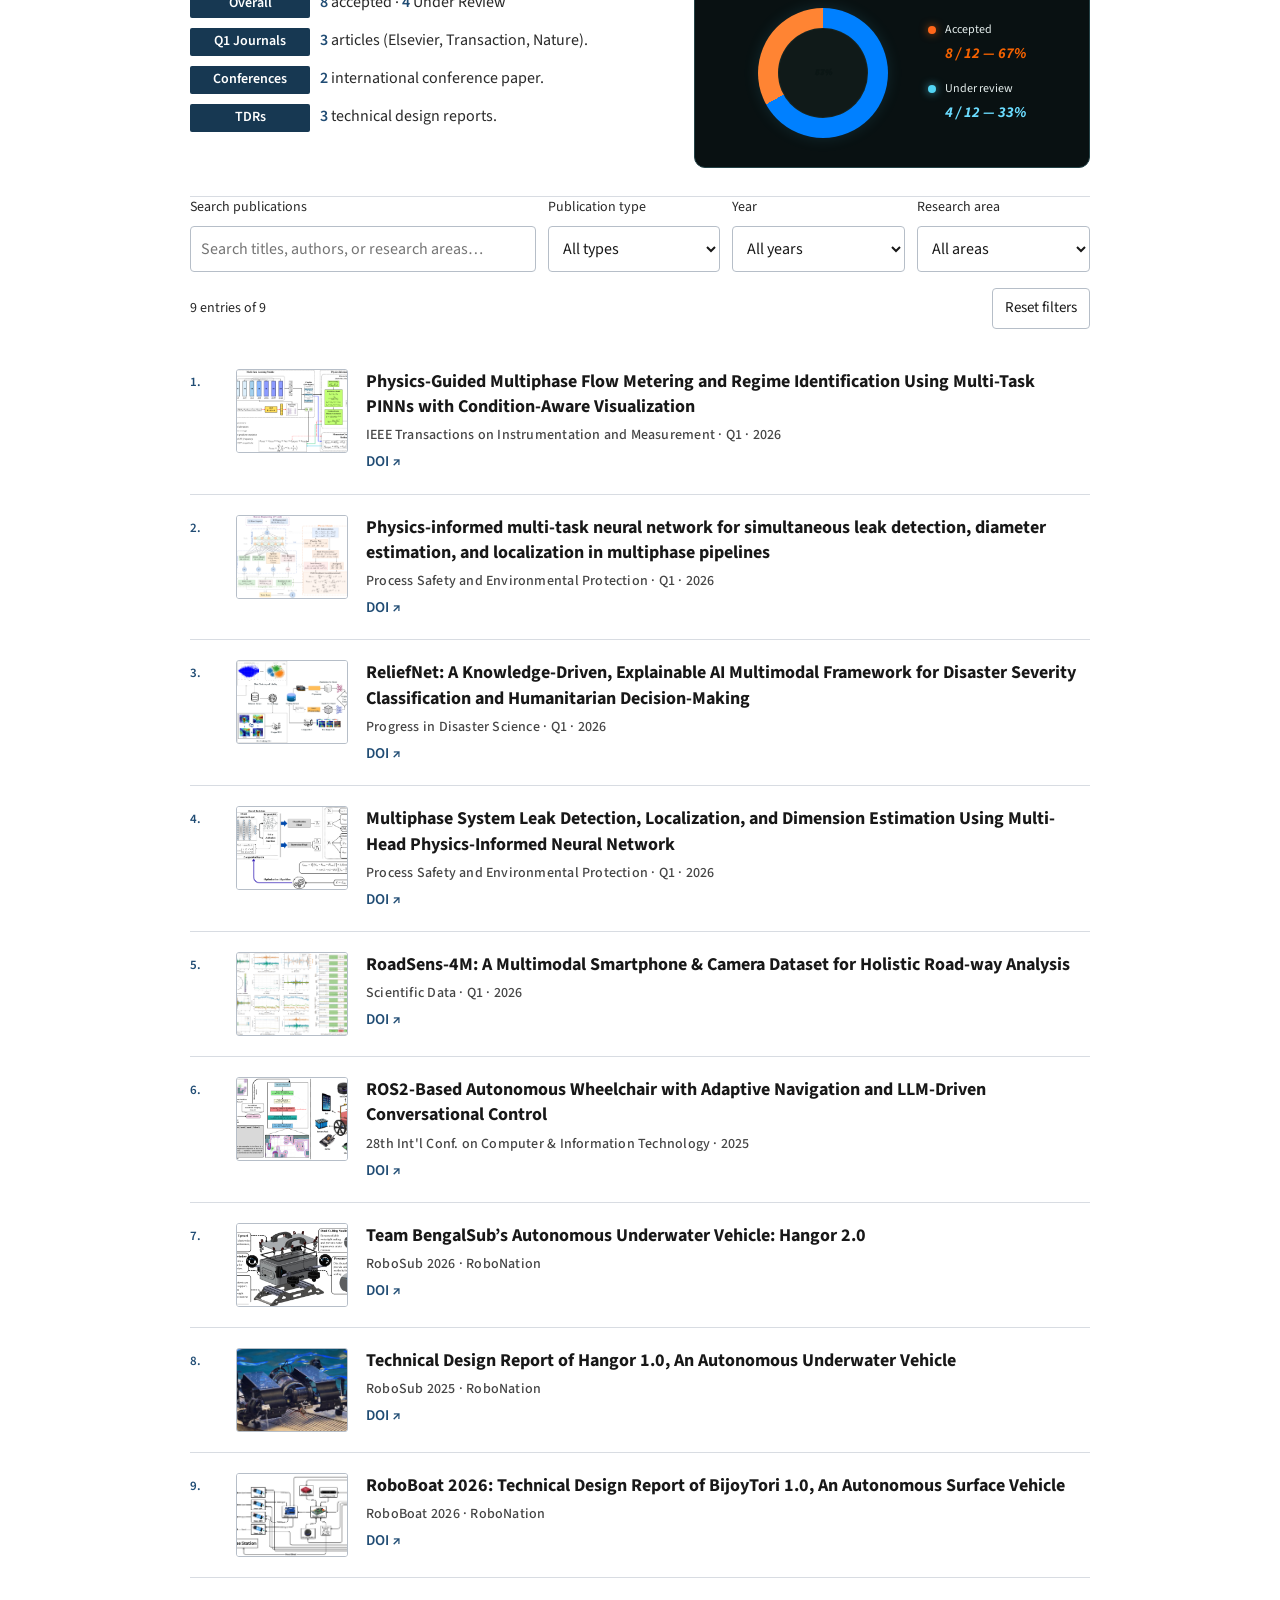
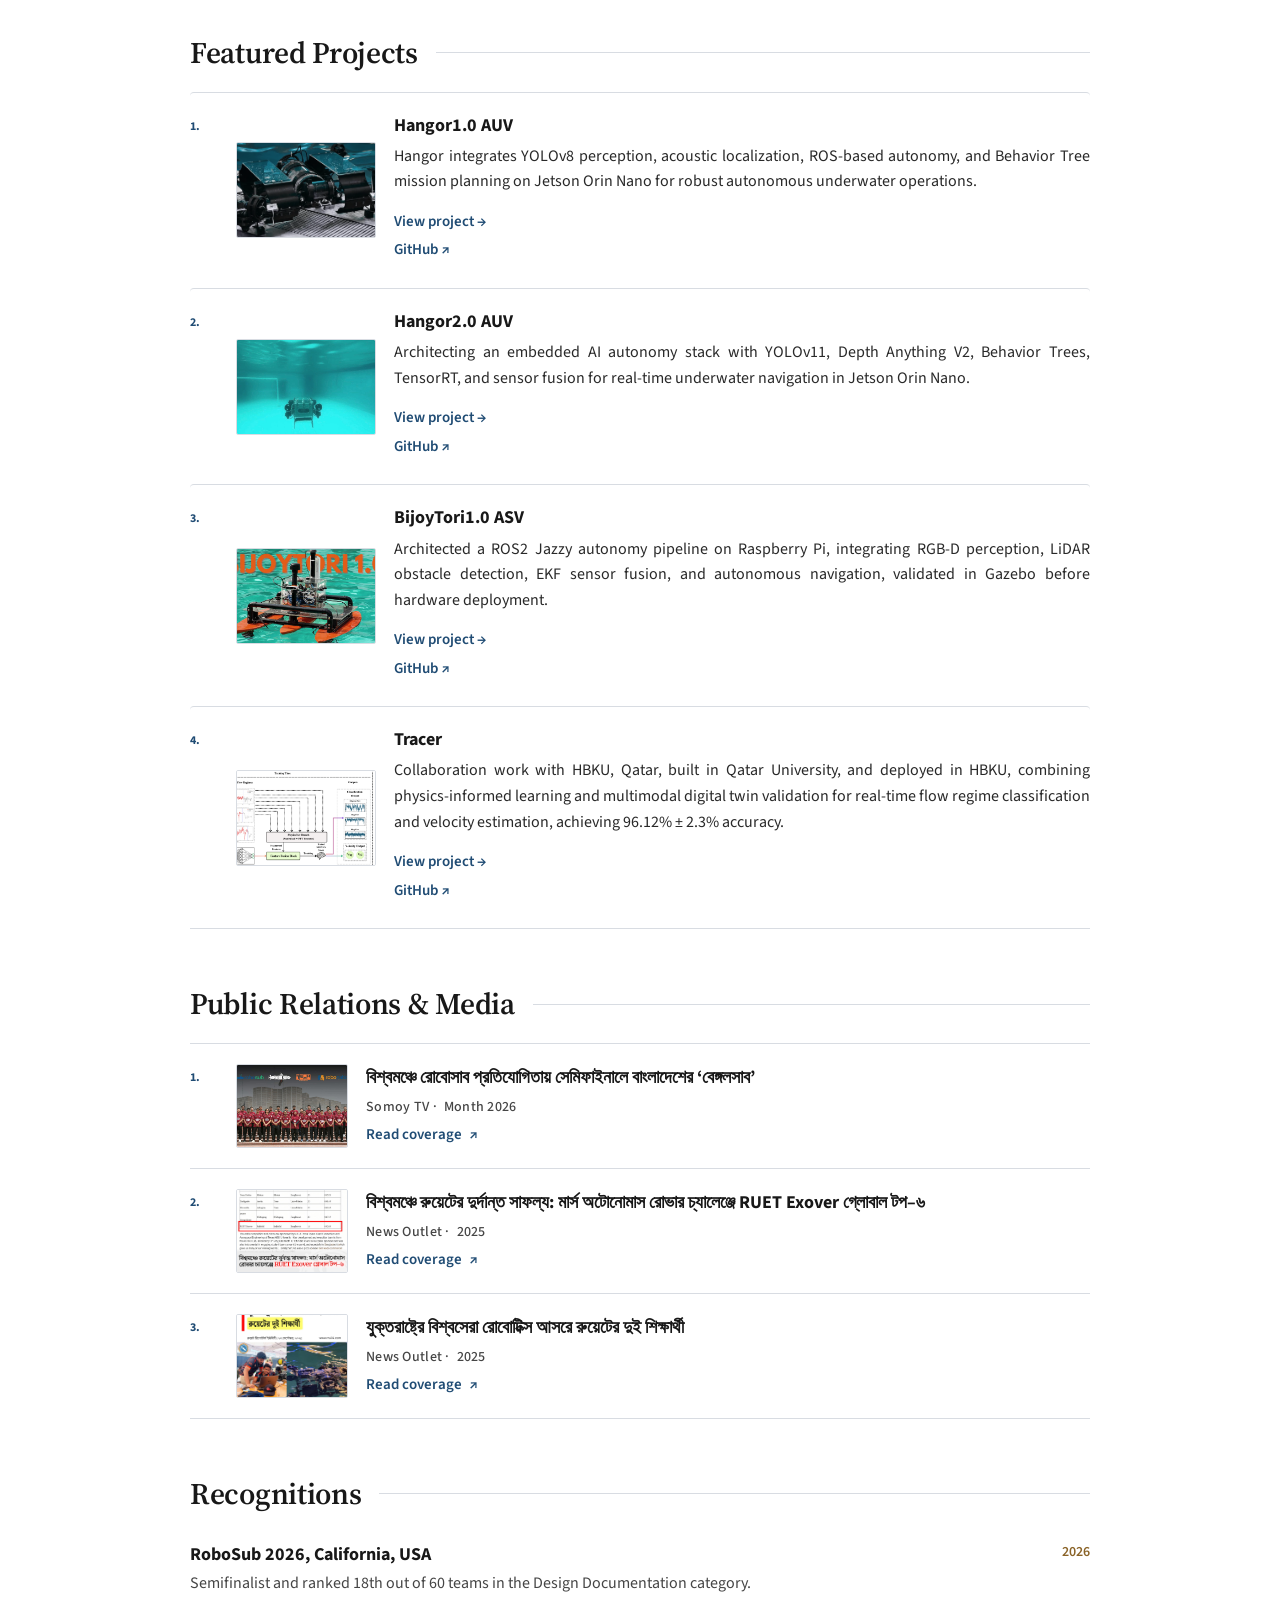
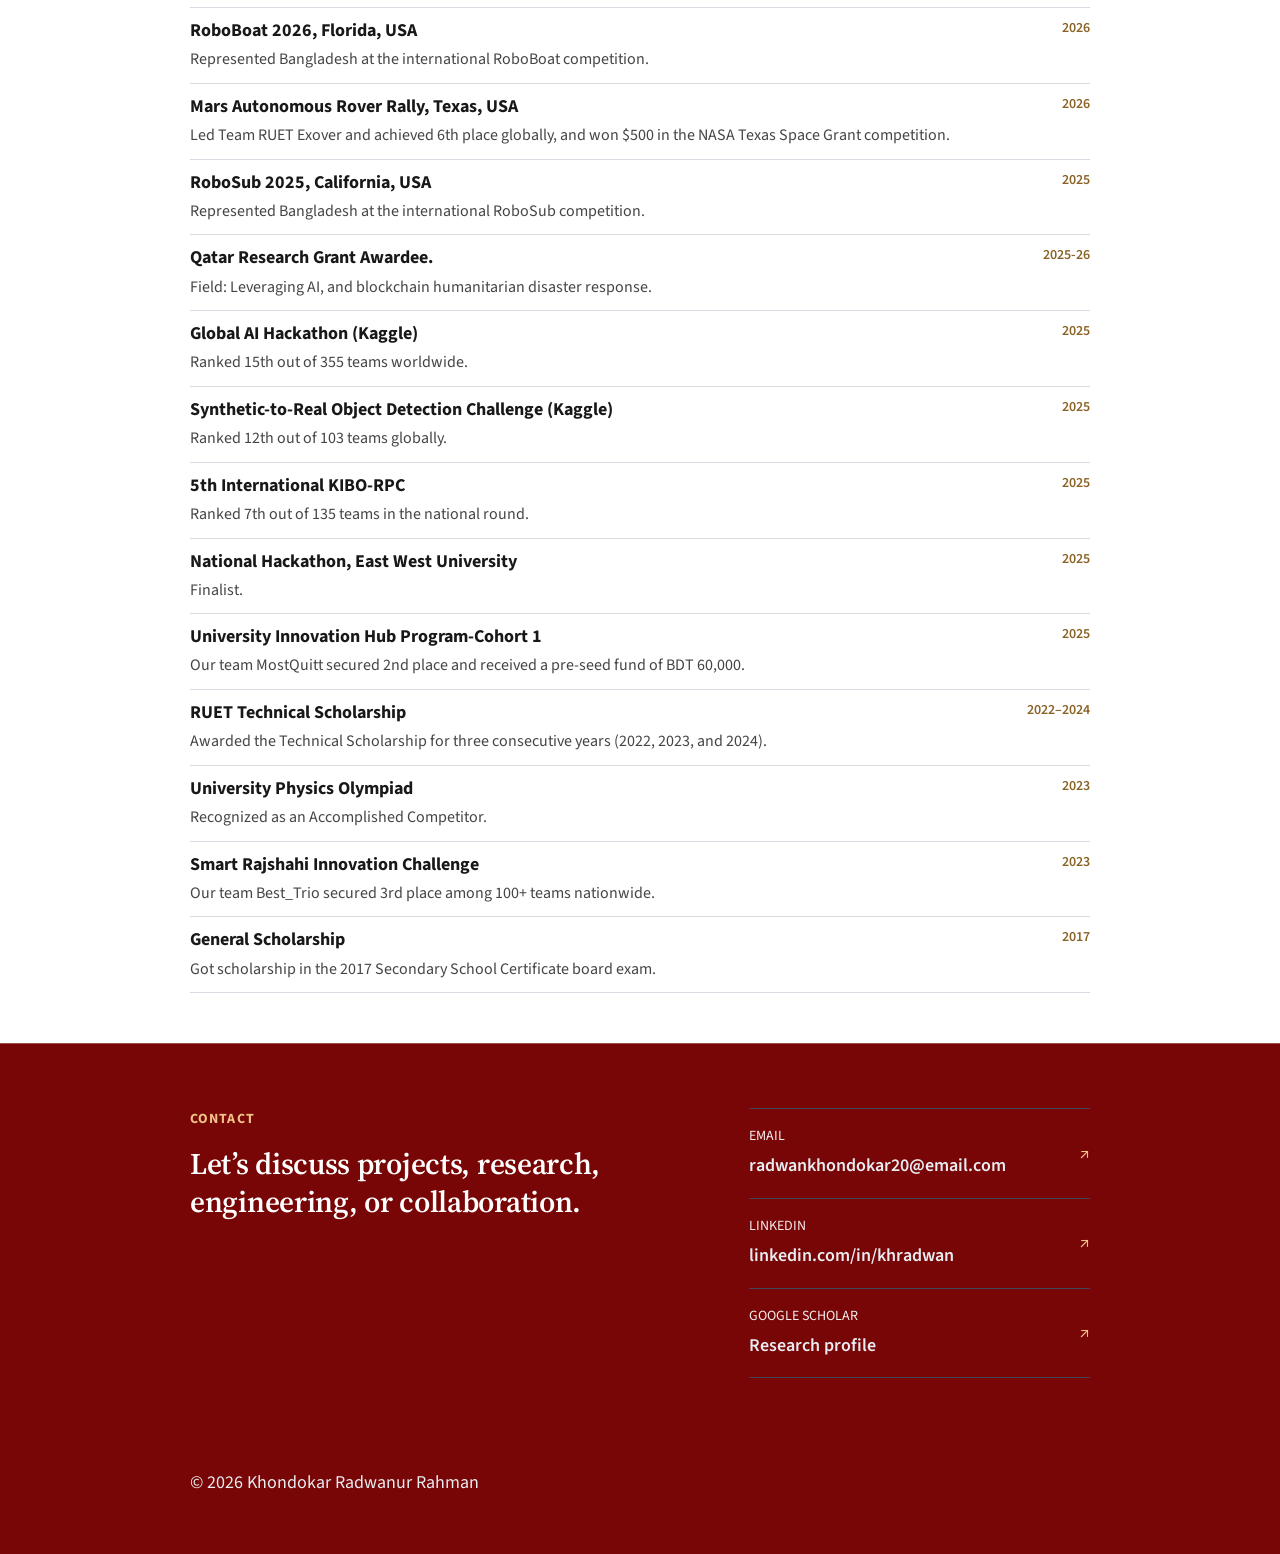
==== commit 66ebc2d5: "Add grant update" ====
--- a/index.html
+++ b/index.html
@@ -550,10 +550,10 @@
 
     <li class="reclist__item">
       <div class="reclist__row">
-      <h3>Qatar 3X Research Grant Awardee.</h3>
+      <h3>Qatar Research Grant Awardee.</h3>
         <span class="reclist__year">2025-26</span>
       </div>
-      <p>Fields: Digital Twin, Deepfake Detection, Disaster Response.</p>
+      <p>Field: Leveraging AI, and blockchain humanitarian disaster response.</p>
     </li>
 
     <li class="reclist__item">
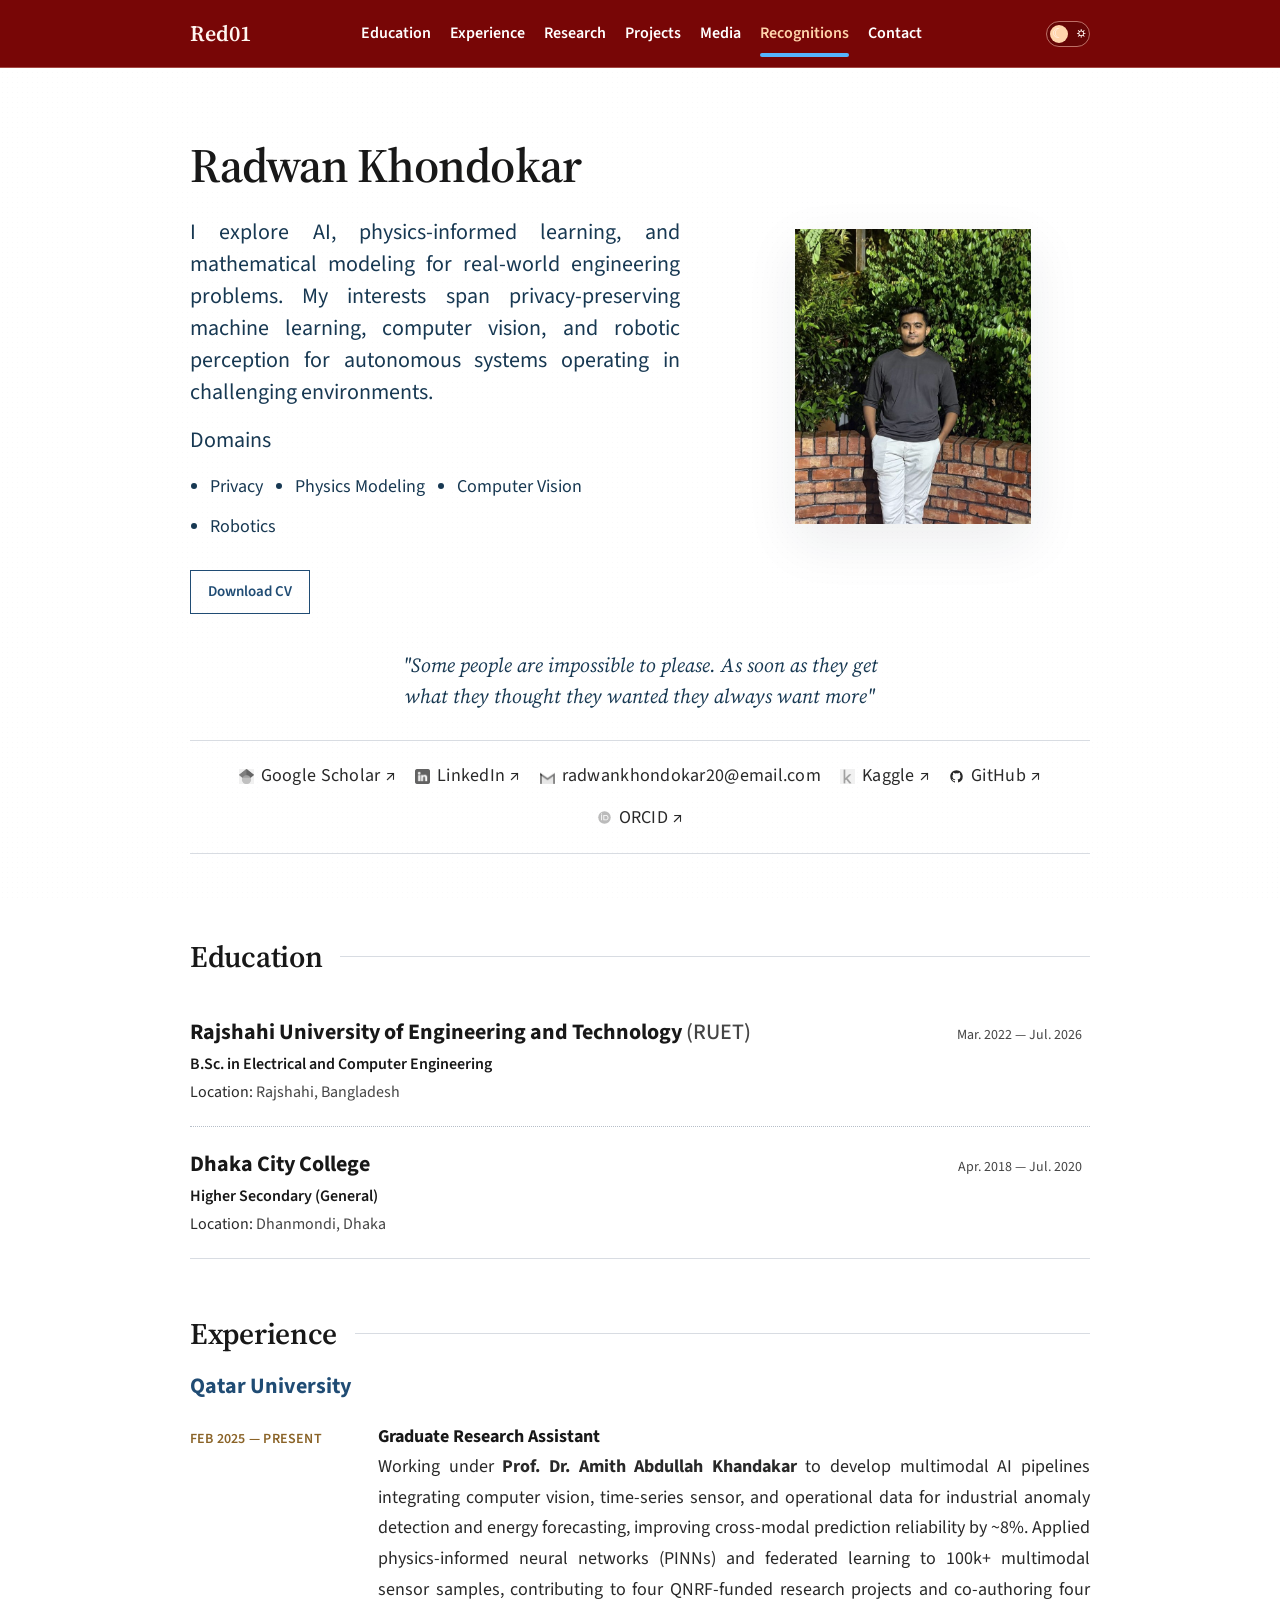
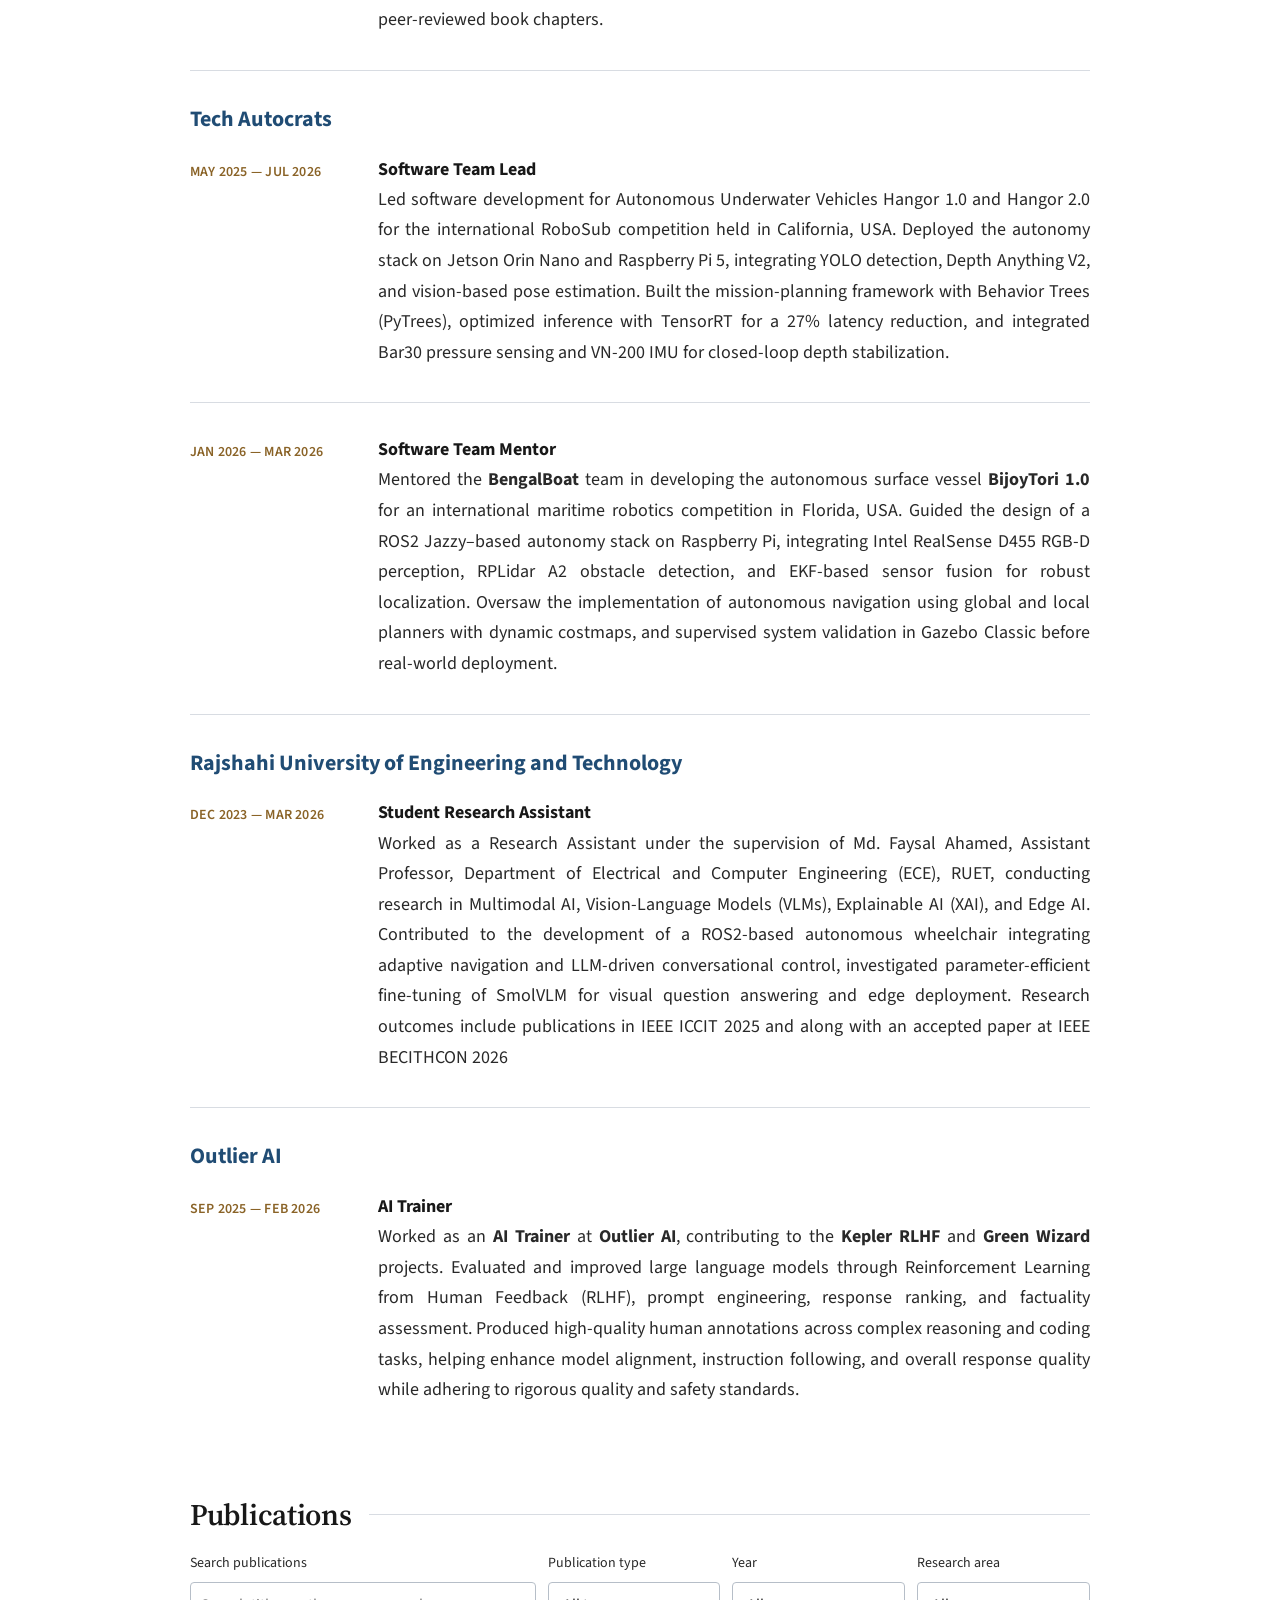
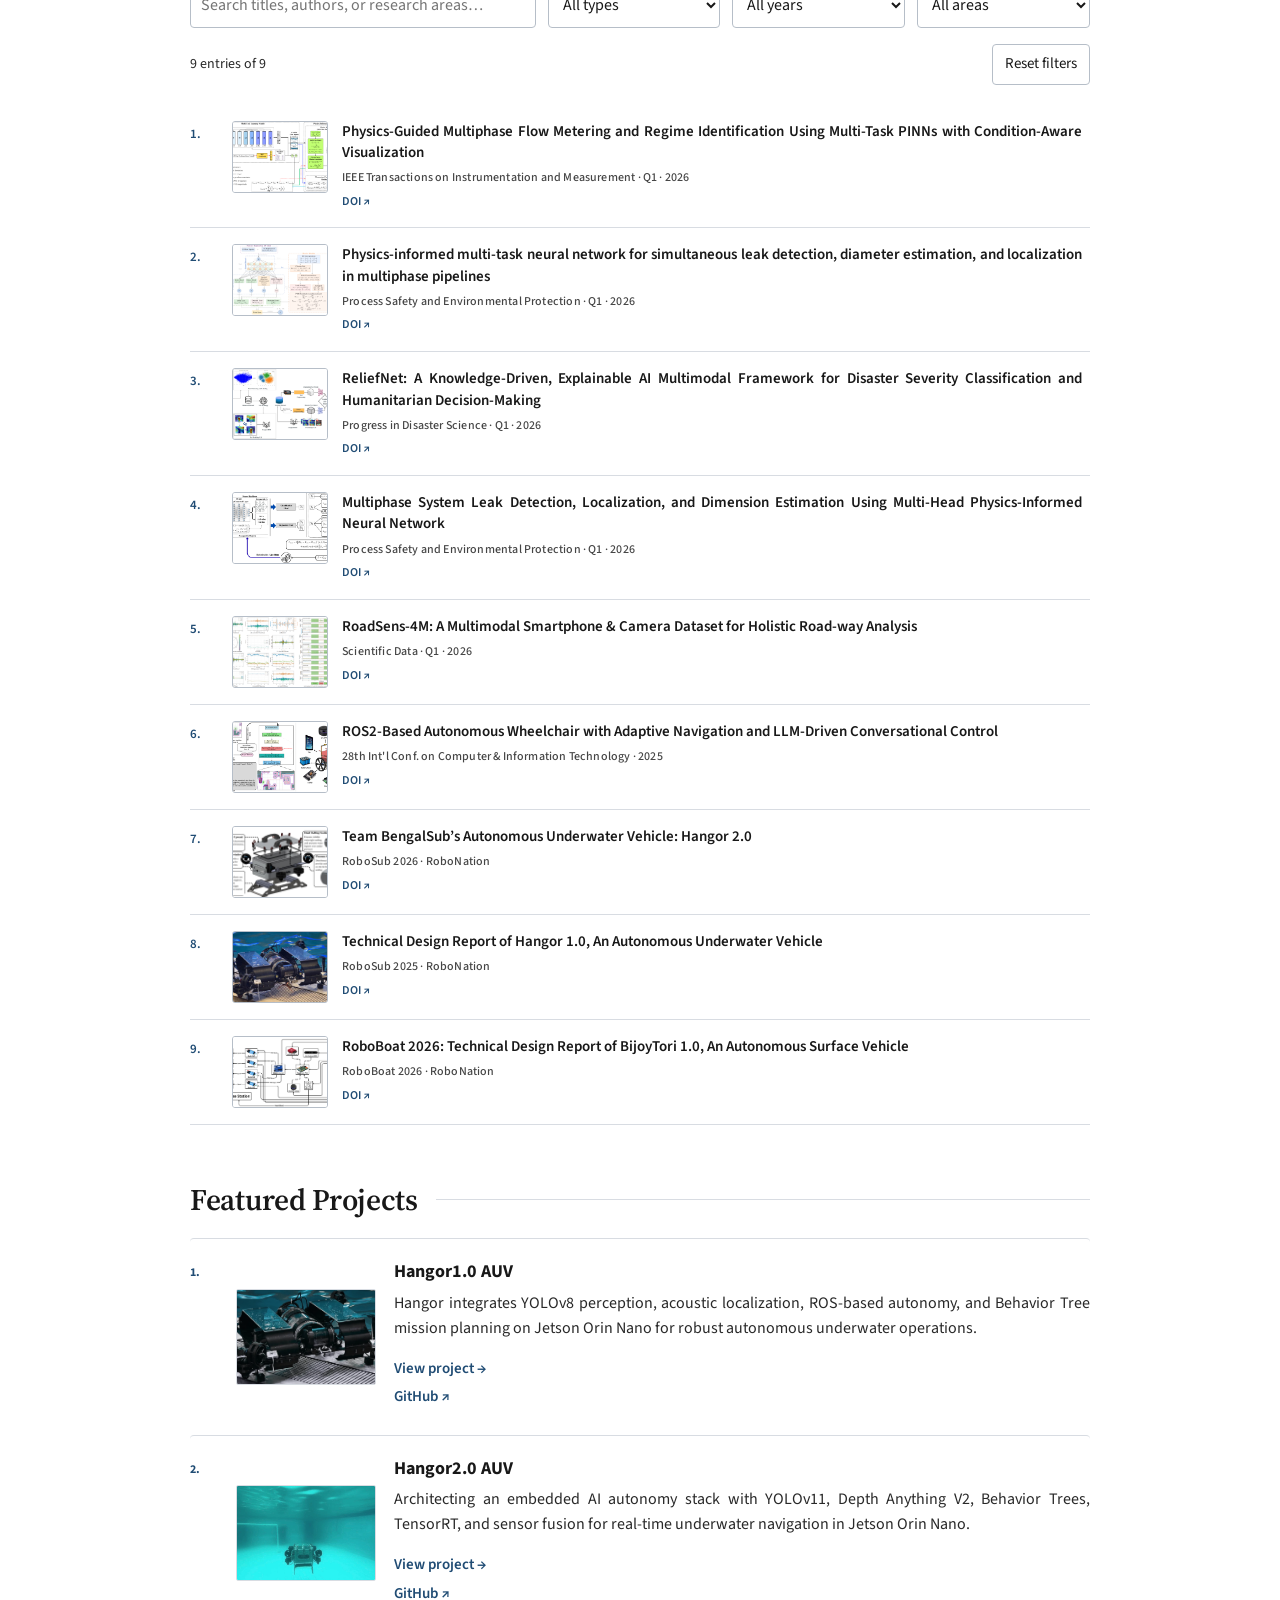
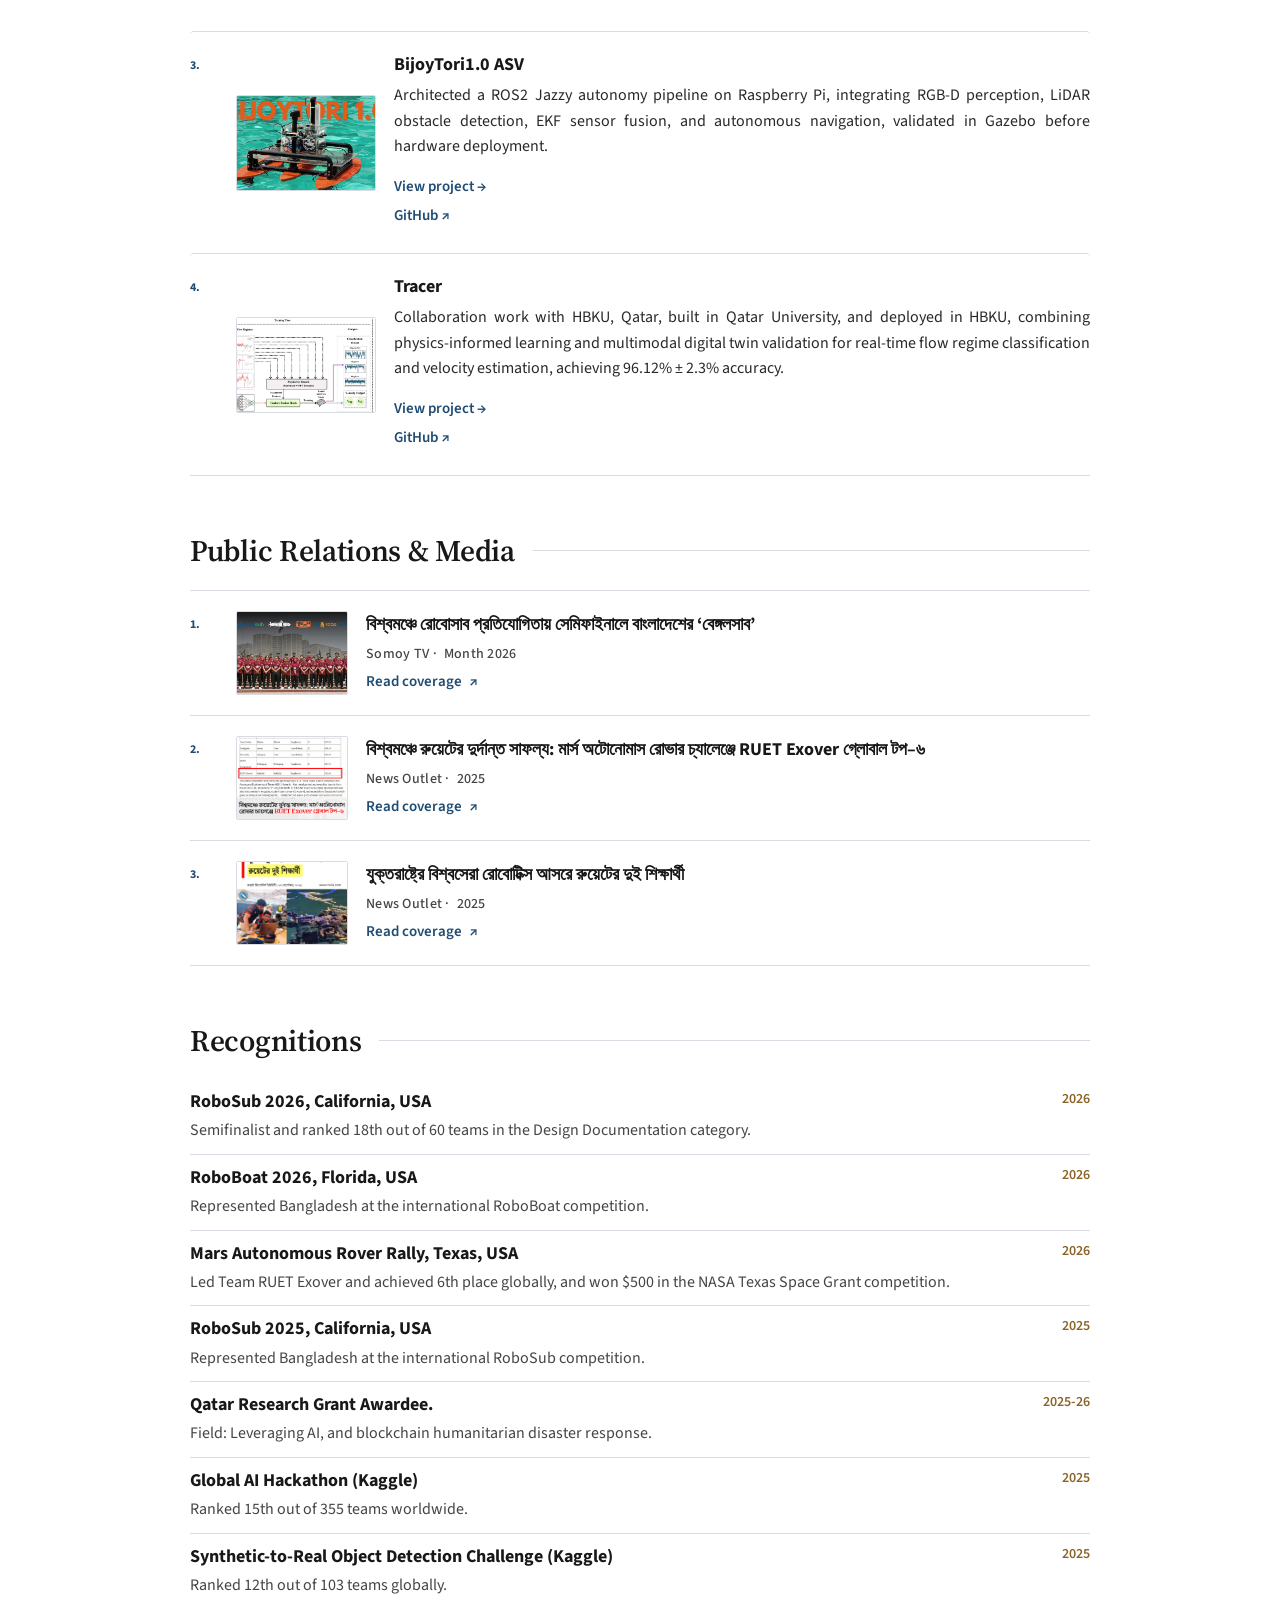
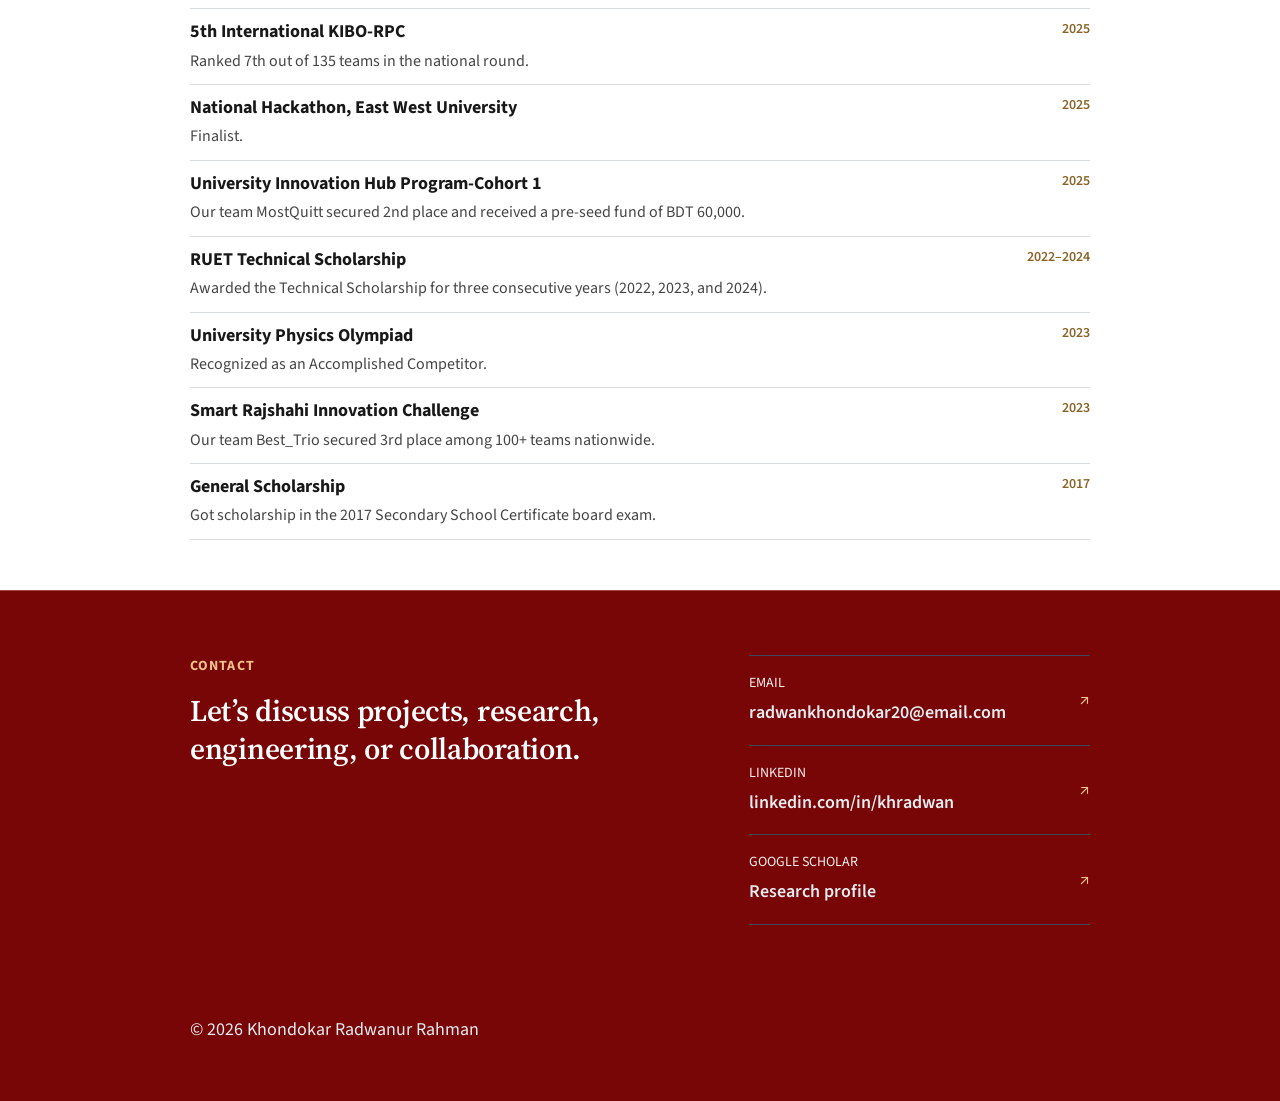
==== commit d15f90ae: "Update research section" ====
--- a/index.html
+++ b/index.html
@@ -213,6 +213,7 @@
       <span class="panel__rule" aria-hidden="true"></span>
     </header>
 
+    <!-- Publication categories and pie chart
     <div class="publication-overview">
       <dl class="publication-stats">
         <div class="publication-stat">
@@ -247,6 +248,7 @@
         </div>
       </aside>
     </div>
+    -->
 
     <div class="publication-filters" id="publicationFilters" hidden>
       <div class="publication-toolbar">
--- a/css/styles.css
+++ b/css/styles.css
@@ -621,16 +621,16 @@
 #research .pubcard {
   counter-increment: publication;
   display: grid;
-  grid-template-columns: 28px 112px minmax(0, 1fr);
+  grid-template-columns: 28px 96px minmax(0, 1fr);
   align-items: start;
-  gap: 18px;
-  padding: 20px 8px 20px 0;
+  gap: 14px;
+  padding: 16px 8px 16px 0;
   overflow: visible;
   background: transparent;
   border: 0;
   border-bottom: 1px solid var(--rule);
   scroll-snap-align: none;
-  transition: background-color .2s ease, padding .2s ease;
+  transition: background-color .2s ease;
 }
 
 #research .pubcard::before {
@@ -643,7 +643,6 @@
 }
 
 #research .pubcard:hover {
-  padding-left: 8px;
   background: color-mix(in srgb, var(--blue) 5%, transparent);
   box-shadow: none;
   transform: none;
@@ -651,7 +650,7 @@
 
 #research .pubcard__frame { min-width: 0; }
 #research .pubcard__figure {
-  width: 112px;
+  width: 96px;
   aspect-ratio: 4 / 3;
   background: white;
   border: 1px solid var(--rule-dark);
@@ -677,6 +676,10 @@
   font-size: 15px;
   font-weight: 600;
   line-height: 1.42;
+  text-align: justify;
+  text-wrap: wrap;
+  hyphens: auto;
+  overflow-wrap: break-word;
 }
 
 #research .pubcard__journal {
@@ -685,9 +688,10 @@
   margin: 0 0 5px;
   color: var(--muted);
   font-family: var(--sans);
-  font-size: 11px;
+  font-size: 12px;
   font-weight: 500;
   line-height: 1.45;
+  text-align: justify;
   text-transform: none;
 }
 
@@ -696,7 +700,7 @@
   align-self: flex-start;
   margin: 0;
   color: var(--blue);
-  font-size: 11px;
+  font-size: 12px;
   font-weight: 600;
   letter-spacing: .04em;
 }
@@ -755,8 +759,6 @@
   .publication-more { align-items: flex-end; flex-direction: column; }
   #research .pubcard { grid-template-columns: 22px 76px minmax(0, 1fr); gap: 10px; padding-block: 17px; }
   #research .pubcard__figure { width: 76px; }
-  #research .pubcard__body h3 { font-size: 13px; }
-  #research .pubcard__journal, #research .pubcard__doi { font-size: 10px; }
 }
 
 /* Project navigation and detail pages */
@@ -831,7 +833,7 @@
   font-family: var(--sans); font-size: var(--type-subtitle); font-weight: 700; line-height: 1.35;
 }
 .explog__body h3, .explog__body h4, .projcard__content h3,
-.media-card__content h3, .reclist__item h3, #research .pubcard__body h3,
+.media-card__content h3, .reclist__item h3,
 .skillgroup h3, .writelist__title {
   font-family: var(--sans); font-size: 18px; font-weight: 700; line-height: 1.4; letter-spacing: normal;
 }
@@ -841,12 +843,12 @@
 .hero__affiliation, .edurow__body p, .publication-stat dd { font-size: 16px; line-height: 1.6; }
 .education-item__degree, .education-item__top time { font-style: normal; }
 .edurow__time, .explog__time, .education-item__top time, .explog__org,
-.media-card__meta, .reclist__year, #research .pubcard__journal,
+.media-card__meta, .reclist__year,
 .publication-toolbar label, .publication-results, .publication-more,
 .sitefoot__links span, .sitefoot__base { font-size: var(--type-label); line-height: 1.5; }
 .eyebrow, .sitefoot__eyebrow { font-size: var(--type-label); font-weight: 700; letter-spacing: .08em; }
 .button, .projcard__github, .projcard__hint, .media-card__link,
-#research .pubcard__doi, .writelist__link, .publication-results button,
+.writelist__link, .publication-results button,
 .publication-empty button, .project-detail__figure figcaption { font-size: var(--type-small); line-height: 1.5; }
 .projcard__github, .media-card__link, #research .pubcard__doi, .writelist__link { text-transform: none; letter-spacing: normal; }
 .publication-toolbar input, .publication-toolbar select { font-size: 16px; }
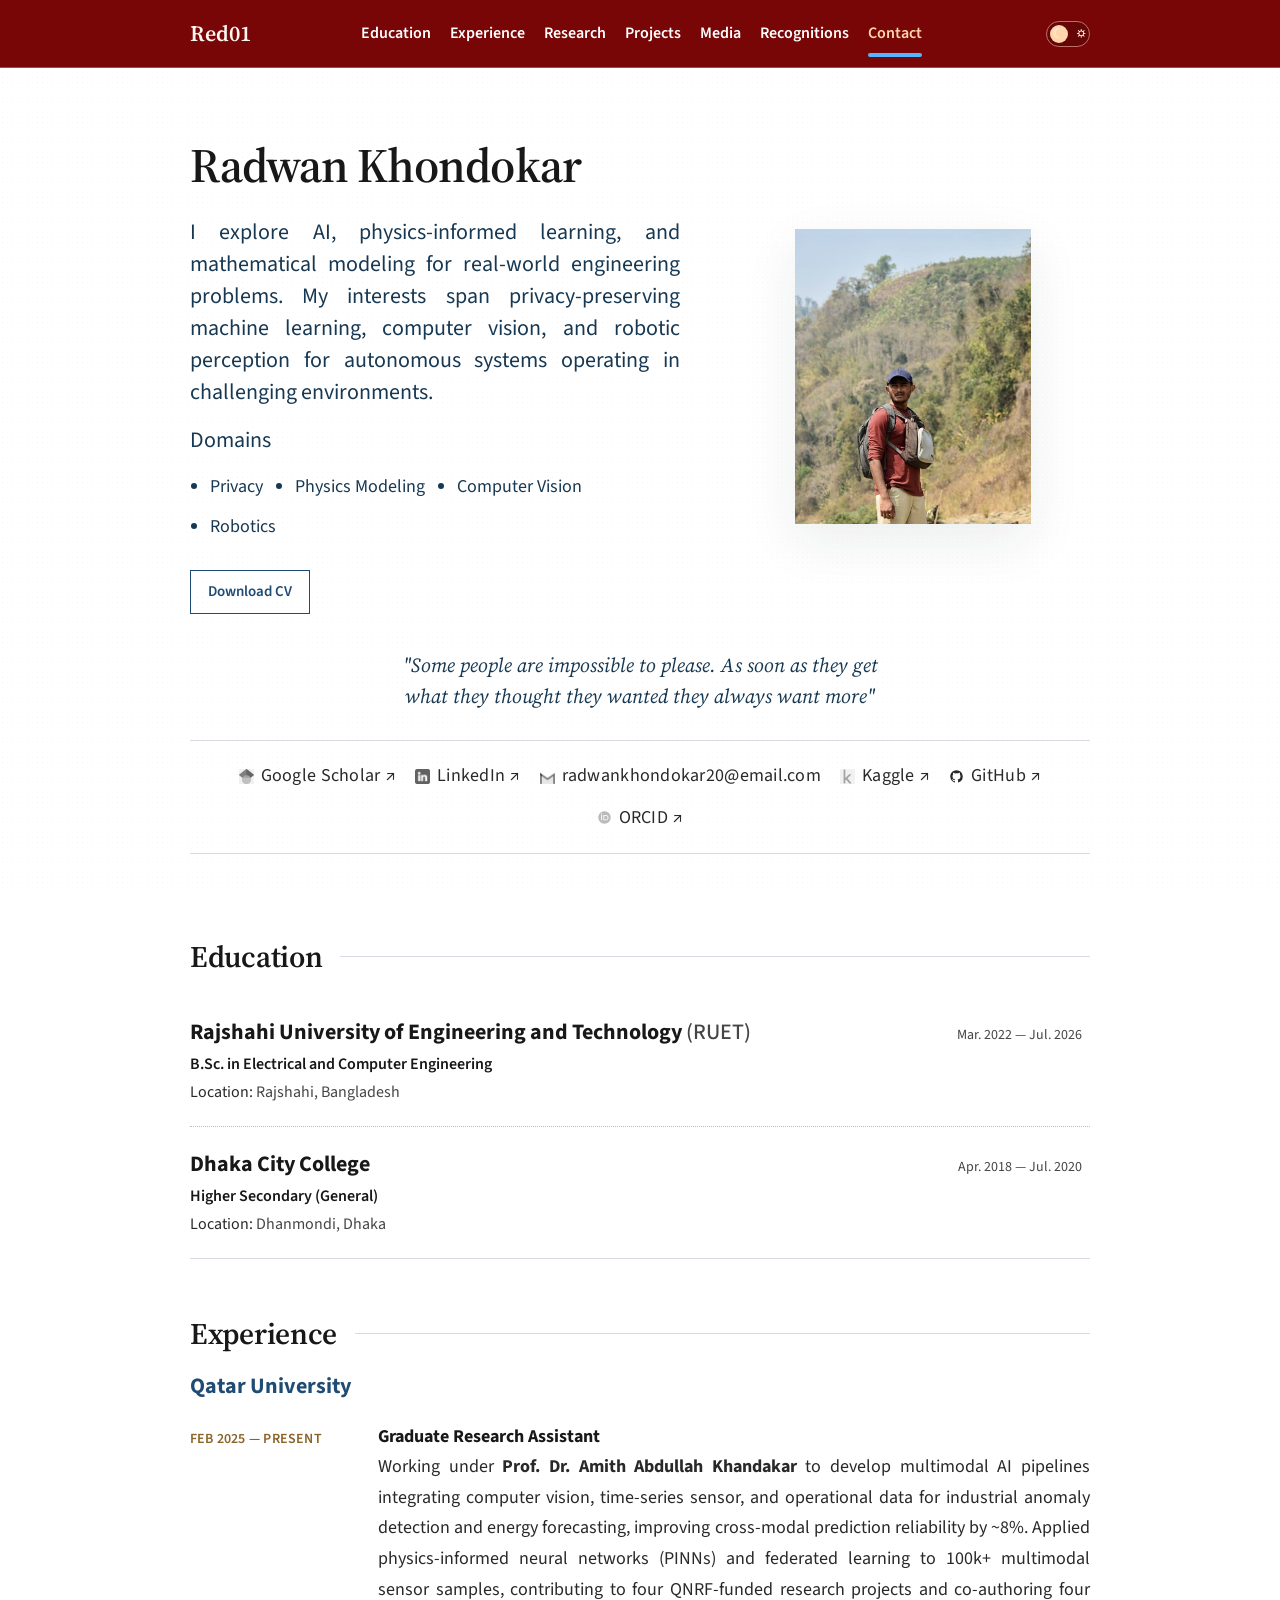
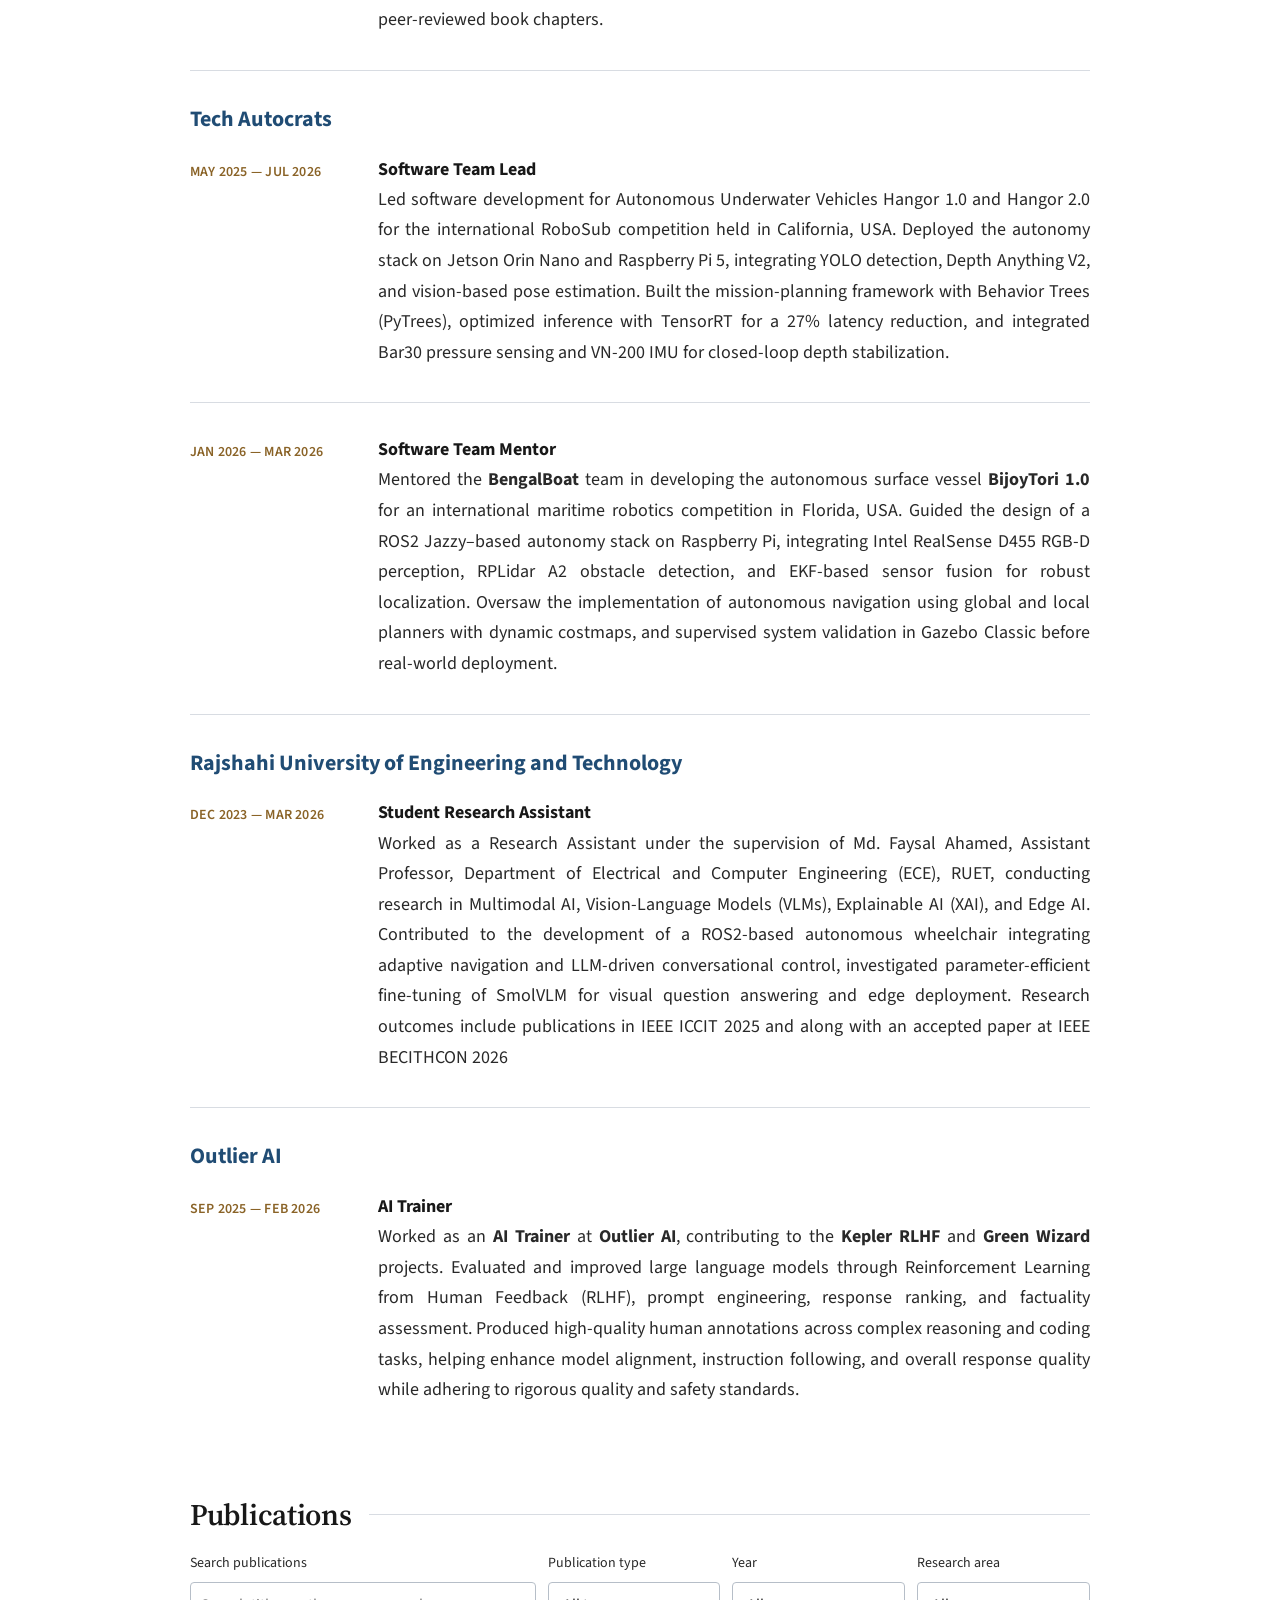
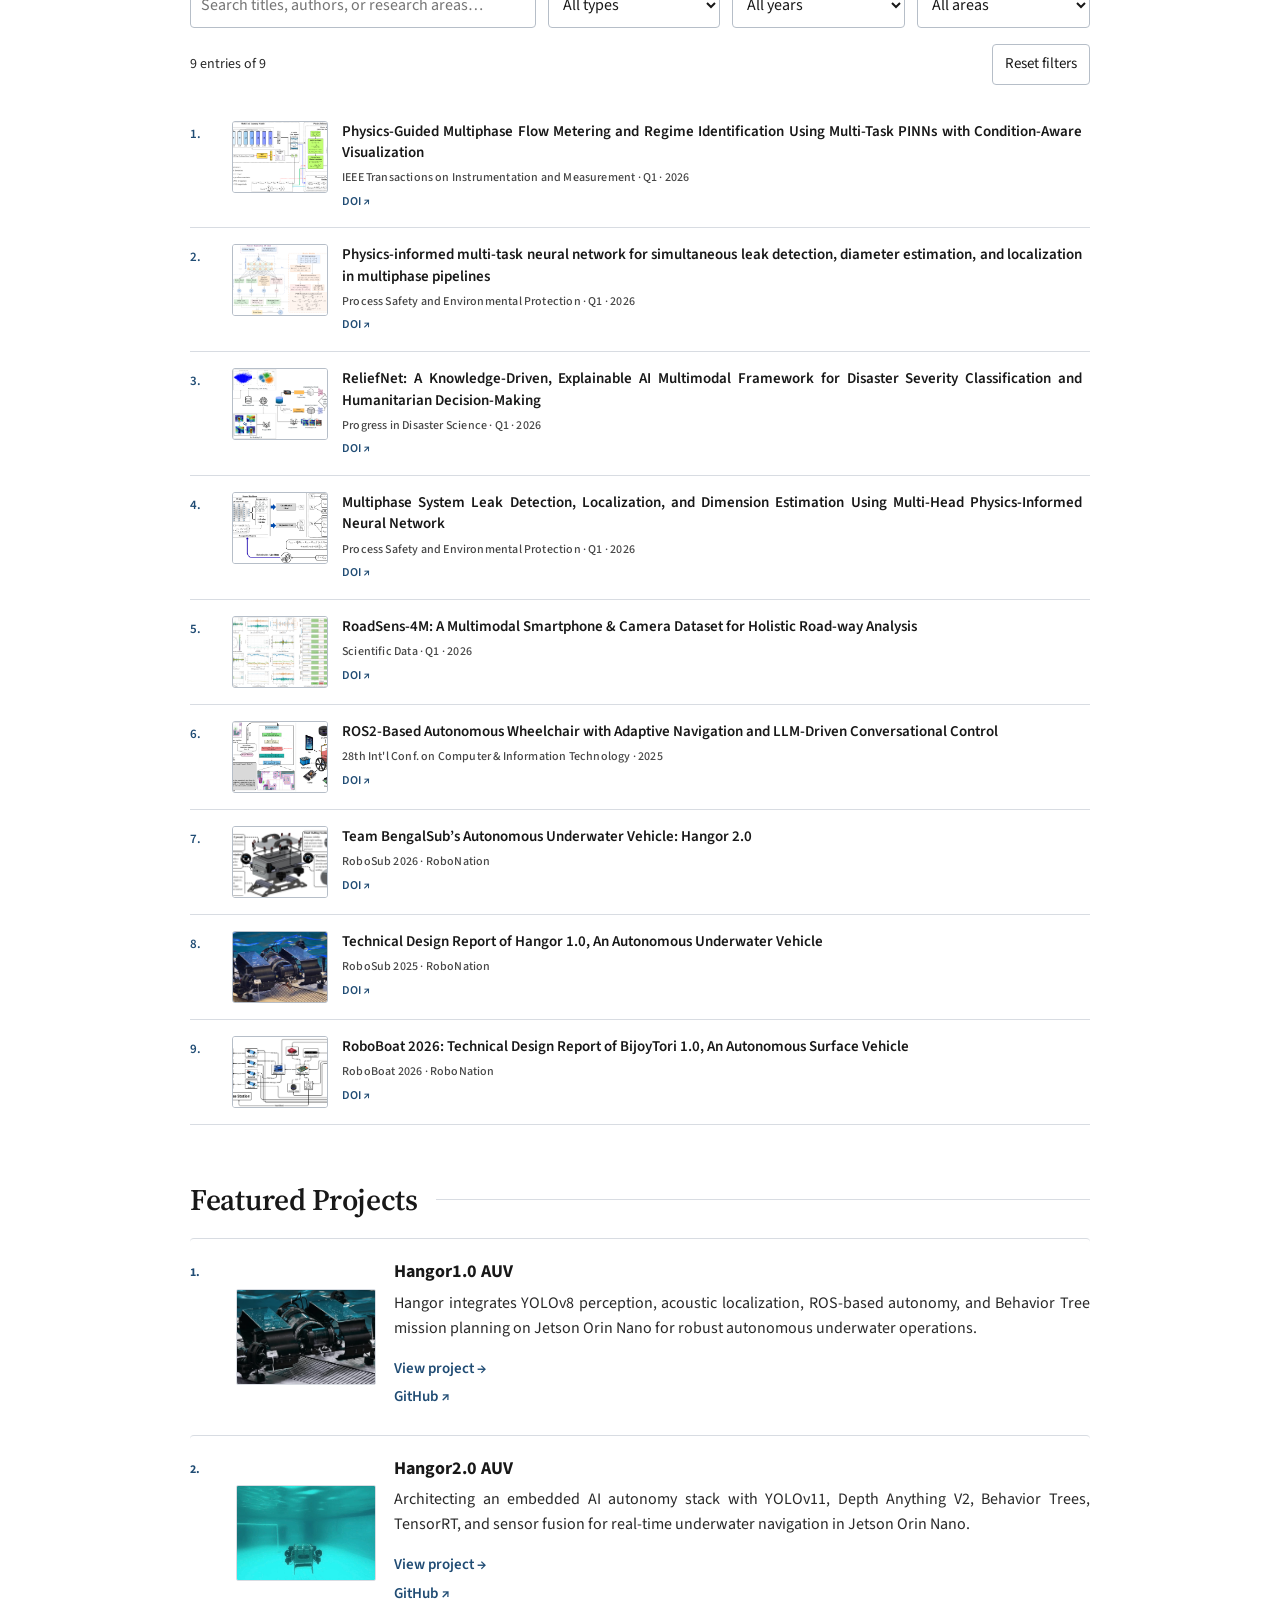
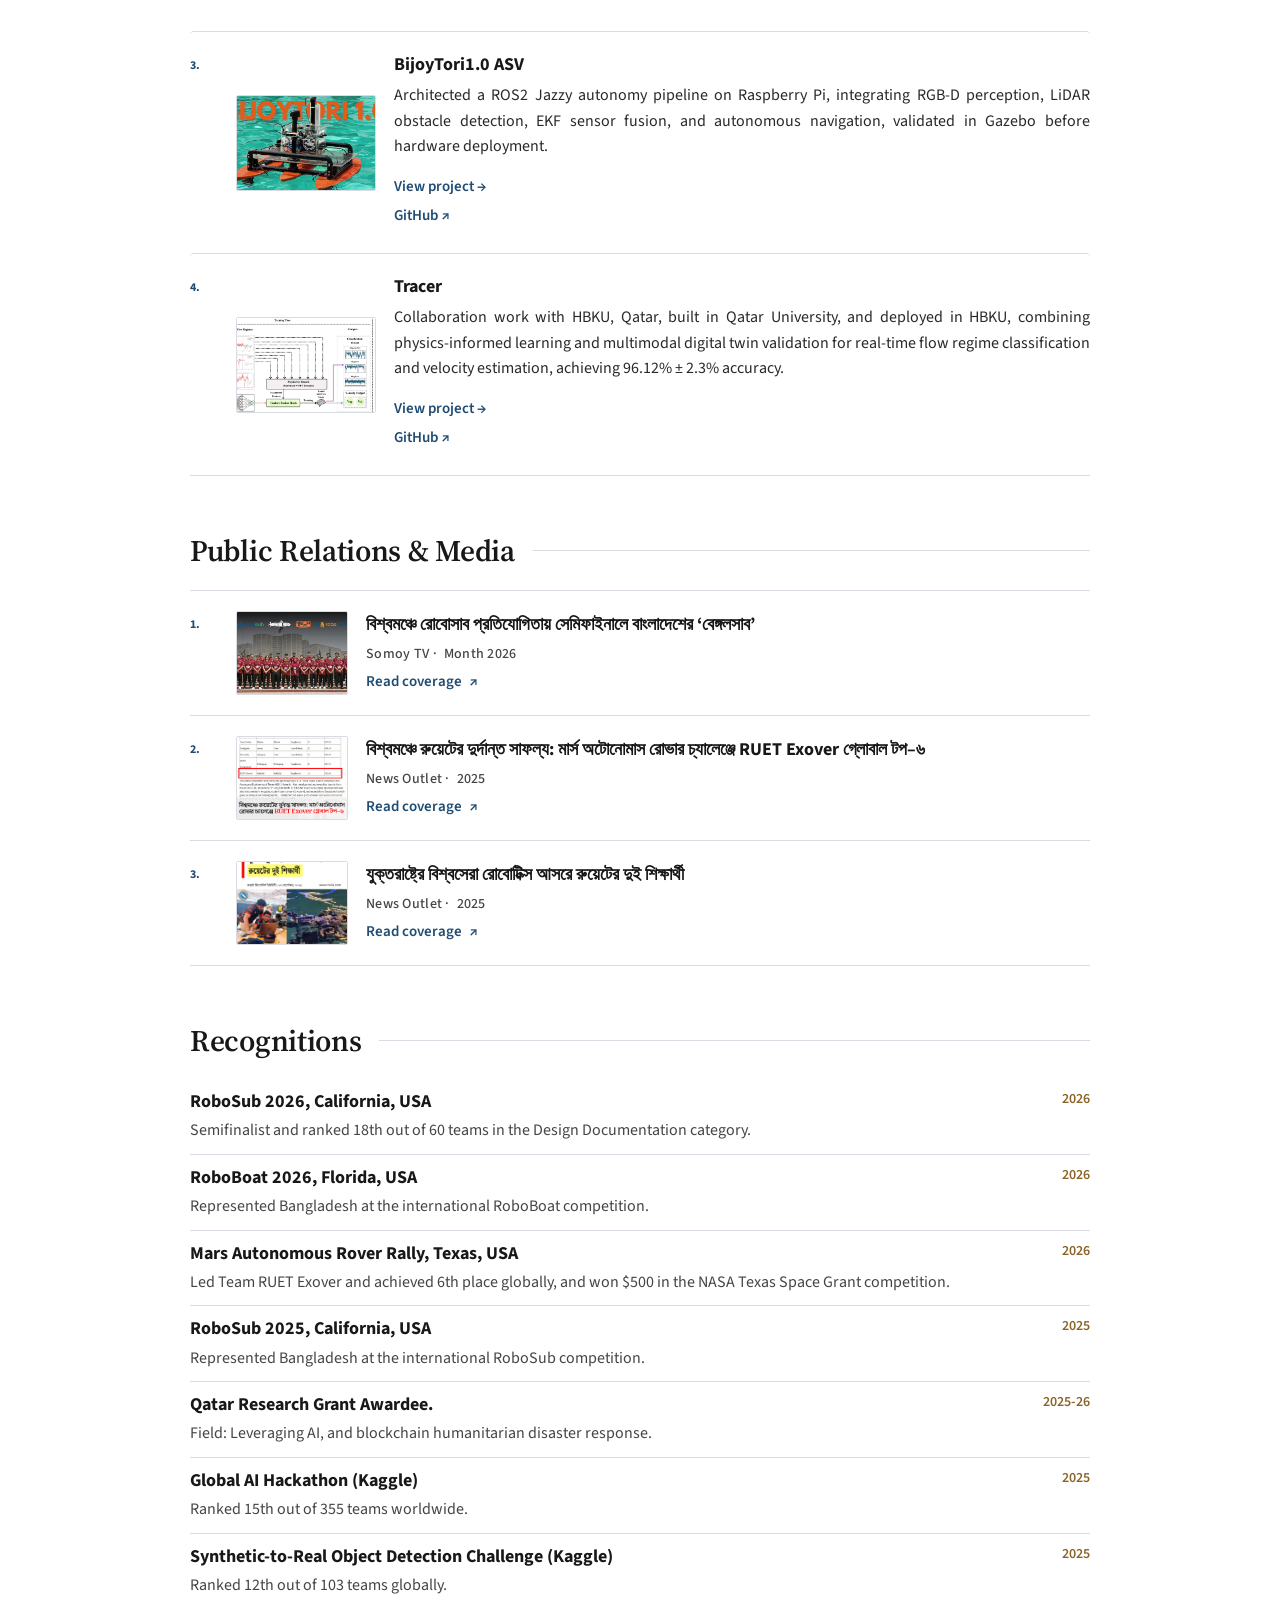
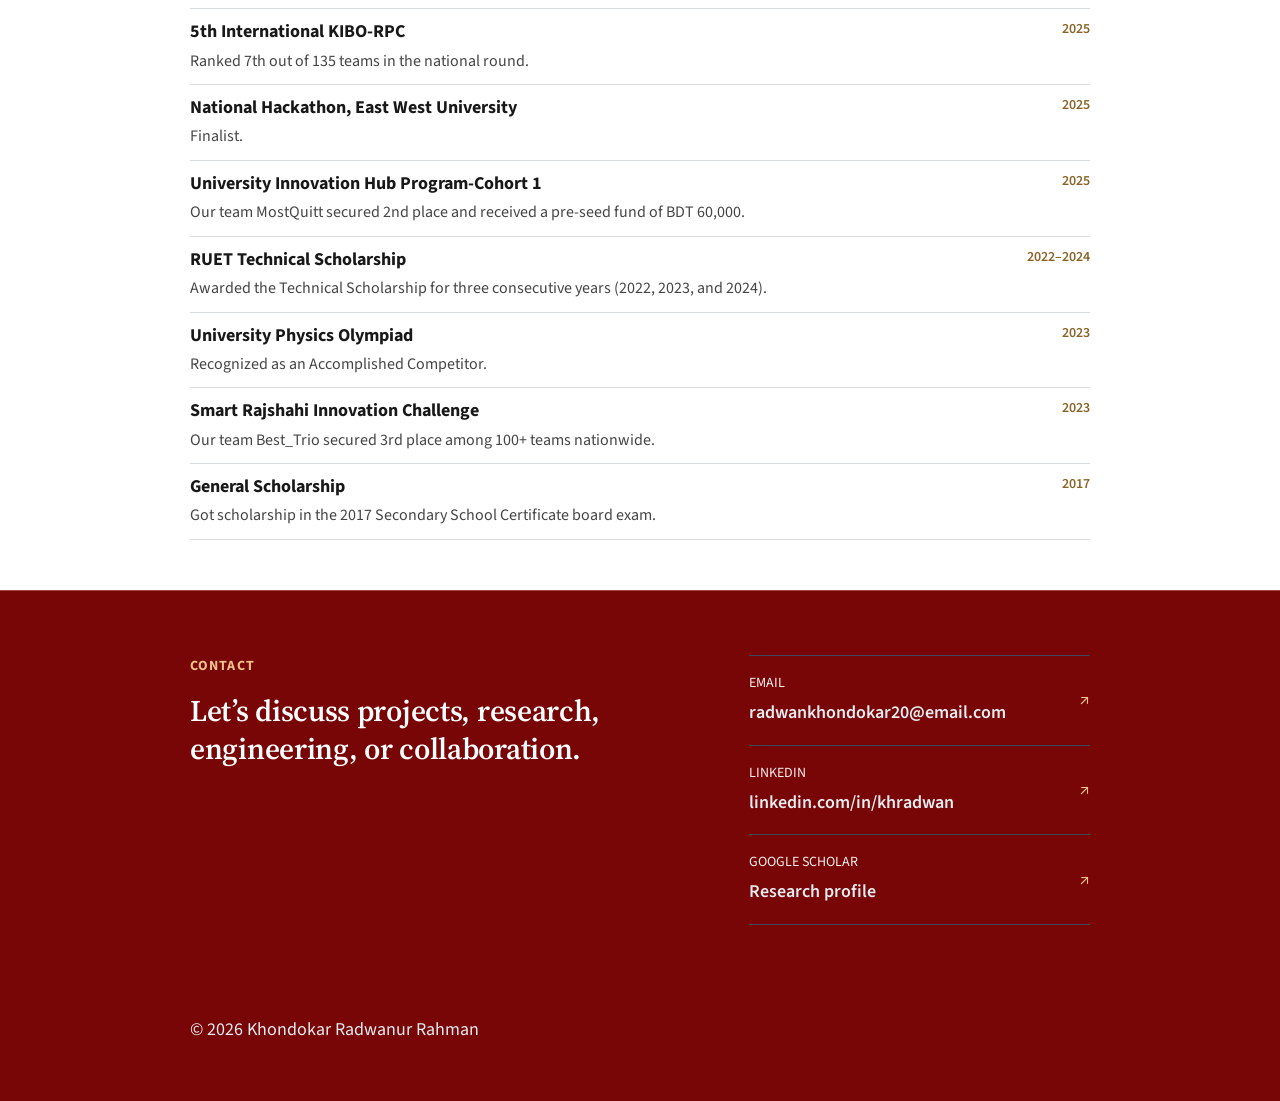
==== commit 6c755024: "Add profile pic update" ====
--- a/index.html
+++ b/index.html
@@ -69,7 +69,7 @@
         </div>
       </div>
       <figure class="hero__portrait-wrap">
-        <img class="hero__portrait" src="assets/images/profile/Radwan.jpeg" alt="Portrait of Khondokar Radwanur Rahman">
+        <img class="hero__portrait" src="assets/images/profile/radwann.jpg" alt="Portrait of Khondokar Radwanur Rahman">
       </figure>
     </div>
 
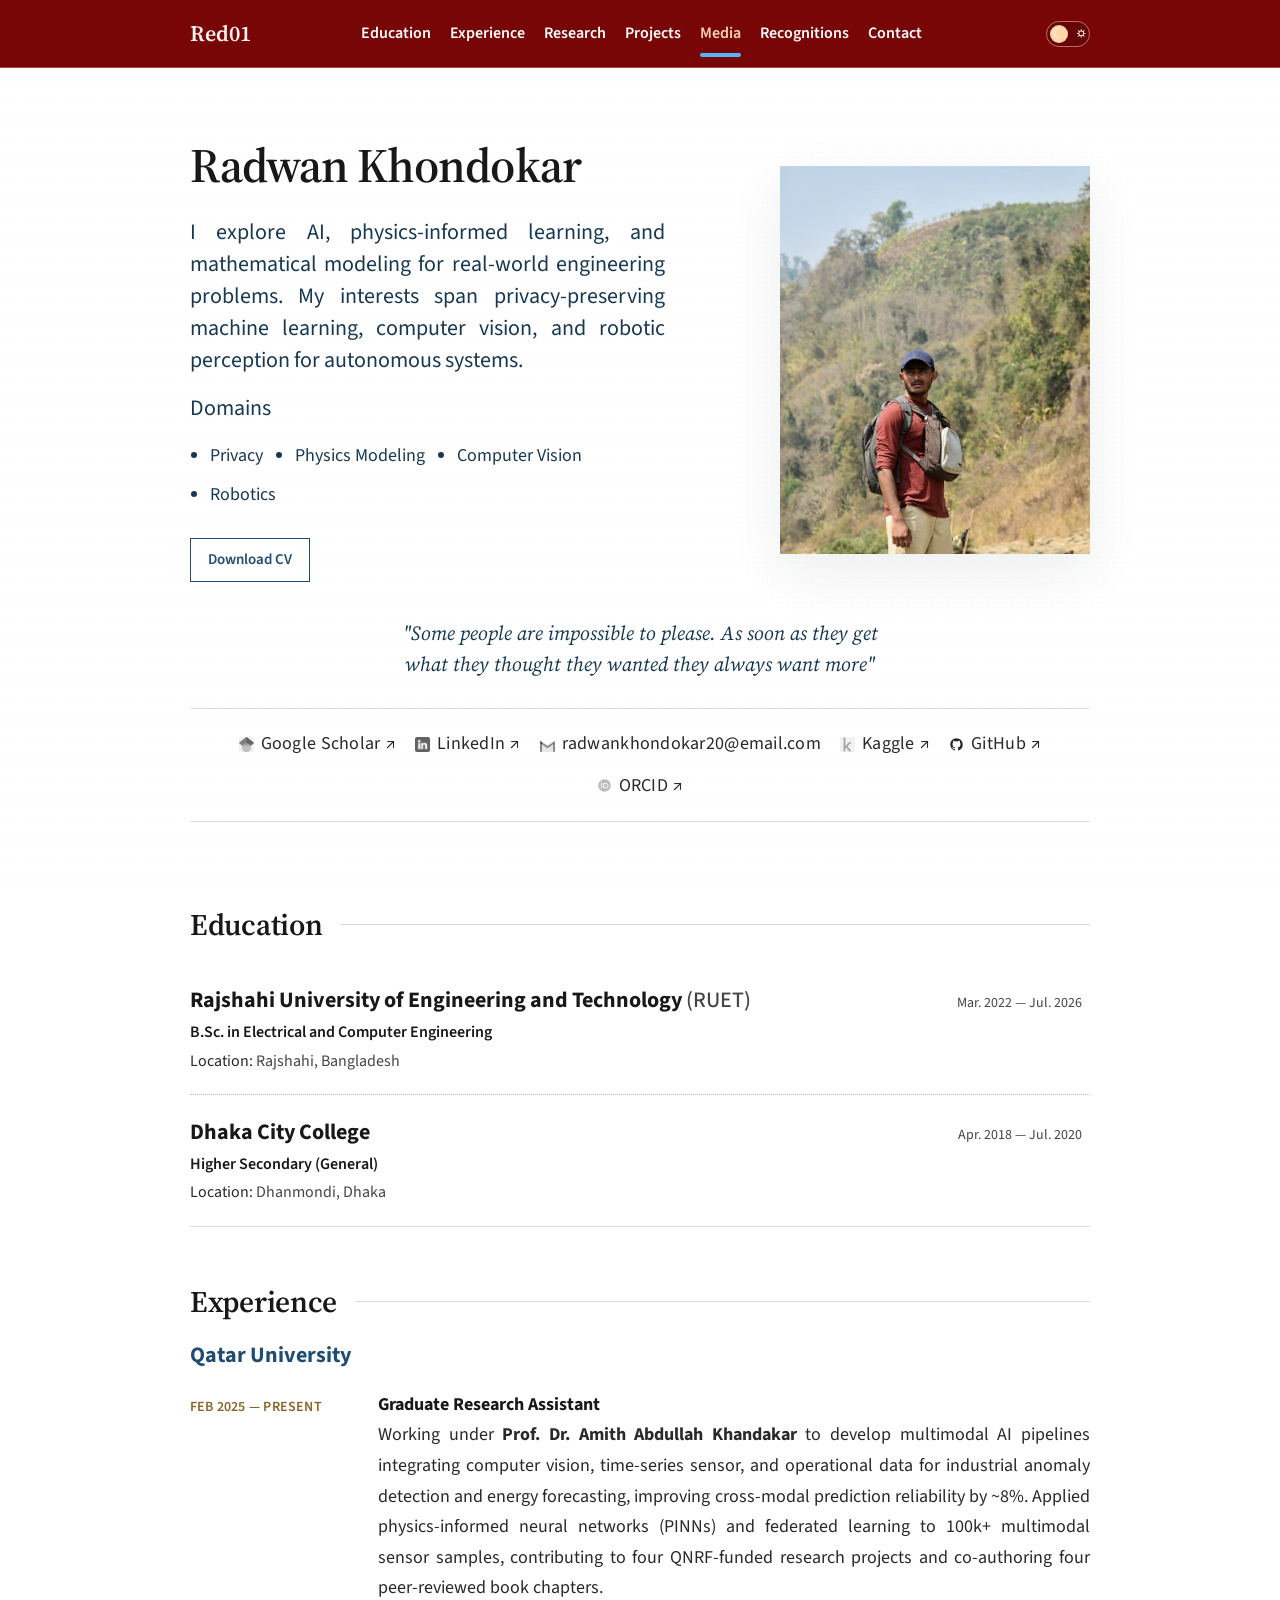
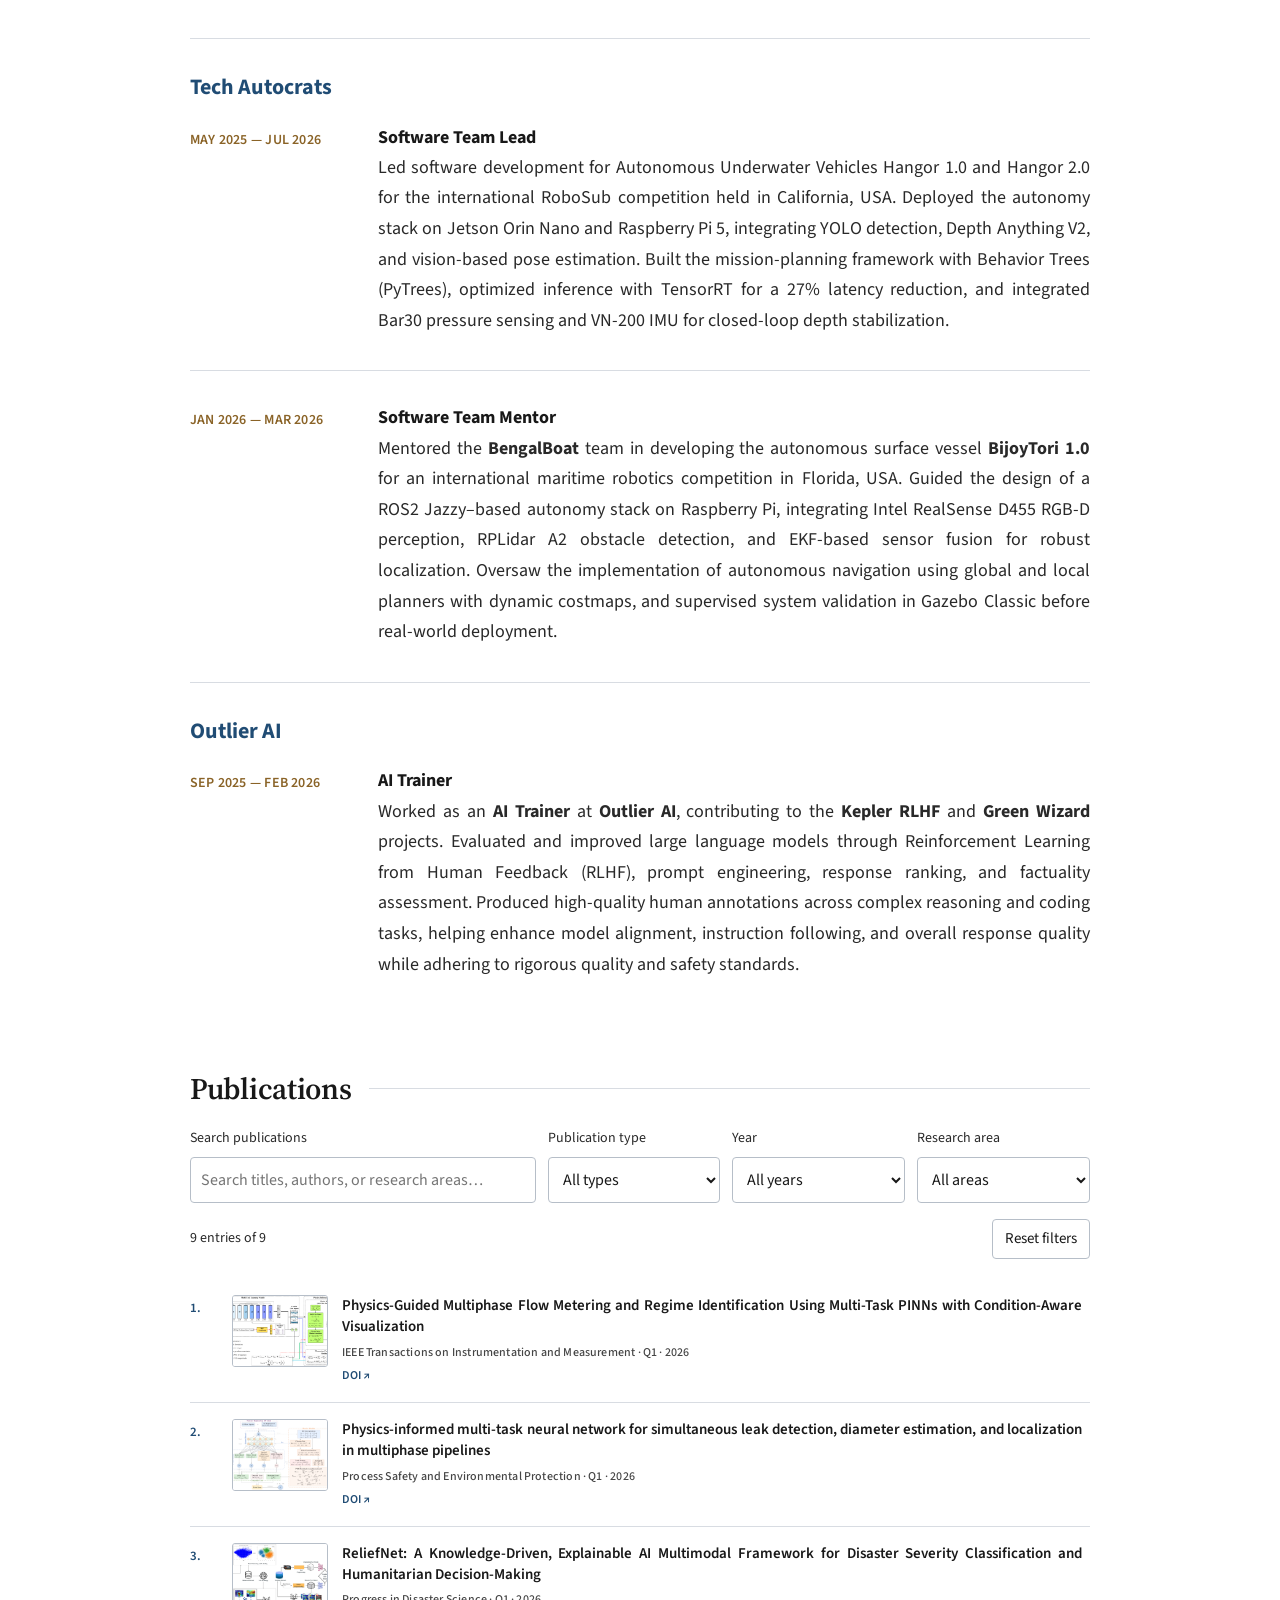
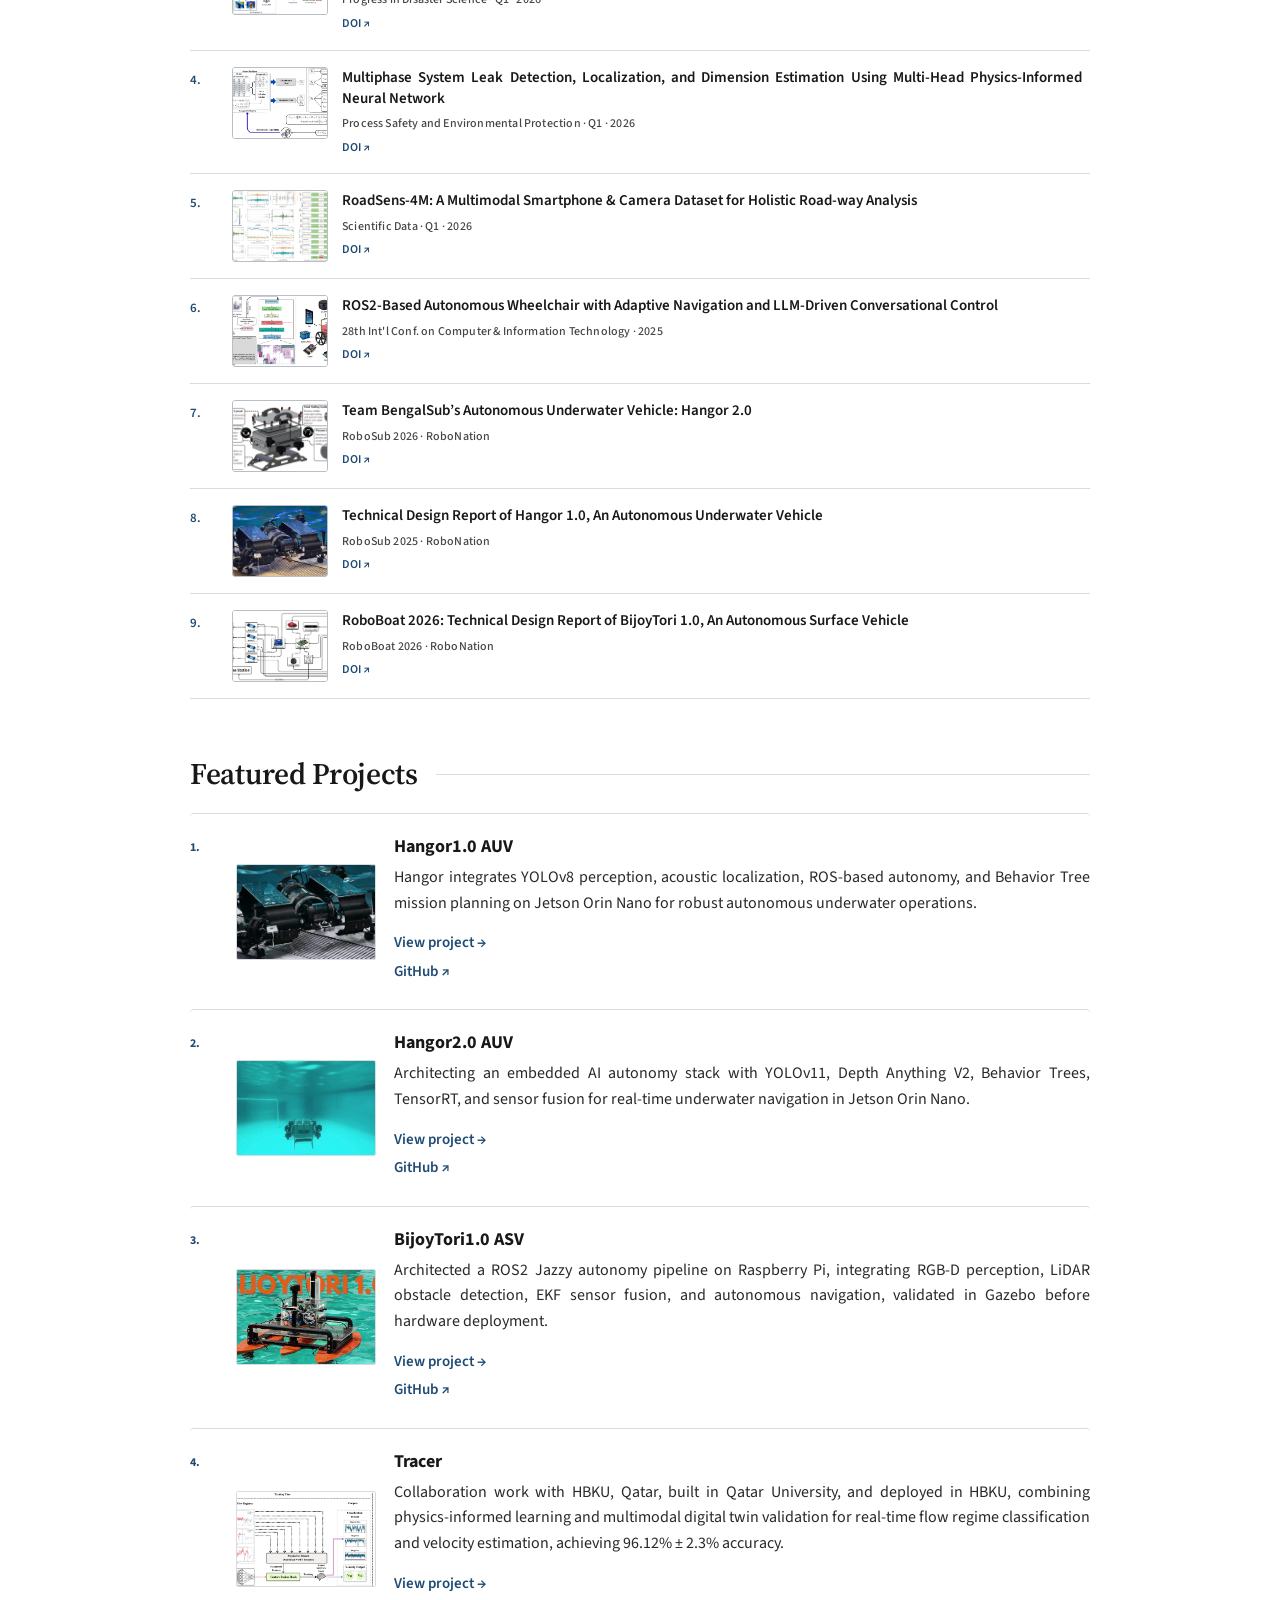
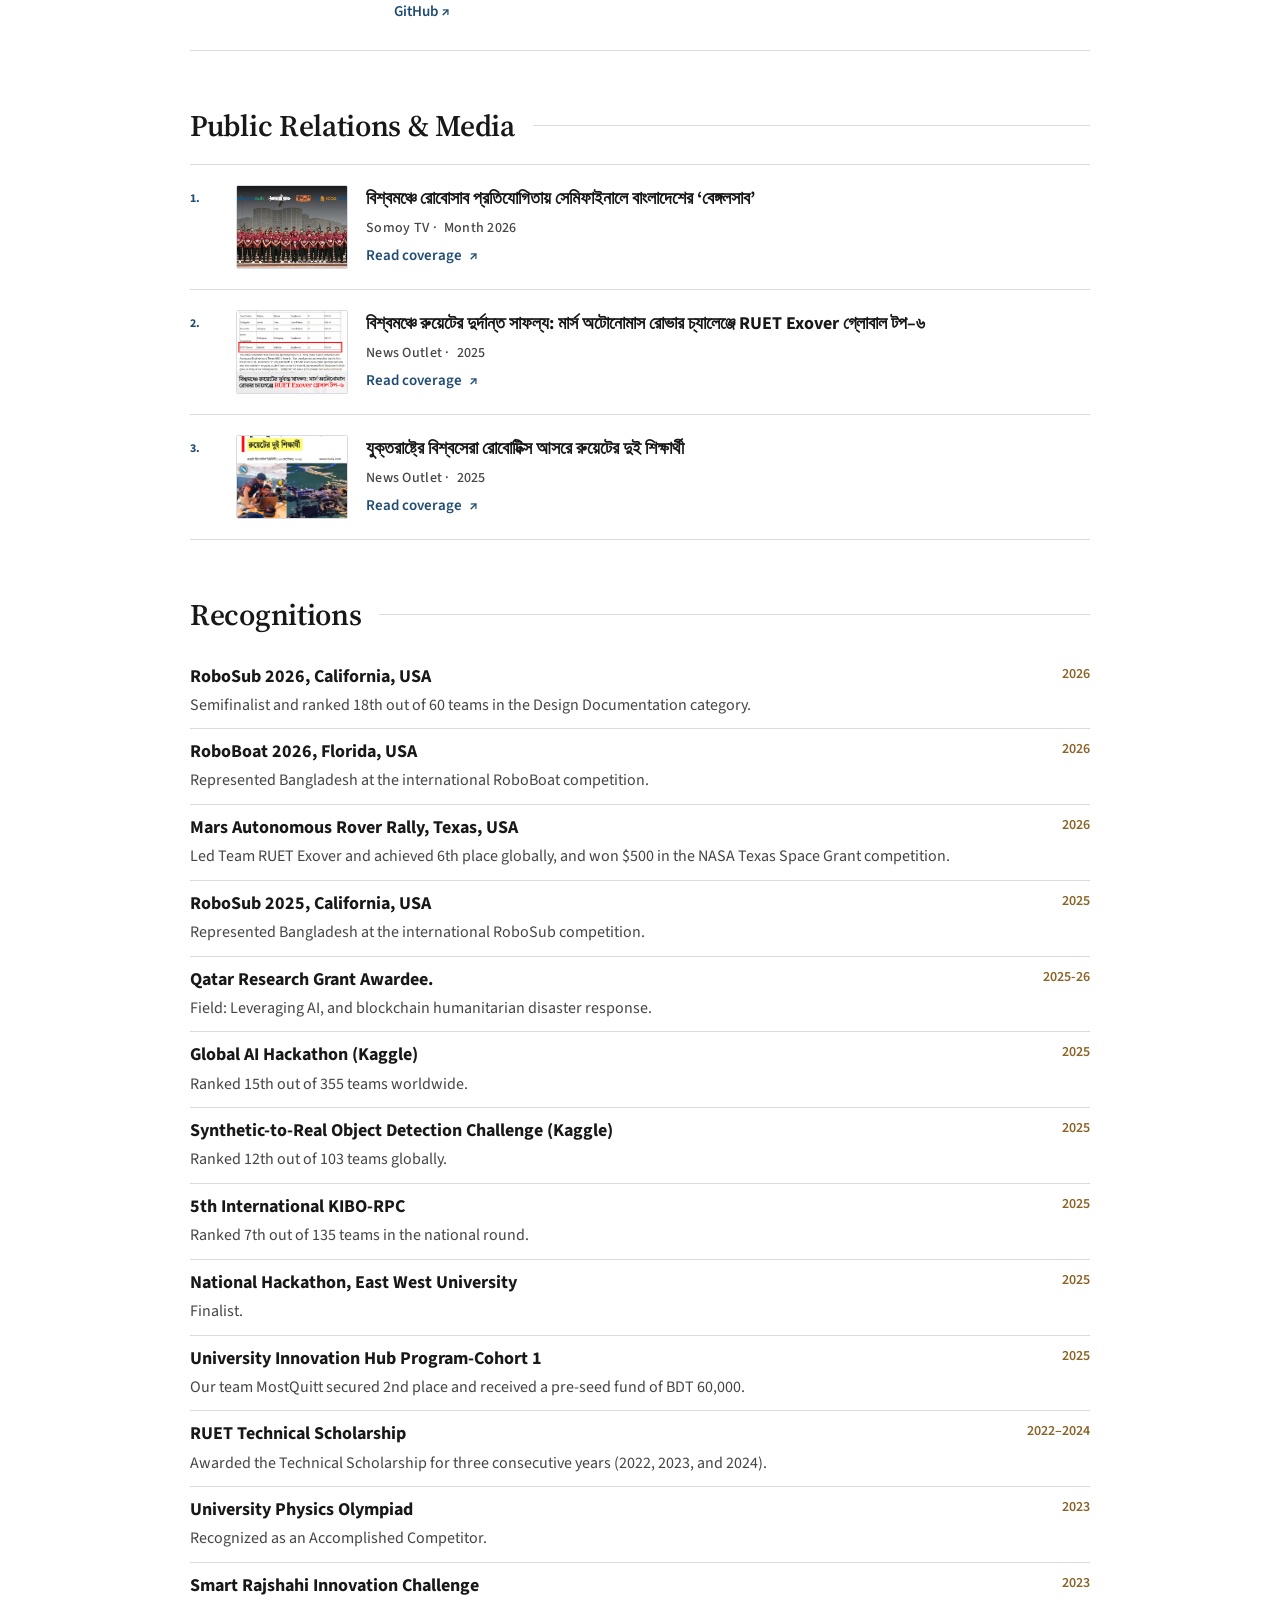
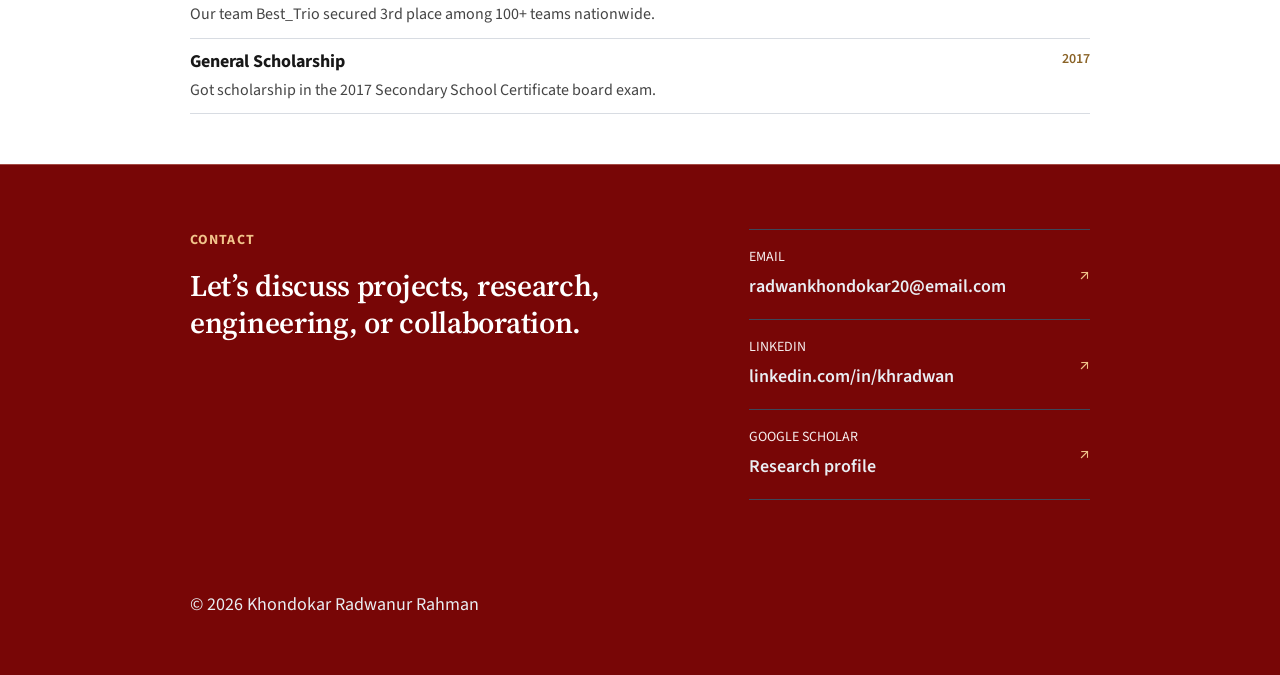
==== commit e017928e: "add hero section and exp update" ====
--- a/index.html
+++ b/index.html
@@ -56,7 +56,7 @@
     <div class="hero__intro">
       <div class="hero__copy">
         <h1 class="hero__name">Radwan Khondokar</h1>
-        <p class="hero__role">I explore AI, physics-informed learning, and mathematical modeling for real-world engineering problems. My interests span privacy-preserving machine learning, computer vision, and robotic perception for autonomous systems operating in challenging environments.</p>
+        <p class="hero__role">I explore AI, physics-informed learning, and mathematical modeling for real-world engineering problems. My interests span privacy-preserving machine learning, computer vision, and robotic perception for autonomous systems.</p>
         <p class="hero__role" id="hero-domains-label">Domains</p>
         <ul class="hero__domains" aria-labelledby="hero-domains-label">
           <li>Privacy</li>
@@ -188,14 +188,6 @@
         </ol>
       </li>
       <li class="explog__entry">
-        <h3 class="explog__institution-title" id="ruet-title">Rajshahi University of Engineering and Technology</h3>
-        <div class="explog__time mono">DEC 2023 — MAR 2026</div>
-        <div class="explog__body">
-          <h4>Student Research Assistant</h4>
-            <div align="justify"> <p>Worked as a Research Assistant under the supervision of Md. Faysal Ahamed, Assistant Professor, Department of Electrical and Computer Engineering (ECE), RUET, conducting research in Multimodal AI, Vision-Language Models (VLMs), Explainable AI (XAI), and Edge AI. Contributed to the development of a ROS2-based autonomous wheelchair integrating adaptive navigation and LLM-driven conversational control, investigated parameter-efficient fine-tuning of SmolVLM for visual question answering and edge deployment. Research outcomes include publications in IEEE ICCIT 2025 and along with an accepted paper at IEEE BECITHCON 2026</p> </div>
-        </div>
-      </li>
-      <li class="explog__entry">
         <h3 class="explog__institution-title" id="outlier-ai-title">Outlier AI</h3>
         <div class="explog__time mono">SEP 2025 — FEB 2026</div>
         <div class="explog__body">
--- a/css/styles.css
+++ b/css/styles.css
@@ -85,7 +85,7 @@
 
 main, .sitefoot { width: min(calc(100% - 48px), var(--maxw)); margin: 0 auto; }
 .hero { padding: clamp(70px, 3vw, 128px) 0 56px; }
-.hero__intro { display: grid; grid-template-columns: minmax(0, 1fr) 295px; align-items: center; gap: clamp(50px, 9vw, 120px); }
+.hero__intro { display: grid; grid-template-columns: minmax(0, 1fr) 310px; align-items: center; gap: clamp(50px, 9vw, 120px); }
 .hero__copy { max-width: 730px; }
 .eyebrow { margin-bottom: 24px; color: var(--gold); font-family: var(--meta); font-size: 12px; font-weight: 600; letter-spacing: .15em; text-transform: uppercase; }
 .hero__name { margin-bottom: 24px; font-size: clamp(36px, 5vw, 52px); font-weight: 400; letter-spacing: -.045em; line-height: 1.1; }
@@ -105,7 +105,7 @@
 }
 
 .hero__portrait {
-  width: 80%;
+  width: 100%;
   aspect-ratio: 4 / 5;
   border-radius: 0;
   object-fit: cover;
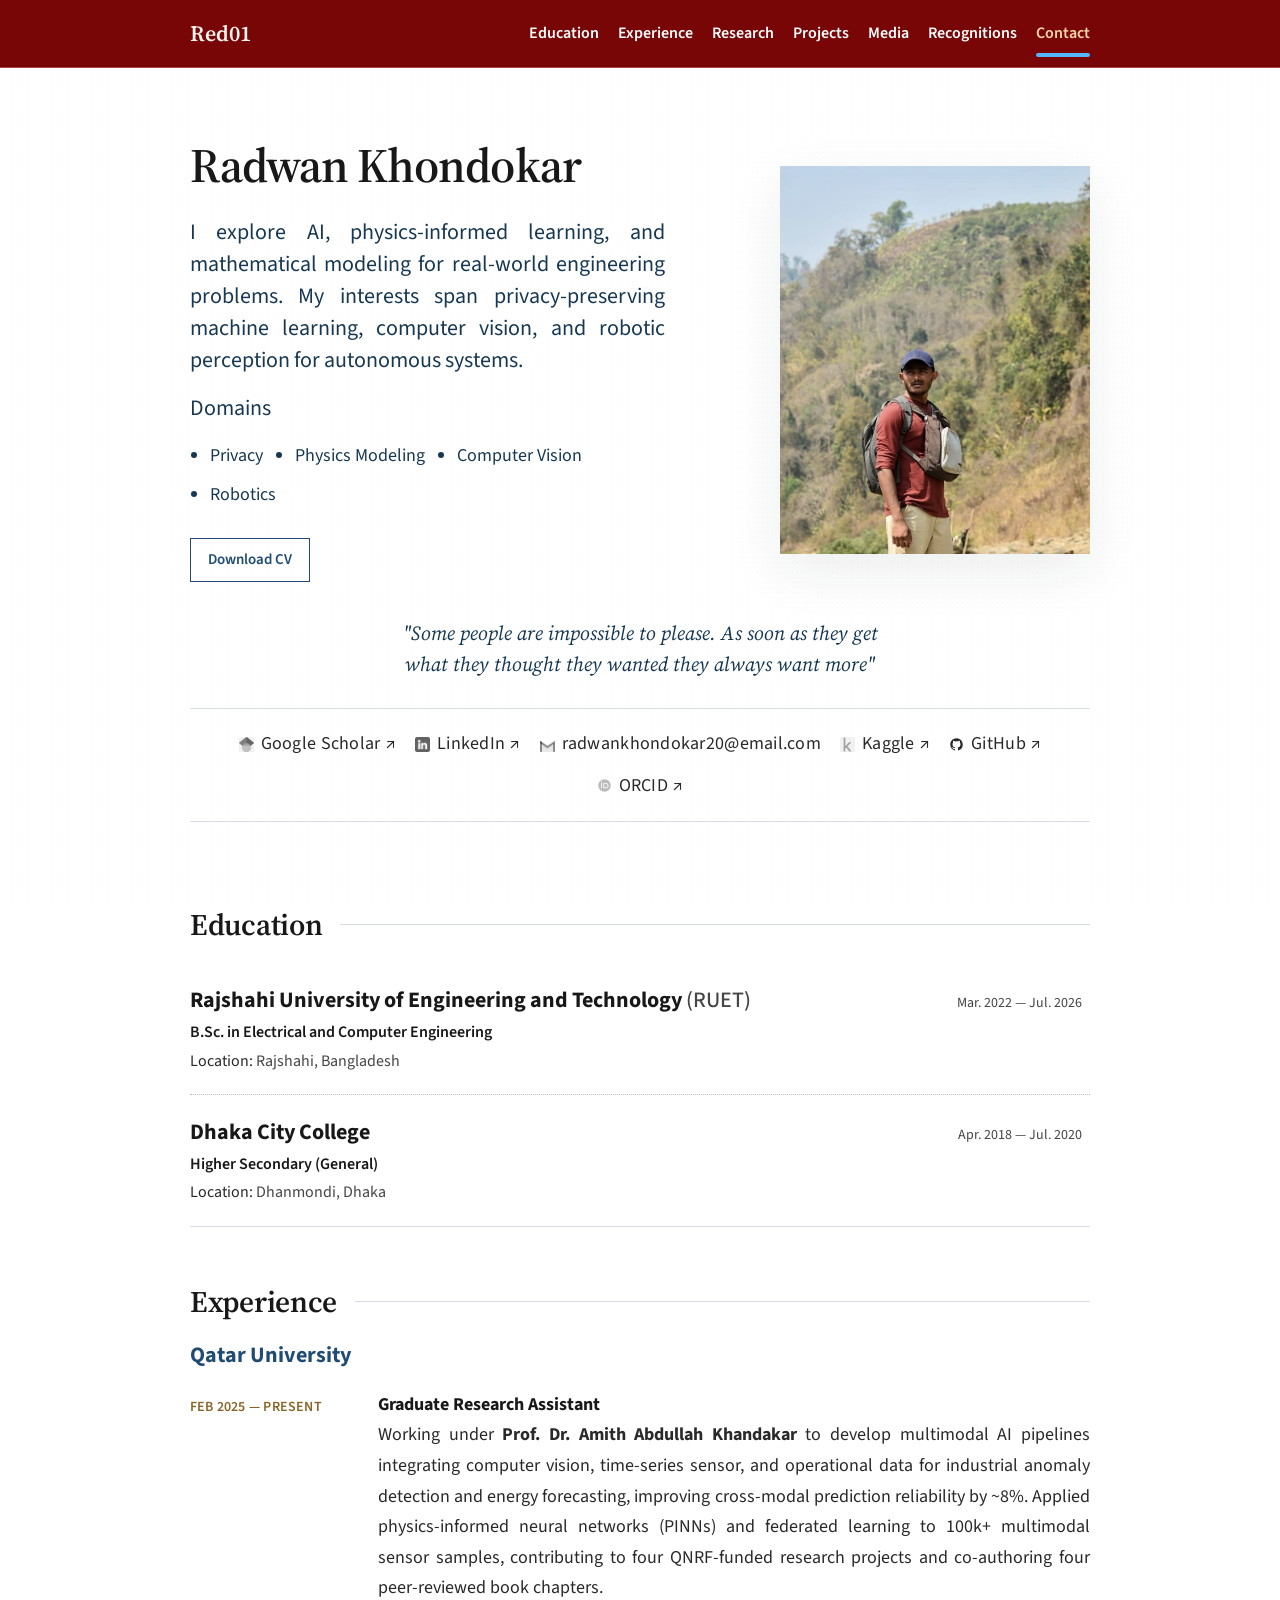
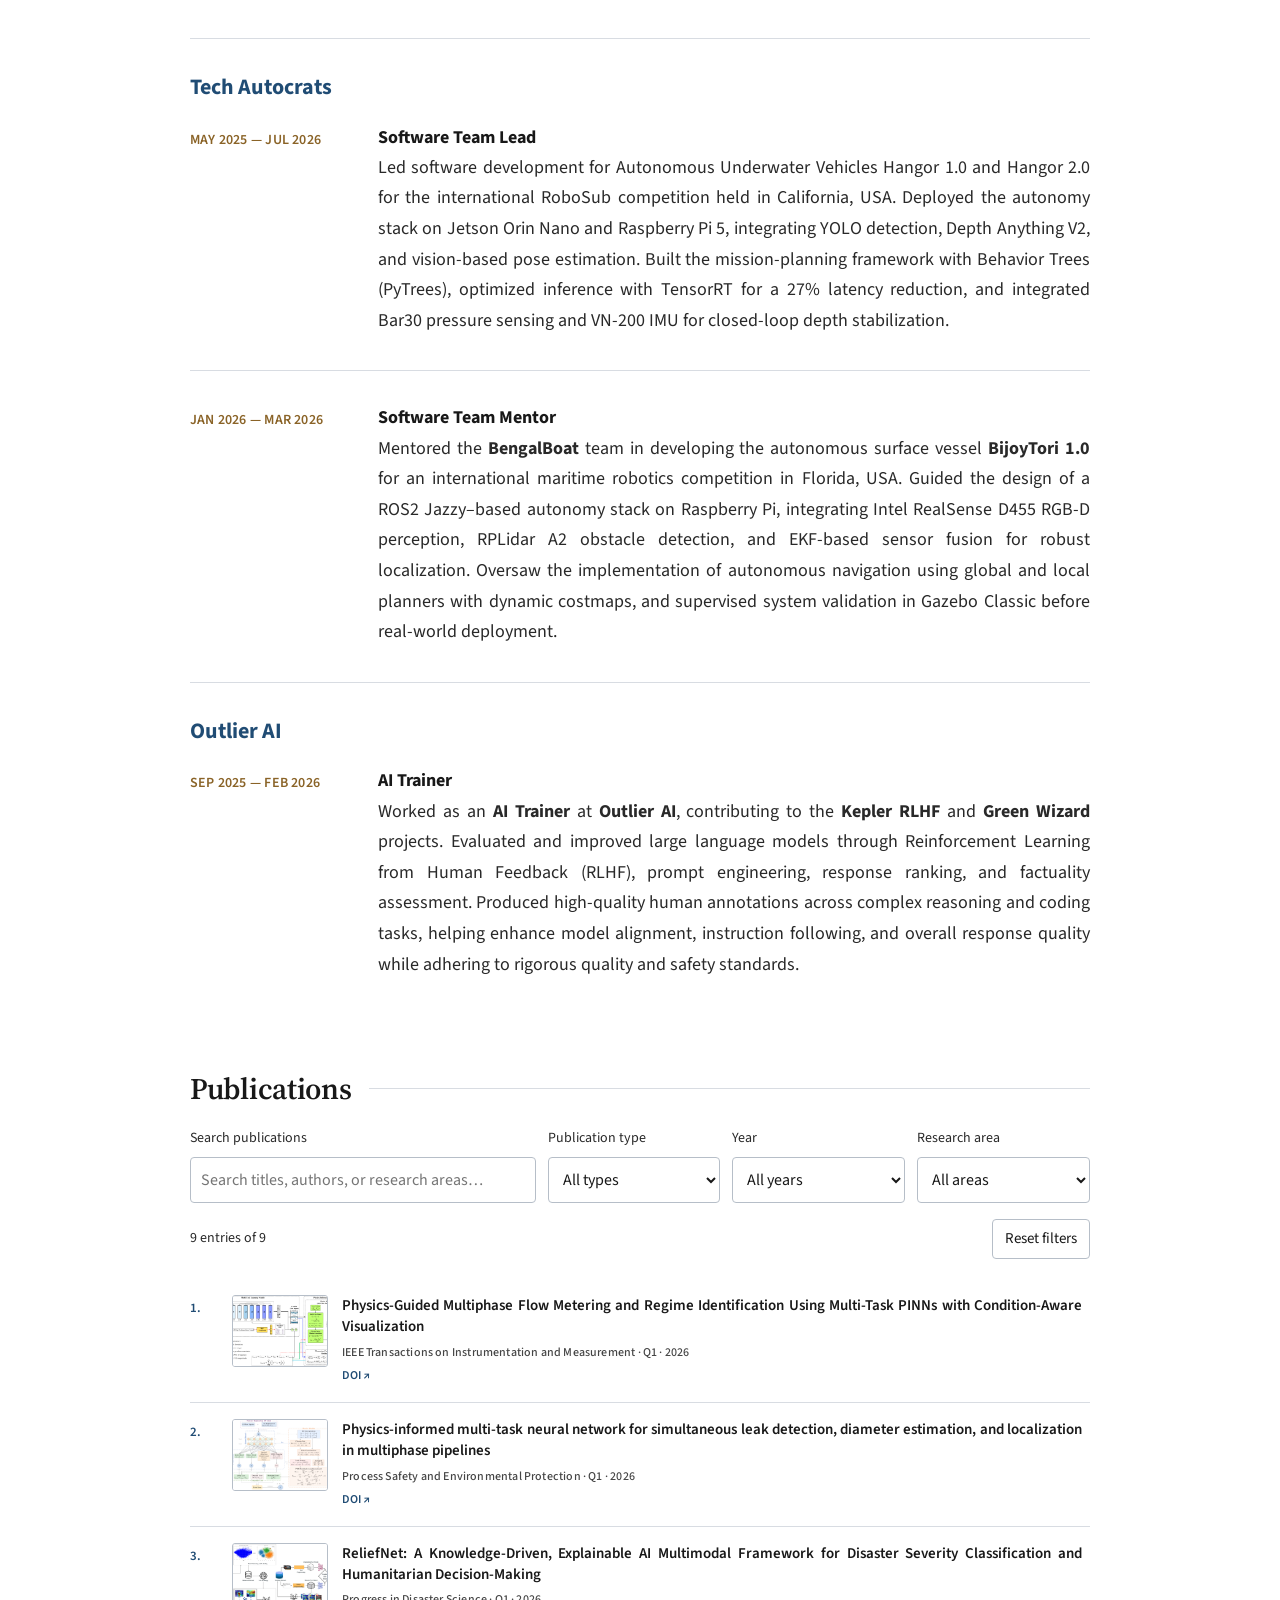
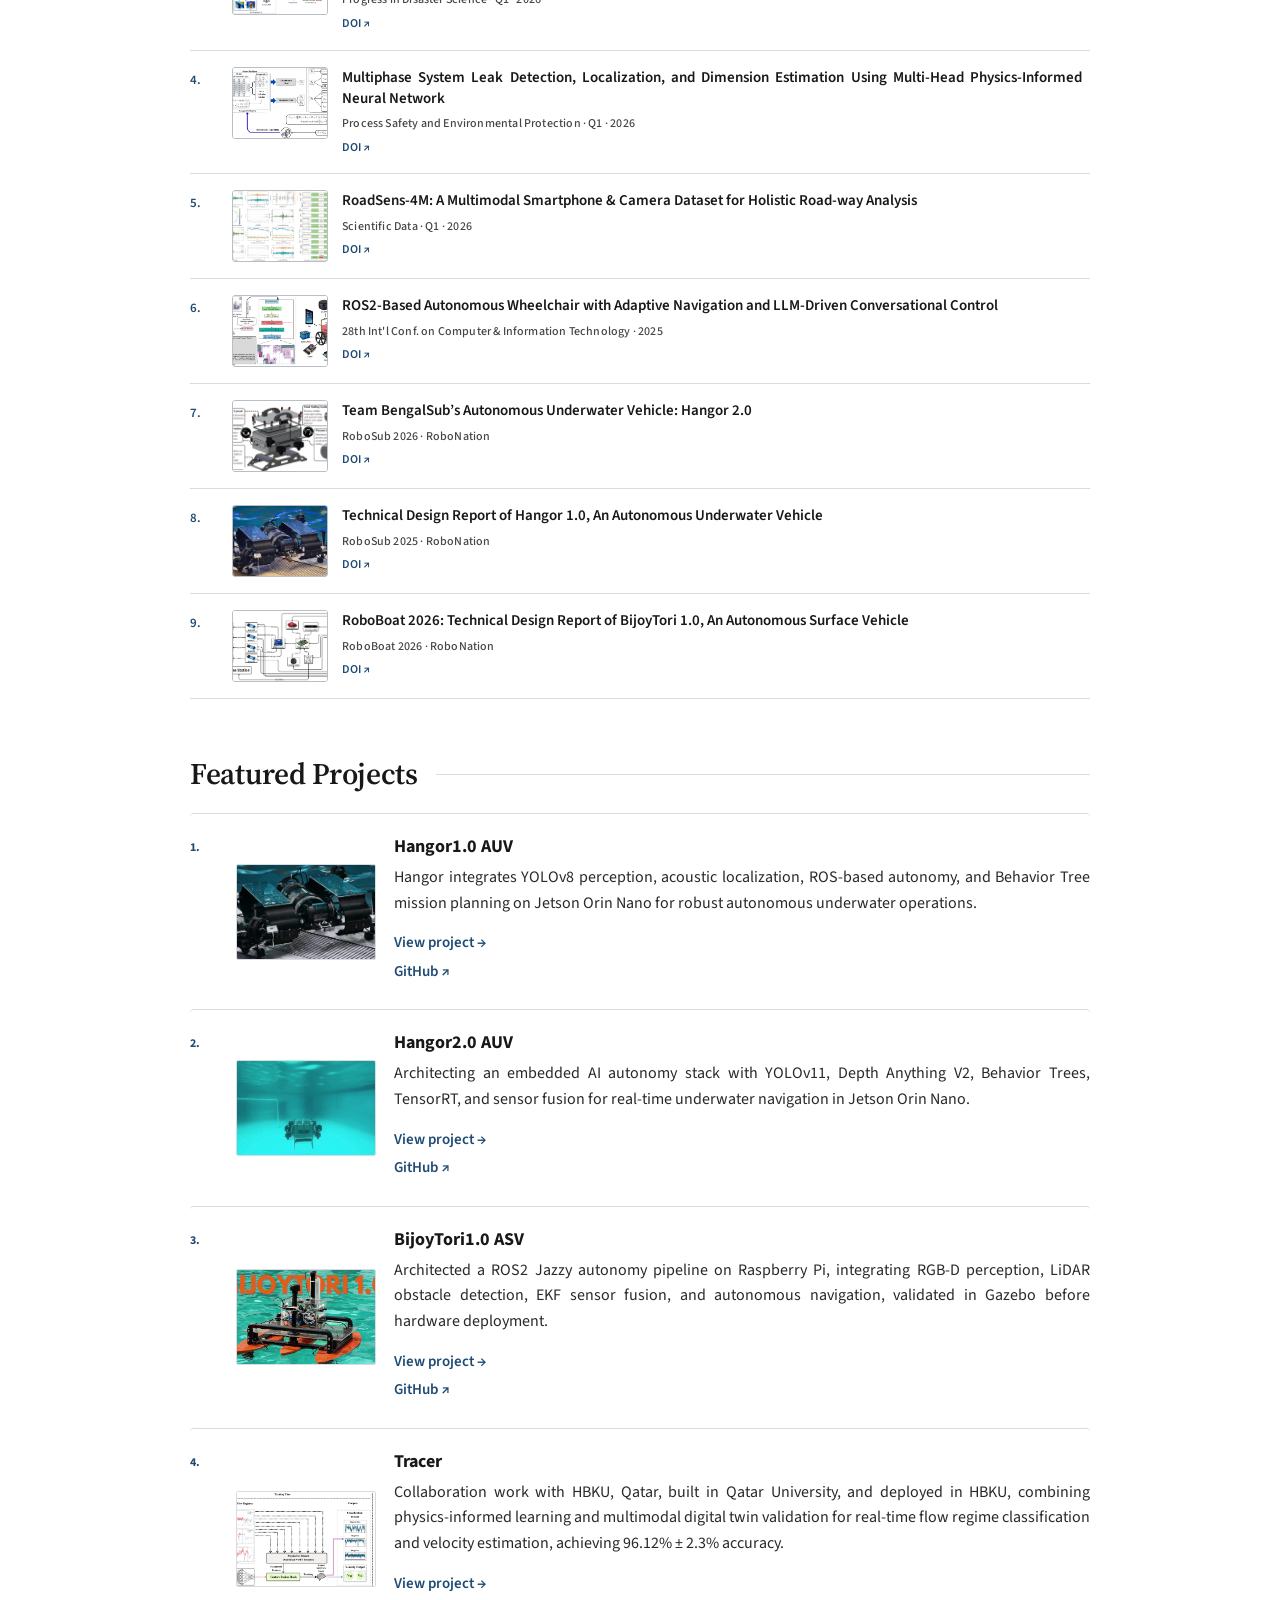
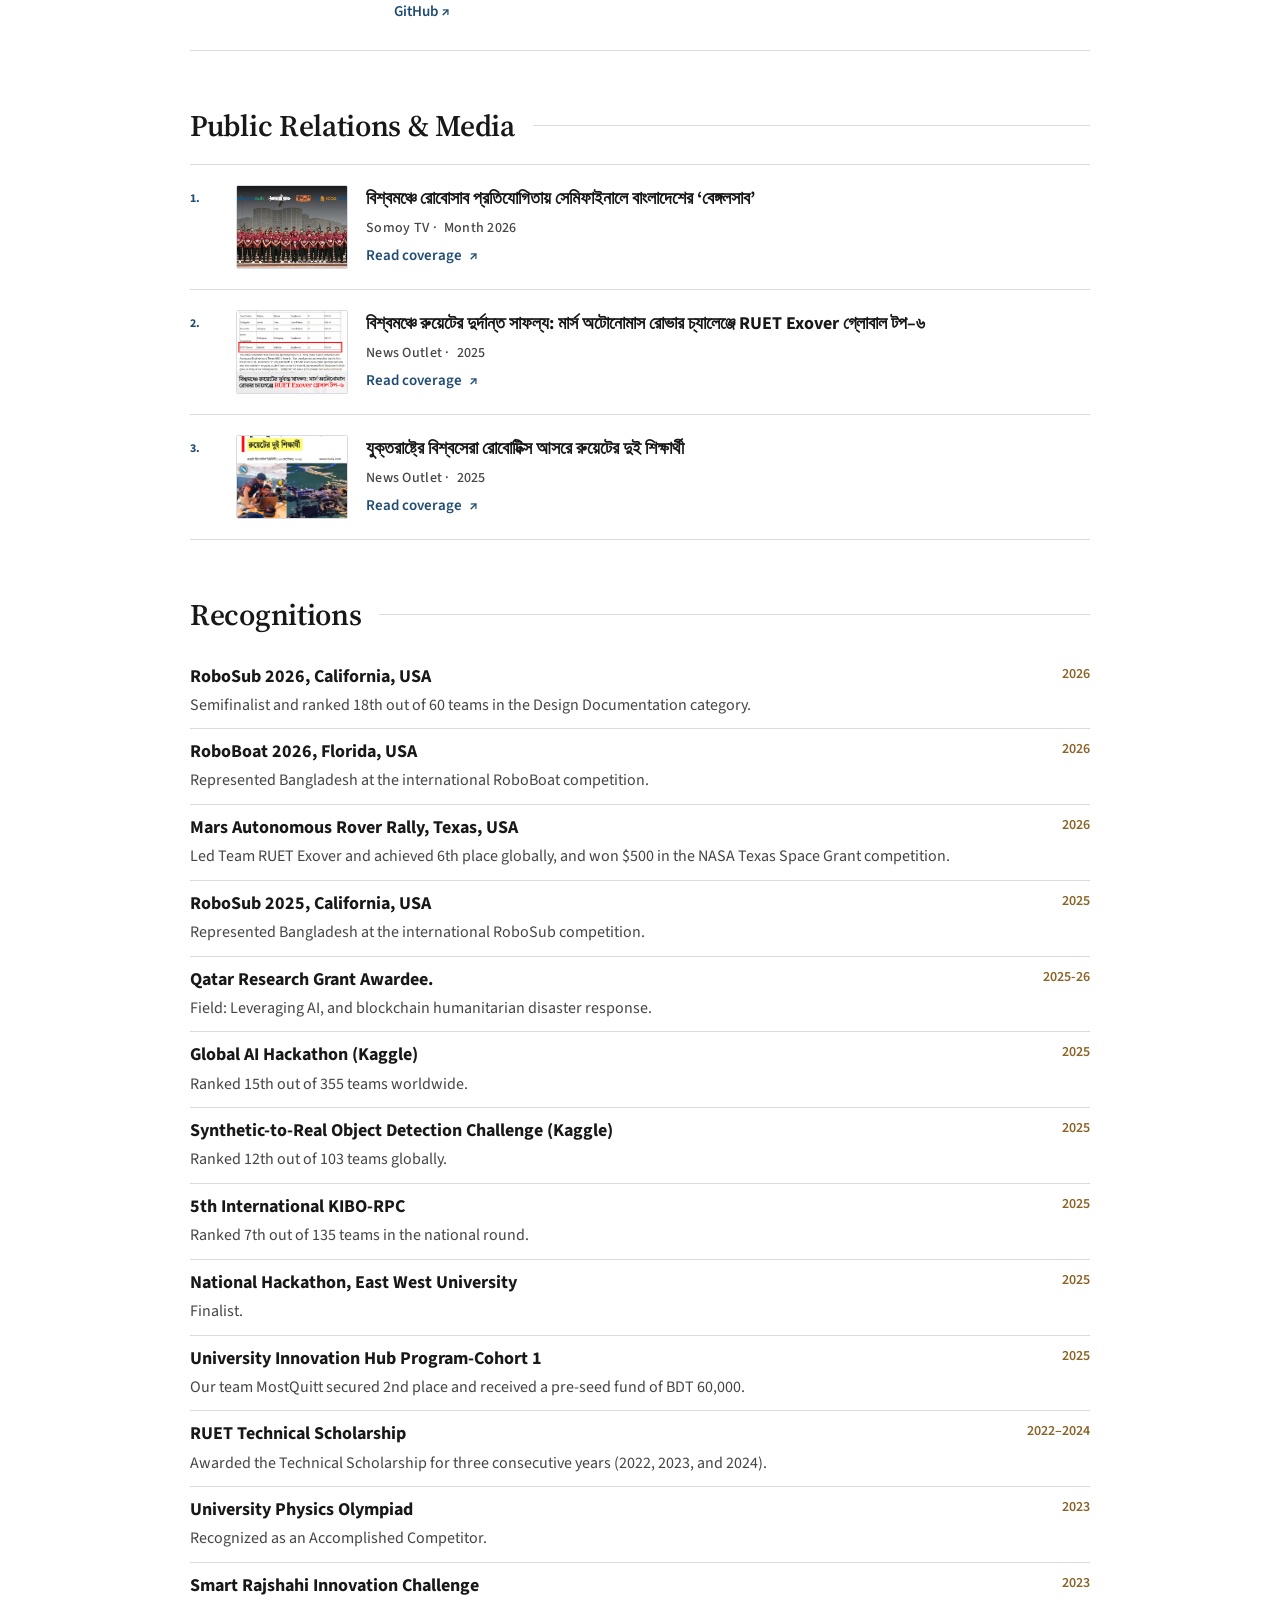
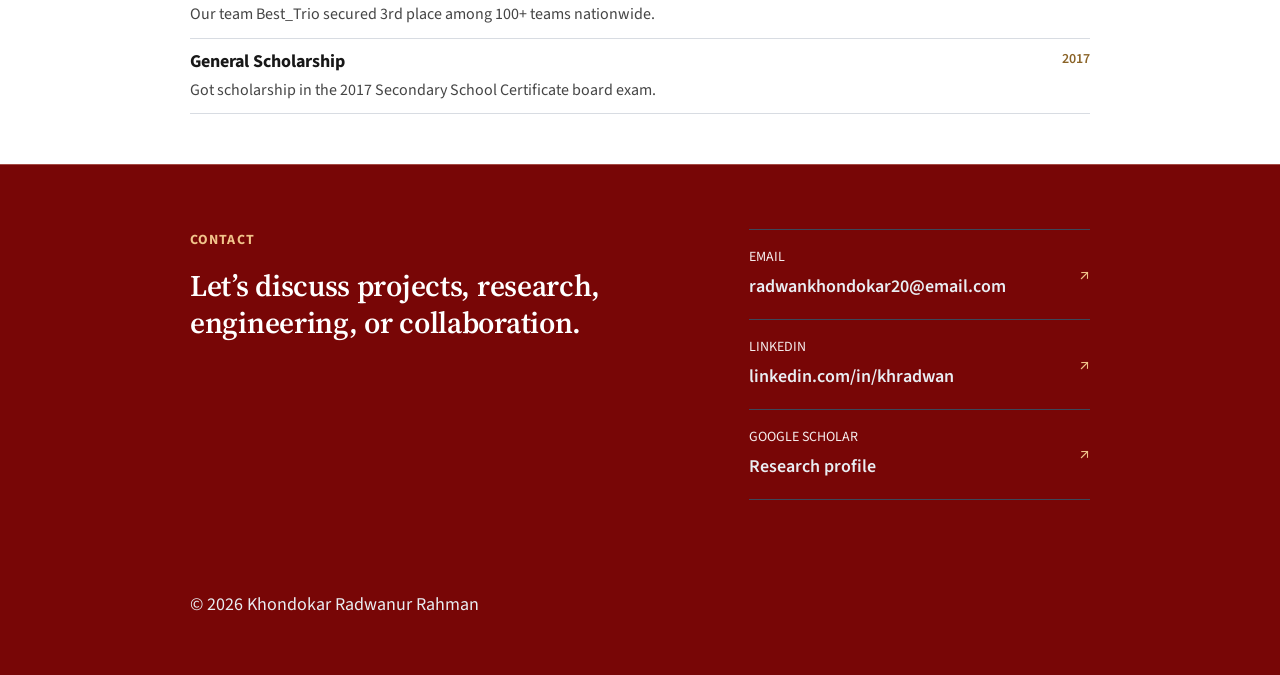
==== commit ef98d92c: "Remove light and dark mode option" ====
--- a/index.html
+++ b/index.html
@@ -6,13 +6,6 @@
 <title>Khondokar Radwanur Rahman | Researcher &amp; Engineer</title>
 <meta name="description" content="Academic portfolio of Khondokar Radwanur Rahman — researcher in multimodal AI, physics-informed learning, and autonomous systems. ">
 
-<script>
-  (() => {
-    const saved = localStorage.getItem('portfolio-theme');
-    const preferred = window.matchMedia('(prefers-color-scheme: dark)').matches ? 'dark' : 'light';
-    document.documentElement.dataset.theme = saved || preferred;
-  })();
-</script>
 
 <link rel="stylesheet" href="css/styles.css">
 <link rel="preconnect" href="https://fonts.googleapis.com">
@@ -40,10 +33,6 @@
     <a href="#recognitions" data-navlink data-index="08" data-label="Recognitions">Recognitions</a>
     <a href="#contact" data-navlink data-index="09" data-label="Contact">Contact</a>
   </nav>
-  <button class="theme-toggle" id="themeToggle" type="button" aria-label="Switch to dark mode" aria-pressed="false">
-    <span class="theme-toggle__sun" aria-hidden="true">☼</span>
-    <span class="theme-toggle__moon" aria-hidden="true">☾</span>
-  </button>
   <button class="siterail__toggle" id="navToggle" aria-label="Toggle navigation" aria-expanded="false">
     <span></span><span></span><span></span>
   </button>
--- a/css/styles.css
+++ b/css/styles.css
@@ -19,28 +19,11 @@
   --shadow: 0 18px 50px rgba(30, 39, 52, .08);
 }
 
-html[data-theme="dark"] {
-  --paper: #ffffff;
-  --paper-deep: #f3f4f6;
-  --card: #ffffff;
-  --ink: #181818;
-  --body: #292929;
-  --muted: #454545;
-  --blue: #204c74;
-  --blue-dark: #173852;
-  --gold: #8a6327;
-  --rule: #d8dce2;
-  --rule-dark: #b6bec8;
-  --nav-bg: rgba(120, 6, 6, .96);
-  --shadow: 0 20px 55px rgba(0, 0, 0, .28);
-  color-scheme: light;
-}
 
 *, *::before, *::after { box-sizing: border-box; }
 html { scroll-behavior: smooth; scroll-padding-top: 76px; }
 body { margin: 0; color: var(--ink); background: var(--paper); font-family: var(--sans); font-size: 15px; line-height: 1.6; -webkit-font-smoothing: antialiased; }
 body::before { content: ""; position: fixed; inset: 0; pointer-events: none; opacity: .32; background-image: radial-gradient(rgba(23, 36, 59, .09) .55px, transparent .55px); background-size: 5px 5px; z-index: -1; }
-html[data-theme="dark"] body::before { background-image: radial-gradient(rgba(255, 255, 255, .08) .55px, transparent .55px); }
 a { color: inherit; text-decoration: none; }
 img { display: block; max-width: 100%; }
 h1, h2, h3, p { margin-top: 0; }
@@ -73,13 +56,6 @@
 }
 .siterail__nav [data-navlink].is-active::after { transform: scaleX(1); }
 .siterail__nav a.download-cv { padding: 7px 12px; color: white; background: var(--blue); }
-html[data-theme="dark"] .siterail__nav a.download-cv { color: #780606; }
-.theme-toggle { position: relative; flex: 0 0 auto; width: 44px; height: 26px; margin-left: 15px; padding: 0; color: var(--ink); background: var(--paper-deep); border: 1px solid var(--rule-dark); border-radius: 20px; cursor: pointer; }
-.theme-toggle::after { content: ""; position: absolute; top: 3px; left: 3px; width: 18px; height: 18px; background: var(--blue); border-radius: 50%; transition: transform .25s ease; }
-html[data-theme="dark"] .theme-toggle::after { transform: translateX(18px); }
-.theme-toggle span { position: absolute; top: 1px; z-index: 1; font-size: 14px; line-height: 22px; }
-.theme-toggle__sun { right: 4px; }
-.theme-toggle__moon { left: 5px; }
 .siterail__toggle { display: none; width: 30px; border: 0; background: transparent; padding: 5px; }
 .siterail__toggle span { display: block; height: 1px; margin: 5px 0; background: var(--ink); transition: .2s; }
 
@@ -269,7 +245,6 @@
   .siterail { padding: 0 24px; }
   .siterail__nav { display: none; }
   .siterail__nav.is-open { position: fixed; top: 68px; left: 0; right: 0; display: flex; flex-direction: column; align-items: flex-start; gap: 14px; padding: 24px; background: var(--paper); border-bottom: 1px solid var(--rule); box-shadow: var(--shadow); }
-  .theme-toggle { margin-left: auto; margin-right: 10px; }
   .siterail__toggle { display: block; cursor: pointer; }
   .siterail__toggle[aria-expanded="true"] span:nth-child(1) { transform: translateY(6px) rotate(45deg); }
   .siterail__toggle[aria-expanded="true"] span:nth-child(2) { opacity: 0; }
@@ -439,7 +414,6 @@
   line-height: 1.2;
 }
 
-html[data-theme="dark"] .publication-stat dt { color: white; background: var(--blue); }
 
 .publication-stat dd {
   margin: 0;
@@ -780,7 +754,6 @@
 .project-detail__section p, .project-detail__section li { color: var(--body); line-height: 1.8; }
 .project-detail__section li + li { margin-top: 8px; }
 .project-detail__nav { display: flex; flex-wrap: wrap; justify-content: space-between; gap: 16px; padding-top: 24px; border-top: 1px solid var(--rule); color: var(--blue); }
-html[data-theme="dark"] .button--primary { color: var(--paper); }
 .button--secondary:hover { background: var(--paper-deep); }
 
 /* Blood-red navigation and footer over a white page. */
